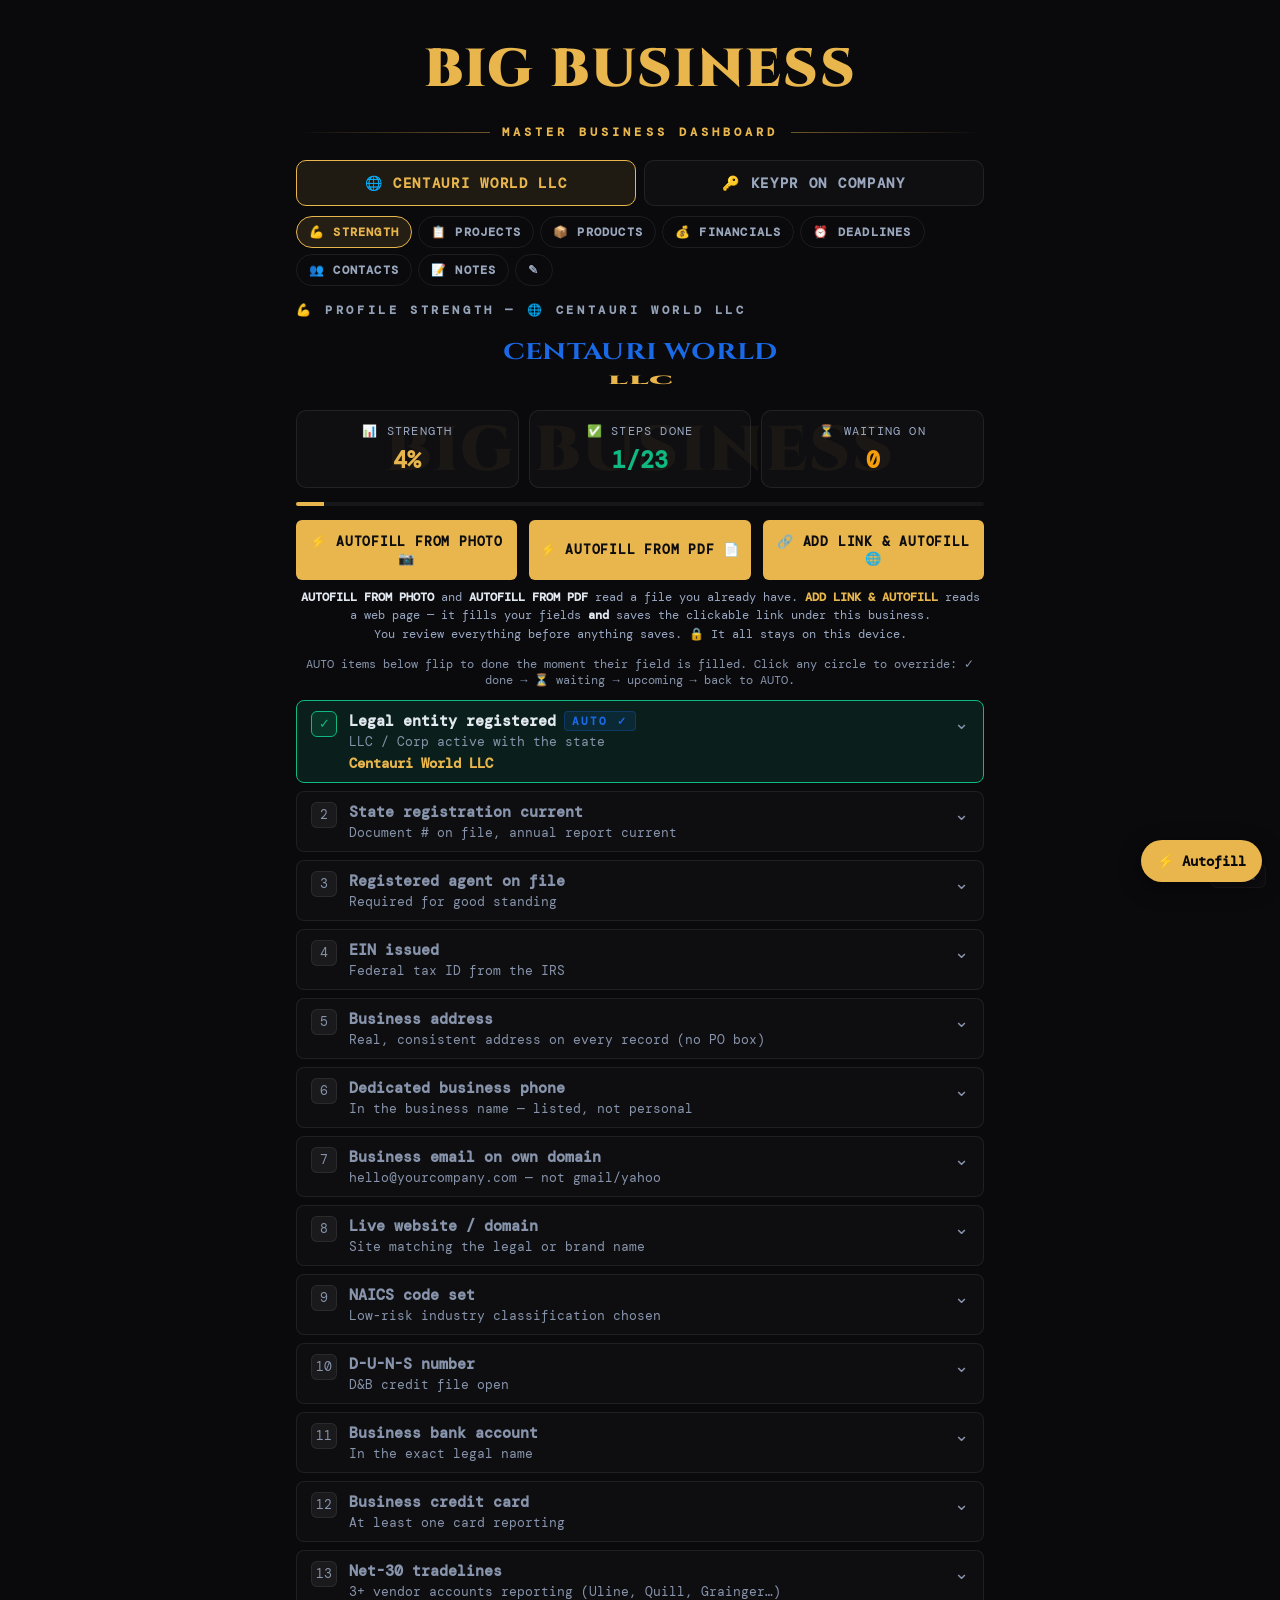
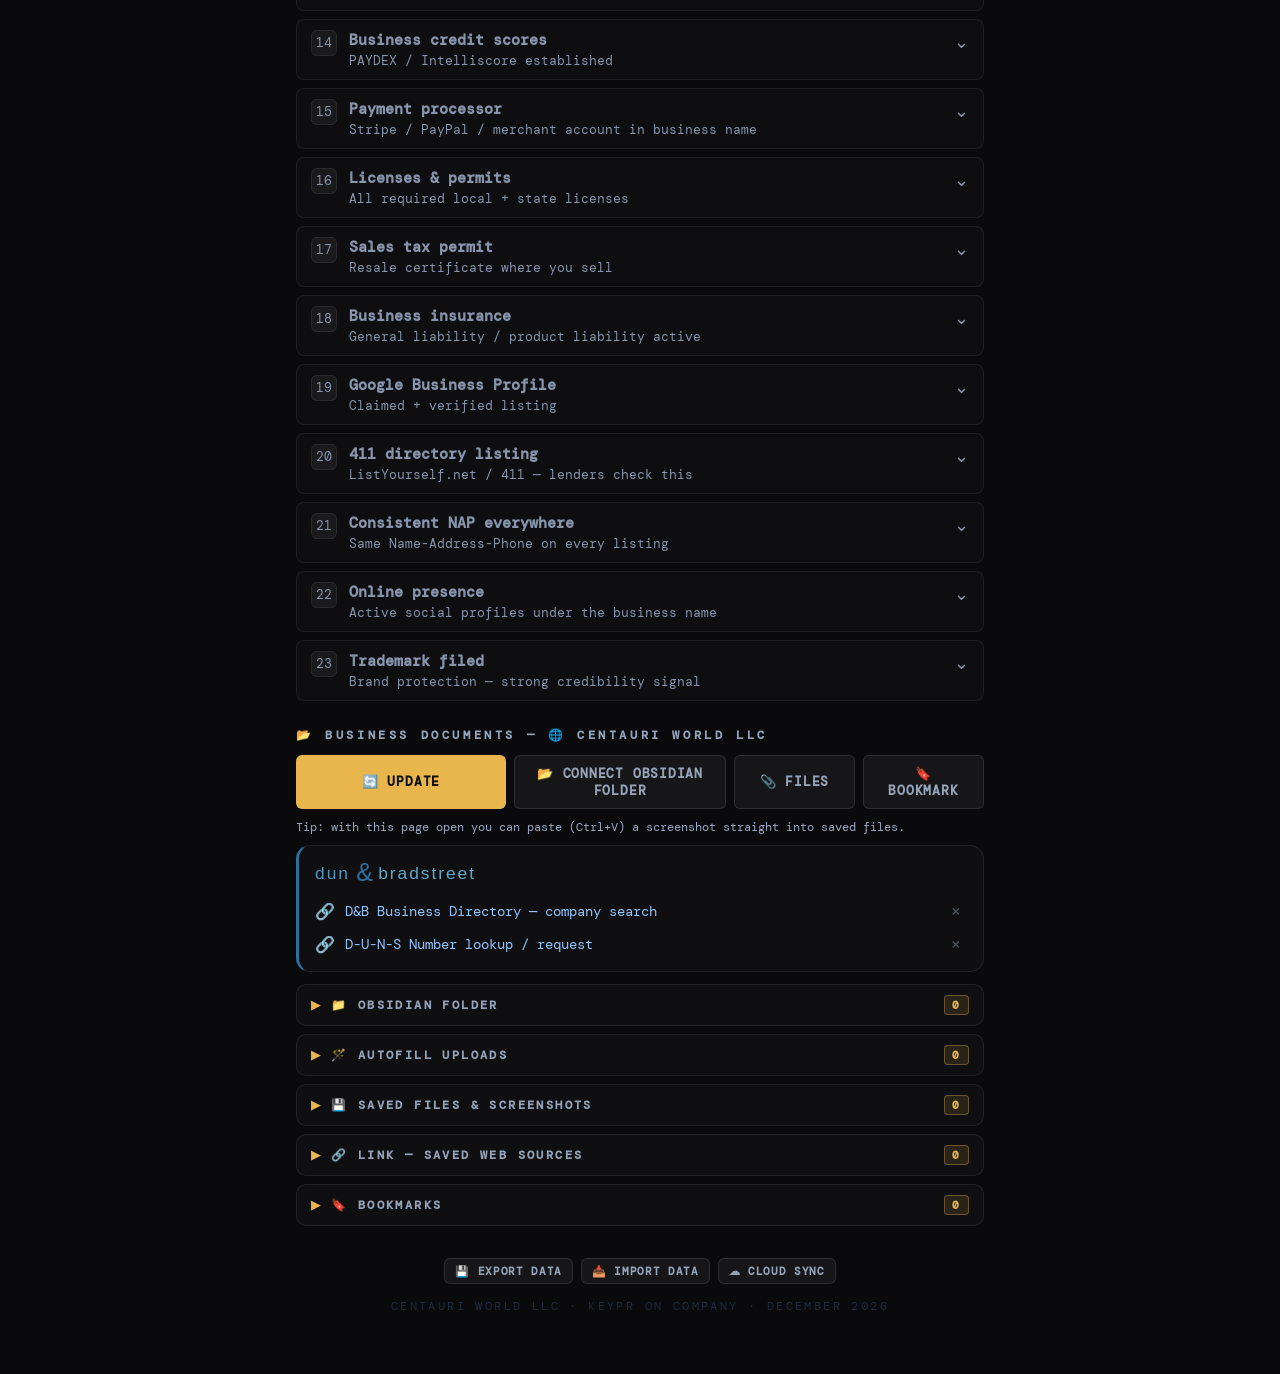
==== index.html @ 8dc06c70 "Add website link autofill and saved sources" ====
<!DOCTYPE html>
<html lang="en">
<head>
<meta charset="UTF-8">
<meta name="viewport" content="width=device-width, initial-scale=1.0">
<title>Big Business · Dashboard</title>
<link rel="manifest" href="manifest.json">
<meta name="theme-color" content="#0a0a0d">
<link rel="apple-touch-icon" href="apple-touch-icon.png">
<meta name="apple-mobile-web-app-capable" content="yes">
<meta name="mobile-web-app-capable" content="yes">
<meta name="apple-mobile-web-app-status-bar-style" content="black-translucent">
<meta name="apple-mobile-web-app-title" content="Big Business">
<style>
@import url('https://fonts.googleapis.com/css2?family=Cinzel:wght@700;900&family=DM+Mono:wght@300;400;500&family=Syne:wght@700;800&display=swap');
* { box-sizing: border-box; margin: 0; padding: 0; }
:root {
  --bg: #0a0a0d;
  --panel: rgba(255,255,255,0.025);
  --border: rgba(255,255,255,0.08);
  --gold: #E8B64C;
  --gold-dim: rgba(232,182,76,0.12);
  --text: #e2e8f0;
  --muted: #9aa7bd;
  --faint: #9aa8c2;
  --green: #10b981;
  --amber: #f59e0b;
  --blue: #3b82f6;
  --purple: #8b5cf6;
  --cyan: #1fd3ee;
  --accent: #E8B64C;          /* switches per business in render() */
  --accent-dim: rgba(232,182,76,0.12);
  --accent-brd: rgba(232,182,76,0.35);
}
body {
  background: var(--bg);
  color: var(--text);
  font-family: 'DM Mono', monospace;
  min-height: 100vh;
}
h1,h2,h3,.syne { font-family: 'Syne', sans-serif; }
button, input, select, textarea { font-family: inherit; }
input, select, textarea {
  width: 100%; background: rgba(255,255,255,0.04);
  border: 1px solid rgba(255,255,255,0.1); border-radius: 6px;
  padding: 9px 12px; color: var(--text); font-size: 15px; outline: none;
}
input:focus, select:focus, textarea:focus { border-color: var(--accent); }
::placeholder { color: #8794ab; }
.btn {
  border: none; border-radius: 6px; padding: 9px 14px; font-size: 13px;
  font-weight: 800; cursor: pointer; letter-spacing: 0.06em;
  font-family: 'DM Mono', monospace;
}
.btn-red { background: var(--accent); color: #0d0d10; }
.btn-ghost { background: rgba(255,255,255,0.05); color: #94a3b8; border: 1px solid rgba(255,255,255,0.1); }
.btn-dashed {
  background: rgba(255,255,255,0.02); border: 1px dashed rgba(255,255,255,0.14);
  color: var(--muted); width: 100%; padding: 10px; border-radius: 8px;
  cursor: pointer; font-size: 13px; letter-spacing: 0.08em;
}
.btn-dashed:hover { border-color: var(--accent); color: var(--accent); }
.autofill-actions {
  display: grid; grid-template-columns: repeat(3, minmax(0, 1fr));
  gap: 12px; margin-bottom: 8px;
}
.autofill-actions .btn { min-height: 60px; padding: 10px 8px; }
@media (max-width: 620px) {
  .autofill-actions { grid-template-columns: 1fr; gap: 8px; }
  .autofill-actions .btn { min-height: 48px; }
}
.card {
  background: var(--panel); border: 1px solid var(--border);
  border-radius: 14px; overflow: hidden;
}
.chip {
  font-size: 11px; letter-spacing: 0.18em; padding: 2px 7px; border-radius: 4px;
  display: inline-block; font-weight: 700;
}
.section-title { font-size: 12px; letter-spacing: 0.3em; color: #94a3b8; font-weight: 700; margin: 4px 0 12px; }
.del-x {
  background: transparent; border: none; color: #8794ab; font-size: 16px;
  cursor: pointer; padding: 2px 6px; opacity: 0.55;
}
.del-x:hover { color: #ef4444; opacity: 1; }
.empty {
  padding: 30px 16px; text-align: center; color: var(--muted); font-size: 14px;
  border: 1px dashed rgba(255,255,255,0.1); border-radius: 12px;
}
@keyframes spin { from{transform:rotate(0)} to{transform:rotate(360deg)} }
@keyframes fadeout { to { opacity: 0; visibility: hidden; } }
@keyframes pulse { 0%,100%{opacity:1} 50%{opacity:.45} }

/* ===== Splash ===== */
#splash {
  position: fixed; inset: 0; background: #050506; z-index: 999;
  display: flex; align-items: center; justify-content: center;
  animation: fadeout 0.7s ease 1.5s forwards;
}
#splash .logo-wrap { width: min(560px, 86vw); }

/* ===== Watermark ===== */
#watermark {
  position: fixed; inset: 0; display: flex; align-items: center; justify-content: center;
  pointer-events: none; z-index: 0; opacity: 0.05;
}
#watermark .logo-wrap { width: min(520px, 85vw); }

/* ===== Layout ===== */
#shell { position: relative; z-index: 1; max-width: 720px; margin: 0 auto; padding: 26px 16px 60px; }
header.app { display: flex; flex-direction: column; gap: 12px; margin-bottom: 20px; }
header.app .logo-wrap { width: min(440px, 86vw); margin: 0 auto; cursor: pointer; }
.biz-tabs { display: grid; grid-template-columns: 1fr 1fr; gap: 8px; margin-bottom: 10px; }
.biz-tab {
  padding: 13px 10px; border-radius: 10px; cursor: pointer; text-align: center;
  border: 1px solid var(--border); background: var(--panel);
  font-size: 14px; letter-spacing: 0.12em; color: var(--muted); font-weight: 800;
  transition: all .2s;
}
.biz-tab.active { color: #fff; }
.sub-tabs { display: flex; gap: 6px; flex-wrap: wrap; margin-bottom: 16px; }
.sub-tab {
  padding: 7px 12px; border-radius: 999px; cursor: pointer; font-size: 12px;
  letter-spacing: 0.1em; border: 1px solid var(--border);
  background: transparent; color: var(--muted); font-weight: 700;
}
.sub-tab.active { border-color: var(--accent); color: var(--accent); background: var(--accent-dim); }
.stats { display: grid; grid-template-columns: repeat(3,1fr); gap: 10px; margin-bottom: 14px; }
.stat {
  background: var(--panel); border: 1px solid var(--border); border-radius: 10px;
  padding: 12px 10px; text-align: center;
}
.stat .lbl { font-size: 12px; color: var(--faint); letter-spacing: 0.1em; margin-bottom: 6px; }
.stat .val { font-family: 'DM Mono', monospace; font-size: 23px; font-weight: 800; }
.row { display: flex; gap: 8px; }
.col { display: flex; flex-direction: column; gap: 8px; }
.form-panel {
  background: var(--accent-dim); border: 1px solid var(--accent-brd);
  border-radius: 12px; padding: 16px; display: flex; flex-direction: column; gap: 9px;
  margin-bottom: 12px;
}
.grid2 { display: grid; grid-template-columns: 1fr 1fr; gap: 9px; }
#bgCorner { position: fixed; right: 14px; bottom: 12px; z-index: 50; display: flex; gap: 6px; opacity: 0.4; transition: opacity .2s; }
#bgCorner:hover { opacity: 1; }
</style>
<!-- Precise document autofill engine. Plain classic scripts: no build step,
     no modules, so this works from GitHub Pages and from file:// alike. -->
<script src="js/doc/util.js"></script>
<script src="js/doc/validators.js"></script>
<script src="js/doc/business-matcher.js"></script>
<script src="js/doc/classifier.js"></script>
<script src="js/doc/extractors.js"></script>
<script src="js/doc/mapping.js"></script>
<script src="js/doc/image.js"></script>
<script src="js/doc/pdf.js"></script>
<script src="js/doc/ocr.js"></script>
<script src="js/doc/store.js"></script>
<script src="js/doc/pipeline.js"></script>
<script src="js/doc/transaction.js"></script>
<script src="js/doc/review-ui.js"></script>
<!-- Autofill from Link: website ingestion. Separate from the Apify contact
     scraper at the foot of this file — no shared code, no shared token. -->
<script src="js/doc/link-url.js"></script>
<script src="js/doc/link-html.js"></script>
<script src="js/doc/link-fetch.js"></script>
<script src="js/doc/link-classifier.js"></script>
<script src="js/doc/link-extractors.js"></script>
<script src="js/doc/link-store.js"></script>
<script src="js/doc/link-pipeline.js"></script>
<script src="js/doc/link-review.js"></script>
</head>
<body>

<div id="splash"><div class="logo-wrap"></div></div>
<div id="watermark"><div class="logo-wrap"></div></div>
<div id="shell">
  <header class="app">
    <div class="logo-wrap" id="headerLogo" title="Click to upload your logo PNG"></div>
    <div style="display:flex;align-items:center;gap:12px;">
      <div style="height:1px;flex:1;background:linear-gradient(90deg,transparent,rgba(232,182,76,0.45))"></div>
      <div style="font-size:12px;letter-spacing:0.34em;color:var(--gold);font-weight:800;">MASTER BUSINESS DASHBOARD</div>
      <div style="height:1px;flex:1;background:linear-gradient(90deg,rgba(232,182,76,0.45),transparent)"></div>
    </div>
  </header>
  <input type="file" id="logoFile" accept="image/*" style="display:none">
  <input type="file" id="catFile" accept=".json,application/json" style="display:none">
  <input type="file" id="docFile" multiple style="display:none">
  <input type="file" id="afImg" accept="image/*" style="display:none">
  <input type="file" id="afPdf" accept="application/pdf,.pdf" style="display:none">
  <input type="file" id="skFile" multiple style="display:none">
  <div class="biz-tabs" id="bizTabs"></div>
  <div class="sub-tabs" id="subTabs"></div>
  <div id="content"></div>
  <div style="margin-top:32px;display:flex;justify-content:center;gap:8px">
    <button class="btn btn-ghost" style="font-size:11px;padding:5px 10px" onclick="exportData()">💾 EXPORT DATA</button>
    <button class="btn btn-ghost" style="font-size:11px;padding:5px 10px" onclick="document.getElementById('dataFile').click()">📥 IMPORT DATA</button>
    <button class="btn btn-ghost" style="font-size:11px;padding:5px 10px" onclick="ui.showCloud=!ui.showCloud;render()">☁ CLOUD SYNC</button>
  </div>
  <div id="cloudPanel" style="max-width:600px;margin:10px auto 0"></div>
  <input type="file" id="dataFile" accept=".json,application/json" style="display:none">
  <input type="file" id="bgFile" accept="image/*" style="display:none">
  <div style="margin-top:14px;text-align:center;font-size:12px;letter-spacing:0.2em;color:#1e293b;" id="footer"></div>
</div>
<div id="bgCorner"></div>

<script>
// ==================================================
// BIG BUSINESS — dual business dashboard
// Centauri World LLC + Keypr On Company
// All data lives in localStorage on this machine.
// ==================================================
const LS_KEY = "bigboss_dashboard_v1";
const esc = s => String(s ?? "").replace(/[&<>"']/g, c => ({'&':'&amp;','<':'&lt;','>':'&gt;','"':'&quot;',"'":'&#39;'}[c]));

// ---------- Default logo (SVG recreation of "BIG BUSINESS" gold wordmark) ----------
let _logoN = 0;
function logoSVG() {
  return `
  <svg viewBox="0 0 970 190" xmlns="http://www.w3.org/2000/svg" style="width:100%;display:block">
    <text x="485" y="132" text-anchor="middle"
      font-family="Cinzel, 'Times New Roman', Georgia, serif" font-weight="900"
      font-size="118" letter-spacing="4"
      fill="#E8B64C">BIG BUSINESS</text>
  </svg>`;
}
function logoHTML() {
  const s = state();
  if (s && s.logo) return `<img src="${s.logo}" style="width:100%;display:block" alt="The Big Boss logo">`;
  return logoSVG();
}

// ---------- Businesses ----------
const BIZ = {
  centauri: { name: "🌐 CENTAURI WORLD LLC", short: "Centauri", accent: "#E8B64C" },
  keypr:    { name: "🔑 KEYPR ON COMPANY",  short: "Keypr",    accent: "#1fd3ee" },
};
const TABS = [
  ["strength","💪 STRENGTH"],["projects","📋 PROJECTS"],["catalog","📦 PRODUCTS"],["financials","💰 FINANCIALS"],
  ["deadlines","⏰ DEADLINES"],["contacts","👥 CONTACTS"],["notes","📝 NOTES"],
];

// ---------- Keypr On wordmark (logo colors: neon cyan + red) ----------
function keyprLogoSVG() {
  return `
  <svg viewBox="0 0 460 68" xmlns="http://www.w3.org/2000/svg" style="width:100%;display:block" aria-label="Keypr On co.">
    <text x="230" y="48" text-anchor="middle" font-family="Cinzel, 'Times New Roman', Georgia, serif" font-weight="700" font-size="38"
      textLength="420" lengthAdjust="spacingAndGlyphs"><tspan fill="#25d7f2">KEYPR ON </tspan><tspan fill="#ff8c2e">co.</tspan></text>
  </svg>`;
}

const STATUS_META = {
  "in-progress": { label: "IN PROGRESS", priority: "🔴 HIGH",  accent: "#3b82f6" },
  "issue":       { label: "NEEDS ACTION", priority: "🟡 MEDIUM", accent: "#f59e0b" },
  "nearly-done": { label: "NEARLY DONE", priority: "🟢 LOW",   accent: "#10b981" },
  "new":         { label: "NEW PROJECT", priority: "⚪ TBD",    accent: "#8b5cf6" },
};
const STEP_COLORS = {
  done:    { bg: "rgba(16,185,129,0.12)", border: "#10b981", text: "#10b981" },
  waiting: { bg: "rgba(245,158,11,0.12)", border: "#f59e0b", text: "#f59e0b" },
  upcoming:{ bg: "rgba(255,255,255,0.02)", border: "rgba(255,255,255,0.07)", text: "#8794ab" },
};

// ---------- Default data ----------
function defaultState() {
  return {
    logo: null,
    bg: null, // custom watermark background image (data URI)
    activeBiz: "centauri",
    activeTab: "projects",
    openProject: "amazon",
    projects: [
      { id:"amazon", biz:"keypr", brand:"KEYPRONYX", title:"Amazon Compliance",
        subtitle:"CR2032 Coin Cell Battery · Reese's Law", status:"in-progress",
        steps:[
          {id:1,status:"done",label:"Lab Identified",detail:"Intertek — Hillside, IL",sub:"Reese's Law accredited · 1-800-967-5352"},
          {id:2,status:"done",label:"Contact Made",detail:"Info left with receptionist",sub:"Friday, April 24, 2026"},
          {id:3,status:"waiting",label:"Awaiting Callback",detail:"Intertek engineer to call back",sub:"Expected by end of day Tuesday, April 29"},
          {id:4,status:"upcoming",label:"Consultation Call",detail:"Get sample count, quote & schedule",sub:"Ask: How many samples for 16 CFR 1700?"},
          {id:5,status:"upcoming",label:"Order Packaging Samples",detail:"Order exact qty confirmed by lab",sub:"Don't order until lab confirms count"},
          {id:6,status:"upcoming",label:"Drop Off Samples",detail:"Drive to Hillside, IL",sub:"Mon–Fri 8AM–5PM"},
          {id:7,status:"upcoming",label:"Receive Test Report",detail:"16 CFR 1700 certification issued",sub:"2–4 weeks after drop-off"},
          {id:8,status:"upcoming",label:"Submit GCC to Amazon",detail:"GCC + lab report → Amazon",sub:"Listing reinstated after review"},
        ]},
      { id:"walmart-uni2", biz:"centauri", brand:"WALMART", title:"SKU UNI2 · POSCA Monotone",
        subtitle:"Uni POSCA PC-5M 8-Count Monotone · ID: 3406107934", status:"issue",
        steps:[
          {id:1,status:"done",label:"Product Listed",detail:"Listed at $18.88",sub:"Net profit $11.53/unit · 61.1% margin"},
          {id:2,status:"done",label:"Buy Box Tracked",detail:"Competitor: uni-ball Corp (1P) at $19.97",sub:"~71 units/mo demand"},
          {id:3,status:"waiting",label:"Listing Quality Score",detail:"Current score: 61% — needs improvement",sub:"Improve title, images, content"},
          {id:4,status:"upcoming",label:"Confirm Units On Hand",detail:"Verify inventory count in Seller Center",sub:"Update stock levels"},
          {id:5,status:"upcoming",label:"Resolve Processing Issues",detail:"Check for stuck Processing status",sub:"Add price/inventory or retire & relist"},
          {id:6,status:"upcoming",label:"Optimize Listing",detail:"Push Quality Score above 80%",sub:"Title, bullets, images, attributes"},
        ]},
      { id:"walmart-uni5", biz:"centauri", brand:"WALMART", title:"SKU UNI5 · POSCA Assorted",
        subtitle:"Uni POSCA PC-5M 8-Count Assorted · ID: 591166907", status:"issue",
        steps:[
          {id:1,status:"done",label:"Product Listed",detail:"Listed at $19.88",sub:"~457 units/mo demand · 4.7★ (1,715 reviews)"},
          {id:2,status:"done",label:"Competition Mapped",detail:"Walmart 1P at $19.97 · Lowest 3P: $16.97",sub:"Ocean State Office Supply undercutting"},
          {id:3,status:"waiting",label:"Units On Hand = 0",detail:"Currently OUT OF STOCK",sub:"Restock needed immediately — high demand SKU"},
          {id:4,status:"upcoming",label:"Resolve Processing Status",detail:"Listing may be stuck in Processing",sub:"Add inventory + price to activate"},
          {id:5,status:"upcoming",label:"Reprice Strategically",detail:"Compete vs $16.97 floor",sub:"Stay above cost while undercutting 1P"},
          {id:6,status:"upcoming",label:"Optimize Listing Quality",detail:"Current score: 62%",sub:"Push above 80% for Buy Box advantage"},
        ]},
      { id:"centauri-brand", biz:"centauri", brand:"BRAND", title:"Centauri World Brand Identity",
        subtitle:"Logo · Typography · Color System · Assets", status:"nearly-done",
        steps:[
          {id:1,status:"done",label:"Brand Direction Set",detail:"Custom dot-sphere globe logo chosen",sub:"Rejected: Crux, Meridian, Binary Orbit concepts"},
          {id:2,status:"done",label:"Color Palette Finalized",detail:"Deep Space · Electric Blue · Stellar Silver · Centauri Gold",sub:"#070B16 · #1A6AE8 · #8A9AB5 · #E8B64C"},
          {id:3,status:"done",label:"Typography System",detail:"Outfit Bold (CENTAURI) + Outfit Light (WORLD)",sub:"Body: DM Sans"},
          {id:4,status:"done",label:"14 SVG Files Produced",detail:"Primary, monochrome, icon, stacked, wordmark",sub:"Full production-ready asset suite"},
          {id:5,status:"upcoming",label:"Apply to Walmart Listings",detail:"Use brand assets in product imagery",sub:"Seller Center listing images & storefront"},
          {id:6,status:"upcoming",label:"Apply to Amazon Listings",detail:"Brand registry + A+ content",sub:"Once compliance is resolved"},
        ]},
    ],
    financials: {
      centauri: [
        {id:"f1", label:"UNI2 net profit / unit", value:"$11.53", note:"61.1% margin at $18.88"},
        {id:"f2", label:"UNI5 demand", value:"~457 units/mo", note:"Currently out of stock"},
        {id:"f3", label:"UNI2 demand", value:"~71 units/mo", note:"Buy Box vs uni-ball 1P $19.97"},
      ],
      keypr: [
        {id:"f4", label:"Amazon listing status", value:"Suspended", note:"Pending Reese's Law compliance"},
      ],
    },
    profiles: {
      centauri: {
        legal: "Centauri World LLC", brands: "Centauri World",
        marketplaces: "Walmart Marketplace (Seller Center)",
        ids: "UNI2: 3406107934 · UNI5: 591166907",
        colors: "#070B16 Deep Space · #1A6AE8 Electric Blue · #8A9AB5 Stellar Silver · #E8B64C Centauri Gold",
        notes: "Typography: Outfit Bold/Light + DM Sans. 14 production SVG assets ready.",
      },
      keypr: {
        legal: "Keypr On Company", brands: "KEYPRONYX",
        marketplaces: "Amazon Seller Central",
        ids: "CR2032 coin cell product line",
        colors: "",
        notes: "Compliance path: 16 CFR 1700 via Intertek (Hillside, IL) → GCC → Amazon reinstatement.",
      },
    },
    deadlines: [
      {id:"d1", biz:"keypr", title:"Intertek engineer callback", date:"2026-04-29", note:"Follow up if no call by EOD", done:true},
    ],
    contacts: [
      {id:"c1", biz:"keypr", name:"Intertek — Hillside, IL", role:"Compliance Lab", phone:"1-800-967-5352", email:"", notes:"Reese's Law accredited. Spoke to receptionist 4/24."},
    ],
    links: [],
    notes: [],
    catalog: { centauri: [], keypr: [] },
    catalogMeta: {
      centauri: { lastSync: null, source: "", srcUrl: "" },
      keypr:    { lastSync: null, source: "", srcUrl: "" },
    },
    docs: null, // filled by migrate()
  };
}
function defaultDnb() {
  return [
    { id: uid("dnb"), label: "D&B Business Directory — company search", url: "https://www.dnb.com/business-directory.html" },
    { id: uid("dnb"), label: "D-U-N-S Number lookup / request", url: "https://www.dnb.com/duns-number/lookup.html" },
  ];
}

// ---------- State ----------
let _state = null;
function state() { return _state; }
function load() {
  try {
    const raw = localStorage.getItem(LS_KEY);
    if (raw) { _state = JSON.parse(raw); migrate(); return; }
  } catch(e) {}
  _state = defaultState();
  migrate();
}
function migrate() { // add keys introduced after first release
  _state.catalog ||= { centauri: [], keypr: [] };
  _state.catalogMeta ||= {};
  _state.docs ||= {};
  _state.bp ||= {};
  _state.fin ||= {};
  _state.strength ||= {};
  _state.strengthData ||= {};
  _state.strengthFiles ||= {};
  _state.tabNames ||= {};
  _state.bizNames ||= {};
  for (const b of ["centauri","keypr"]) {
    _state.fin[b] ||= {};
    _state.strength[b] ||= {};
    _state.strengthData[b] ||= {};
    _state.strengthFiles[b] ||= {};
    _state.catalog[b] ||= [];
    _state.catalogMeta[b] ||= { lastSync: null, source: "", srcUrl: "" };
    _state.docs[b] ||= { files: [], links: [], dnb: defaultDnb(), scan: { files: [], lastScan: null, folderName: "" } };
    _state.bp[b] ||= {};
    _state.docs[b].web ||= [];
    _state.docaiHistory ||= {};
    _state.docaiHistory[b] ||= {};
    const old = _state.profiles && _state.profiles[b];
    if (old) { // carry legacy profile values into the structured profile
      const m = _state.bp[b];
      m.legalName ||= old.legal || ""; m.brands ||= old.brands || "";
      m.colors ||= old.colors || ""; m.notes ||= old.notes || "";
      m.marketplaces ||= old.marketplaces || ""; m.keyIds ||= old.ids || "";
    }
  }
}
function save() { try { localStorage.setItem(LS_KEY, JSON.stringify(_state)); } catch(e) { console.error(e); } scheduleCloudWrite(); }

// ===== CLOUD SYNC (Firebase — same pattern as the WFS tracker) =====
const CLOUD_CFG_KEY = "bigboss_cloud_cfg", CLOUD_CODE_KEY = "bigboss_cloud_code";
const CLIENT_ID = (()=>{ let c=localStorage.getItem("bigboss_client_id"); if(!c){ c=Date.now().toString(36)+Math.random().toString(36).slice(2,8); try{localStorage.setItem("bigboss_client_id",c);}catch(e){} } return c; })();
const FB_APP = "https://www.gstatic.com/firebasejs/10.12.0/firebase-app-compat.js";
const FB_AUTH = "https://www.gstatic.com/firebasejs/10.12.0/firebase-auth-compat.js";
const FB_DB = "https://www.gstatic.com/firebasejs/10.12.0/firebase-database-compat.js";
let cloudDoc = null, cloudWriteTimer = null, cloudApplying = false;
async function cloudConnect(cfg, code){
  await loadScript(FB_APP); await loadScript(FB_AUTH); await loadScript(FB_DB);
  if (!firebase.apps || !firebase.apps.length) firebase.initializeApp(cfg);
  try { await firebase.auth().signInAnonymously(); } catch(e) { /* ok if rules are open */ }
  cloudDoc = firebase.database().ref("trackers/bigboss-" + code);
  cloudDoc.on("value", snap => {
    const v = snap.val();
    if (!v || !v.state || v.origin === CLIENT_ID) return;
    try {
      cloudApplying = true;
      const keepBiz = _state.activeBiz, keepTab = _state.activeTab;
      _state = JSON.parse(v.state);
      _state.activeBiz = keepBiz; _state.activeTab = keepTab; // don't yank this device's view around
      migrate();
      try { localStorage.setItem(LS_KEY, JSON.stringify(_state)); } catch(e) {}
      render();
    } catch(e) { console.error(e); }
    finally { cloudApplying = false; }
  }, err => { ui.cloudMsg = "Cloud read error: " + err.message; render(); });
  try { localStorage.setItem(CLOUD_CFG_KEY, JSON.stringify(cfg)); localStorage.setItem(CLOUD_CODE_KEY, code); } catch(e) {}
}
function scheduleCloudWrite(){
  if (!cloudDoc || cloudApplying) return;
  clearTimeout(cloudWriteTimer);
  cloudWriteTimer = setTimeout(()=>{
    cloudDoc.set({ state: JSON.stringify(_state), updatedAt: Date.now(), origin: CLIENT_ID })
      .catch(e=>{ ui.cloudMsg = "Cloud write failed: " + e.message; });
  }, 1200);
}
function parseCfg(txt){
  try { return JSON.parse(txt); } catch(e) {}
  try { return (new Function("return ("+txt+")"))(); } catch(e) { return null; }
}
async function connectCloudClick(){
  const cfg = parseCfg(document.getElementById("cl-cfg").value.trim());
  const code = document.getElementById("cl-code").value.trim();
  if (!cfg || !cfg.projectId){ ui.cloudMsg = "That config doesn't look right — paste the whole firebaseConfig object (must include projectId)."; render(); return; }
  if (!cfg.databaseURL){ ui.cloudMsg = "Config is missing databaseURL — create the Realtime Database first, then re-copy the config."; render(); return; }
  if (!code){ ui.cloudMsg = "Pick a sync code — it's the shared secret every device enters."; render(); return; }
  ui.cloudMsg = "Connecting…"; render();
  try { await cloudConnect(cfg, code); ui.cloudMsg = "✓ Connected — this device now syncs live."; scheduleCloudWrite(); }
  catch(e){ ui.cloudMsg = "Couldn't connect: " + e.message; }
  render();
}
function disconnectCloud(){
  if (cloudDoc) cloudDoc.off();
  cloudDoc = null;
  try { localStorage.removeItem(CLOUD_CFG_KEY); localStorage.removeItem(CLOUD_CODE_KEY); } catch(e) {}
  ui.cloudMsg = "Disconnected — this device is local-only again."; render();
}
function renderCloud(){
  const el = document.getElementById("cloudPanel");
  if (!el) return;
  if (!ui.showCloud){
    el.innerHTML = cloudDoc ? `<div style="text-align:center;font-size:12px;color:var(--green);letter-spacing:0.1em">☁ CLOUD SYNC ON</div>` : "";
    return;
  }
  el.innerHTML = `<div class="form-panel">
    <div style="font-size:12px;letter-spacing:0.2em;color:var(--accent);font-weight:700">☁ CLOUD SYNC — SAME CONFIG + SAME CODE ON EVERY DEVICE</div>
    <div style="font-size:12px;color:#9aa8c2">Uses your own free Firebase project — the exact same setup as your WFS tracker. Paste the firebaseConfig object and pick a private sync code. Enter the same two things on your phone and every rename, file, and field stays in sync.</div>
    <textarea id="cl-cfg" rows="4" placeholder='{ "apiKey": "…", "databaseURL": "…", "projectId": "…" }'>${esc(localStorage.getItem(CLOUD_CFG_KEY)||"")}</textarea>
    <input id="cl-code" placeholder="Sync code (shared secret)" value="${esc(localStorage.getItem(CLOUD_CODE_KEY)||"")}">
    <div class="row">
      <button class="btn btn-red" style="flex:1" onclick="connectCloudClick()">☁ CONNECT</button>
      <button class="btn btn-ghost" onclick="disconnectCloud()">DISCONNECT</button>
      <button class="btn btn-ghost" onclick="ui.showCloud=false;render()">CLOSE</button>
    </div>
    ${ui.cloudMsg?`<div style="font-size:13px;color:var(--accent)">${esc(ui.cloudMsg)}</div>`:""}
  </div>`;
}
function commit() { save(); render(); }
const uid = p => p + "-" + Date.now() + "-" + Math.floor(Math.random()*1000);

// UI-only flags (not persisted)
let ui = { showNewProject:false, addStepFor:null, showForm:{}, contactTab:"list", editProd:null, catStatus:"", docOpen:{}, strengthOpen:{}, renameMode:false };

// ---------- Renderers ----------
function render() {
  // per-business accent: gold for Centauri, neon cyan for Keypr On
  const a = BIZ[_state.activeBiz].accent;
  const rt = document.documentElement.style;
  rt.setProperty("--accent", a);
  rt.setProperty("--accent-dim", a + "1f");
  rt.setProperty("--accent-brd", a + "59");
  renderLogos(); renderBizTabs(); renderSubTabs();
  const s = _state;
  const el = document.getElementById("content");
  const fn = { projects: rProjects, catalog: rCatalog, financials: rFinancials, deadlines: rDeadlines,
               contacts: rContacts, notes: rNotes, strength: rStrength }[s.activeTab] || rStrength;
  el.innerHTML = fn(s.activeBiz);
  renderCloud();
  document.getElementById("footer").textContent =
    "CENTAURI WORLD LLC · KEYPR ON COMPANY · " +
    new Date().toLocaleDateString("en-US",{month:"long",year:"numeric"}).toUpperCase();
}
function renderLogos() {
  document.querySelectorAll("header .logo-wrap, #splash .logo-wrap").forEach(w => w.innerHTML = logoHTML());
  // watermark: custom photo background if set, otherwise the BIG BUSINESS wordmark
  const wm = document.getElementById("watermark");
  if (_state.bg) {
    wm.style.opacity = "0.16";
    wm.innerHTML = `<img src="${_state.bg}" style="width:100%;height:100%;object-fit:cover" alt="">`;
  } else {
    wm.style.opacity = "0.05";
    wm.innerHTML = `<div class="logo-wrap" style="width:min(520px,85vw)">${logoHTML()}</div>`;
  }
  document.getElementById("bgCorner").innerHTML = _state.bg
    ? `<button class="btn btn-ghost" style="font-size:11px;padding:4px 9px" title="Change background image" onclick="document.getElementById('bgFile').click()">⛰</button>
       <button class="btn btn-ghost" style="font-size:11px;padding:4px 9px" title="Remove background image" onclick="clearBg()">✕</button>`
    : `<button class="btn btn-ghost" style="font-size:11px;padding:4px 9px" title="Set background image" onclick="document.getElementById('bgFile').click()">⛰ BG</button>`;
}
function clearBg(){ _state.bg = null; commit(); }
function tabLabel(id, fallback){ return _state.tabNames[id] || fallback; }
function bizLabel(id){ return _state.bizNames[id] || BIZ[id].name; }
function renameTab(id){
  const cur = tabLabel(id, TABS.find(([t])=>t===id)[1]);
  const n = prompt("Rename tab — emoji + name (leave empty to reset):", cur);
  if (n===null) return;
  if (n.trim()) _state.tabNames[id]=n.trim(); else delete _state.tabNames[id];
  commit();
}
function renameBiz(id){
  const n = prompt("Rename business tab — emoji + name (leave empty to reset):", bizLabel(id));
  if (n===null) return;
  if (n.trim()) _state.bizNames[id]=n.trim(); else delete _state.bizNames[id];
  commit();
}
function renderBizTabs() {
  const s = _state;
  document.getElementById("bizTabs").innerHTML = Object.entries(BIZ).map(([id,b]) => {
    const active = s.activeBiz === id;
    const dash = ui.renameMode ? "border-style:dashed;" : "";
    return `<div class="biz-tab ${active?'active':''}" onclick="${ui.renameMode?`renameBiz('${id}')`:`setBiz('${id}')`}"
      style="display:flex;align-items:center;justify-content:center;${dash}${active?`border-color:${b.accent};background:${b.accent}18;color:${b.accent};`:''}"><span>${esc(bizLabel(id))}</span></div>`;
  }).join("");
}
function renderSubTabs() {
  const s = _state;
  document.getElementById("subTabs").innerHTML = TABS.map(([id,label]) => {
    const dash = ui.renameMode ? "border-style:dashed;" : "";
    const gold = id==="strength"
      ? `style="${dash}border-color:var(--gold);color:var(--gold);${s.activeTab===id?'background:var(--gold-dim);font-weight:700;':''}"`
      : (dash?`style="${dash}"`:"");
    return `<button class="sub-tab ${s.activeTab===id?'active':''}" ${gold} onclick="${ui.renameMode?`renameTab('${id}')`:`setTab('${id}')`}">${esc(tabLabel(id,label))}</button>`;
  }).join("") + `<button class="sub-tab" title="${ui.renameMode?'Done renaming':'Rename tabs — then click any tab to rename it'}"
    style="${ui.renameMode?'border-color:var(--green);color:var(--green);background:rgba(16,185,129,0.12);':''}"
    onclick="ui.renameMode=!ui.renameMode;render()">${ui.renameMode?'✅ DONE':'✎'}</button>`;
}
function setBiz(id){ _state.activeBiz = id; _state.activeTab = "strength"; ui.showForm = {}; ui.showNewProject=false; ui.addStepFor=null; ui.editGroup=null; ui.afResults=null; ui.afStatus=null; ui.afReview=false;
  if (window.DOCAI && DOCAI.reviewUI) DOCAI.reviewUI.close();
  commit(); }
function setTab(id){ _state.activeTab = id; ui.showForm = {}; ui.showNewProject=false; ui.addStepFor=null; ui.editGroup=null; ui.afResults=null; ui.afStatus=null; ui.afReview=false;
  if (window.DOCAI && DOCAI.reviewUI) DOCAI.reviewUI.close();
  commit(); }

// ========== PROJECTS ==========
function projStats(biz) {
  const ps = _state.projects.filter(p=>p.biz===biz);
  const steps = ps.flatMap(p=>p.steps);
  const done = steps.filter(x=>x.status==="done").length;
  const waiting = steps.filter(x=>x.status==="waiting").length;
  return { pct: steps.length?Math.round(done/steps.length*100):0, done, total: steps.length, waiting };
}
function ring(pct,color,size=48){
  const r=(size-6)/2, c=2*Math.PI*r, o=c-(pct/100)*c;
  return `<svg width="${size}" height="${size}" style="transform:rotate(-90deg);flex-shrink:0">
    <circle cx="${size/2}" cy="${size/2}" r="${r}" fill="none" stroke="rgba(255,255,255,0.06)" stroke-width="3"/>
    <circle cx="${size/2}" cy="${size/2}" r="${r}" fill="none" stroke="${color}" stroke-width="3"
      stroke-dasharray="${c}" stroke-dashoffset="${o}" style="stroke-linecap:round;transition:stroke-dashoffset 1s ease"/>
    <text x="50%" y="50%" text-anchor="middle" dominant-baseline="central"
      style="transform:rotate(90deg);transform-origin:50% 50%;fill:${color};font-size:13px;font-weight:600">${pct}%</text>
  </svg>`;
}
function rProjects(biz) {
  const s=_state, ps=s.projects.filter(p=>p.biz===biz), st=projStats(biz);
  let html = `
  <div class="stats">
    <div class="stat"><div class="lbl">📊 OVERALL</div><div class="val" style="color:${BIZ[biz].accent}">${st.pct}%</div></div>
    <div class="stat"><div class="lbl">✅ STEPS DONE</div><div class="val" style="color:var(--green)">${st.done}/${st.total}</div></div>
    <div class="stat"><div class="lbl">⏳ WAITING ON</div><div class="val" style="color:var(--amber)">${st.waiting}</div></div>
  </div>
  <div style="height:3px;background:rgba(255,255,255,0.05);border-radius:2px;overflow:hidden;margin-bottom:14px;">
    <div style="height:100%;width:${st.pct}%;background:${BIZ[biz].accent};transition:width 1s ease"></div>
  </div>`;
  if (ui.showNewProject) {
    html += `<div class="form-panel">
      <div style="font-size:12px;letter-spacing:0.2em;color:var(--accent);">NEW PROJECT — ${BIZ[biz].name}</div>
      <input id="np-title" placeholder="Project title">
      <input id="np-sub" placeholder="Subtitle / description">
      <div class="grid2">
        <input id="np-brand" placeholder="Brand tag (e.g. WALMART)">
        <select id="np-status">
          <option value="new">New</option><option value="in-progress">In Progress</option>
          <option value="issue">Needs Action</option><option value="nearly-done">Nearly Done</option>
        </select>
      </div>
      <div class="row">
        <button class="btn btn-red" style="flex:1" onclick="addProject('${biz}')">💾 SAVE PROJECT</button>
        <button class="btn btn-ghost" onclick="ui.showNewProject=false;render()">CANCEL</button>
      </div>
    </div>`;
  } else {
    html += `<button class="btn-dashed" style="margin-bottom:12px" onclick="ui.showNewProject=true;render()">➕ NEW PROJECT</button>`;
  }
  if (!ps.length) html += `<div class="empty">No projects for ${BIZ[biz].short} yet.</div>`;
  html += `<div class="col" style="gap:12px">` + ps.map(p=>projCard(p)).join("") + `</div>`;
  return html;
}
function projCard(p) {
  const meta = STATUS_META[p.status]||STATUS_META["new"];
  const open = _state.openProject===p.id;
  const done = p.steps.filter(x=>x.status==="done").length;
  const pct = p.steps.length?Math.round(done/p.steps.length*100):0;
  const waiting = p.steps.find(x=>x.status==="waiting");
  const bc = BIZ[p.biz].accent;
  let html = `<div class="card" style="${open?`border-color:${meta.accent};background:${meta.accent}14;`:''}">
    <div style="padding:16px 18px;display:flex;align-items:center;gap:14px;">
      <div style="cursor:pointer;display:flex;align-items:center;gap:14px;flex:1;min-width:0" onclick="toggleProject('${p.id}')">
        ${ring(pct,meta.accent)}
        <div style="flex:1;min-width:0">
          <div style="display:flex;align-items:center;gap:8px;flex-wrap:wrap;margin-bottom:4px;">
            <span class="chip" style="background:${bc}22;color:${bc};border:1px solid ${bc}44">${esc(p.brand)}</span>
            <span class="chip" style="background:${meta.accent}22;color:${meta.accent};border:1px solid ${meta.accent}44">${meta.label}</span>
            <span style="font-size:12px;color:#8794ab;margin-left:auto">${meta.priority}</span>
          </div>
          <div class="syne" style="font-size:17px;font-weight:700;color:#f1f5f9;margin-bottom:2px">${esc(p.title)}</div>
          <div style="font-size:13px;color:#8794ab">${esc(p.subtitle)}</div>
        </div>
      </div>
      <button class="del-x" title="Delete project" onclick="delProject('${p.id}')">🗑</button>
      <div style="font-size:20px;color:#9aa8c2;cursor:pointer;transform:rotate(${open?180:0}deg);transition:transform .3s" onclick="toggleProject('${p.id}')">⌄</div>
    </div>`;
  if (waiting) html += `
    <div style="margin:0 16px ${open?0:16}px;padding:10px 14px;background:rgba(245,158,11,0.08);border:1px solid rgba(245,158,11,0.25);border-radius:8px;display:flex;gap:10px;align-items:center;">
      <div style="width:7px;height:7px;border-radius:50%;background:var(--amber);flex-shrink:0;animation:pulse 2s infinite"></div>
      <div><div style="font-size:12px;color:var(--amber);letter-spacing:0.12em;margin-bottom:2px">WAITING ON</div>
      <div style="font-size:14px;color:#fde68a">${esc(waiting.detail)}</div>
      <div style="font-size:13px;color:#92400e">${esc(waiting.sub)}</div></div>
    </div>`;
  if (open) {
    html += `<div style="padding:14px 16px 16px"><div class="col">`;
    html += p.steps.map(step=>{
      const sc = STEP_COLORS[step.status];
      return `<div style="background:${sc.bg};border:1px solid ${sc.border};border-radius:8px;padding:10px 14px;display:flex;gap:12px;align-items:flex-start">
        <div onclick="cycleStep('${p.id}',${step.id})" title="Click to cycle status"
          style="width:24px;height:24px;border-radius:6px;background:${step.status==='upcoming'?'rgba(255,255,255,0.05)':sc.text+'22'};border:1px solid ${sc.border};display:flex;align-items:center;justify-content:center;font-size:13px;color:${sc.text};flex-shrink:0;cursor:pointer;user-select:none">
          ${step.status==="done"?"✓":step.id}</div>
        <div style="flex:1;min-width:0">
          <div style="font-size:15px;font-weight:500;color:${step.status==='upcoming'?'#8794ab':'#e2e8f0'};margin-bottom:2px">${esc(step.label)}</div>
          <div style="font-size:14px;color:${step.status==='upcoming'?'#9aa8c2':'#94a3b8'}">${esc(step.detail)}</div>
          ${step.sub?`<div style="font-size:13px;color:${step.status==='done'?'#065f46':step.status==='waiting'?'#92400e':'#1e293b'};margin-top:2px">${esc(step.sub)}</div>`:''}
        </div>
        <button class="del-x" onclick="delStep('${p.id}',${step.id})">×</button>
      </div>`;
    }).join("");
    if (ui.addStepFor===p.id) {
      html += `<div style="background:rgba(59,130,246,0.06);border:1px dashed rgba(59,130,246,0.3);border-radius:8px;padding:12px" class="col">
        <input id="st-label" placeholder="Step label">
        <input id="st-detail" placeholder="Detail">
        <input id="st-sub" placeholder="Sub / timing (optional)">
        <div class="row">
          <select id="st-status" style="flex:1"><option value="upcoming">Upcoming</option><option value="waiting">Waiting</option><option value="done">Done</option></select>
          <button class="btn btn-red" onclick="addStep('${p.id}')">ADD</button>
          <button class="btn btn-ghost" onclick="ui.addStepFor=null;render()">✕</button>
        </div></div>`;
    } else {
      html += `<button class="btn-dashed" onclick="ui.addStepFor='${p.id}';render()">➕ ADD STEP</button>`;
    }
    html += `</div></div>`;
  }
  return html + `</div>`;
}
function toggleProject(id){ _state.openProject = _state.openProject===id?null:id; commit(); }
function delProject(id){ if(!confirm("Delete this project?"))return; _state.projects=_state.projects.filter(p=>p.id!==id); commit(); }
function addProject(biz){
  const t=document.getElementById("np-title").value.trim(); if(!t) return;
  const p={ id:uid("proj"), biz, brand:(document.getElementById("np-brand").value.trim()||"CUSTOM").toUpperCase(),
    title:t, subtitle:document.getElementById("np-sub").value.trim()||"New project",
    status:document.getElementById("np-status").value, steps:[] };
  _state.projects.push(p); _state.openProject=p.id; ui.showNewProject=false; commit();
}
function addStep(pid){
  const l=document.getElementById("st-label").value.trim(); if(!l) return;
  const p=_state.projects.find(x=>x.id===pid);
  const nid=(p.steps.length?Math.max(...p.steps.map(s=>s.id)):0)+1;
  p.steps.push({ id:nid, label:l, detail:document.getElementById("st-detail").value.trim()||"—",
    sub:document.getElementById("st-sub").value.trim(), status:document.getElementById("st-status").value });
  ui.addStepFor=null; commit();
}
function delStep(pid,sid){ const p=_state.projects.find(x=>x.id===pid); p.steps=p.steps.filter(s=>s.id!==sid); commit(); }
function cycleStep(pid,sid){
  const cyc={upcoming:"waiting",waiting:"done",done:"upcoming"};
  const p=_state.projects.find(x=>x.id===pid);
  const st=p.steps.find(s=>s.id===sid); st.status=cyc[st.status]; commit();
}

// ========== PRODUCTS (WFS tracker sync) ==========
// Pulls from the same centauri-wfs-data.json your WFS Profit Tracker
// auto-saves (Connect Folder once), from an exported tracker JSON, or a URL.
const WFS_FILE = "centauri-wfs-data.json";
const money = n => "$" + (Number(n)||0).toLocaleString("en-US",{minimumFractionDigits:2,maximumFractionDigits:2});

// -- tiny IndexedDB store to persist the folder handle across sessions --
function idb() {
  return new Promise((res, rej) => {
    const r = indexedDB.open("bigboss-fs", 1);
    r.onupgradeneeded = () => r.result.createObjectStore("handles");
    r.onsuccess = () => res(r.result); r.onerror = () => rej(r.error);
  });
}
async function idbSet(k, v) { const db = await idb(); return new Promise((res,rej)=>{ const t=db.transaction("handles","readwrite"); t.objectStore("handles").put(v,k); t.oncomplete=res; t.onerror=()=>rej(t.error); }); }
async function idbGet(k) { const db = await idb(); return new Promise((res,rej)=>{ const t=db.transaction("handles","readonly"); const q=t.objectStore("handles").get(k); q.onsuccess=()=>res(q.result); q.onerror=()=>rej(q.error); }); }

async function connectWfsFolder() {
  if (!window.showDirectoryPicker) { ui.catStatus = "Folder connect needs Chrome, Edge, or Brave — use UPDATE to pick an exported JSON instead."; render(); return; }
  try {
    const h = await window.showDirectoryPicker({ mode: "read" });
    await idbSet("wfsdir", h);
    ui.catStatus = "Folder connected — click UPDATE to pull " + WFS_FILE;
  } catch(e) { if (e.name !== "AbortError") ui.catStatus = "Couldn't connect folder: " + e.message; }
  render();
}
async function readWfsFromFolder() {
  const h = await idbGet("wfsdir"); if (!h) return null;
  let perm = await h.queryPermission({ mode: "read" });
  if (perm !== "granted") perm = await h.requestPermission({ mode: "read" });
  if (perm !== "granted") return null;
  const fh = await h.getFileHandle(WFS_FILE);
  return JSON.parse(await (await fh.getFile()).text());
}
async function updateCatalog(biz) {
  ui.catStatus = "Updating…"; render();
  // 1) connected tracker folder (Centauri's WFS data file)
  if (biz === "centauri") {
    try { const data = await readWfsFromFolder(); if (data) return applyCatalog(biz, data, "connected folder"); }
    catch(e) { /* fall through */ }
  }
  // 2) configured URL
  const url = _state.catalogMeta[biz].srcUrl;
  if (url) {
    try { const r = await fetch(url, { cache: "no-store" }); if (r.ok) return applyCatalog(biz, await r.json(), "URL"); }
    catch(e) { /* fall through */ }
  }
  // 3) pick an exported tracker JSON
  ui.catStatus = "Pick your tracker JSON (Export button in the tracker, or " + WFS_FILE + ")";
  render();
  const inp = document.getElementById("catFile"); inp.dataset.biz = biz; inp.click();
}
function applyCatalog(biz, data, source) {
  const list = Array.isArray(data) ? data : (data.products || []);
  _state.catalog[biz] = list.map(p => ({
    id: p.id || uid("prod"), name: p.name || "Unnamed product", brand: p.brand || "",
    sku: p.sku || "", itemid: p.itemid || "", gtin: p.gtin || "", url: p.url || "",
    price: Number(p.price)||0, margin: Number(p.margin)||0, qty: Number(p.qty)||0,
    estsales: Number(p.estsales)||0, listingscore: Number(p.listingscore)||0,
    status: p.status || "Published", notes: p.notes || "",
  }));
  const m = _state.catalogMeta[biz];
  m.lastSync = Date.now(); m.source = source;
  m.shipments = Array.isArray(data.shipments) ? data.shipments.length : 0;
  ui.catStatus = "✓ Pulled " + _state.catalog[biz].length + " product(s) from " + source;
  ui.editProd = null; ui.showForm = {};
  commit();
}
function catStats(biz) {
  const rows = _state.catalog[biz];
  const units = rows.reduce((a,p)=>a+p.qty, 0);
  const profit = rows.reduce((a,p)=>a+p.price*p.qty*p.margin/100, 0);
  return { skus: rows.length, units, profit };
}
function lqsColor(v){ return v>=80 ? "var(--green)" : v>=60 ? "var(--amber)" : "#ef4444"; }
function prodForm(biz, p) {
  const v = k => esc(p ? p[k] : "");
  return `<div class="form-panel">
    <div style="font-size:12px;letter-spacing:0.2em;color:var(--accent)">${p?"EDIT":"NEW"} PRODUCT — ${BIZ[biz].name}</div>
    <input id="pr-name" placeholder="Product name" value="${v("name")}">
    <div class="grid2"><input id="pr-brand" placeholder="Brand" value="${v("brand")}"><input id="pr-sku" placeholder="SKU" value="${v("sku")}"></div>
    <div class="grid2"><input id="pr-price" type="number" step="0.01" placeholder="Sale price $" value="${p?p.price:""}"><input id="pr-margin" type="number" step="0.1" placeholder="Margin %" value="${p?p.margin:""}"></div>
    <div class="grid2"><input id="pr-qty" type="number" placeholder="Qty on hand" value="${p?p.qty:""}"><input id="pr-lqs" type="number" placeholder="Listing score %" value="${p?p.listingscore:""}"></div>
    <div class="grid2"><input id="pr-estsales" type="number" placeholder="Est. sales /mo" value="${p?p.estsales:""}">
      <select id="pr-status">${["Published","Draft","Processing","Suspended","Retired"].map(s=>`<option ${p&&p.status===s?"selected":""}>${s}</option>`).join("")}</select></div>
    <input id="pr-url" placeholder="Listing URL" value="${v("url")}">
    <input id="pr-notes" placeholder="Notes" value="${v("notes")}">
    <div class="row">
      <button class="btn btn-red" style="flex:1" onclick="saveProd('${biz}',${p?`'${p.id}'`:"null"})">💾 SAVE PRODUCT</button>
      <button class="btn btn-ghost" onclick="ui.editProd=null;ui.showForm.prod=false;render()">CANCEL</button>
    </div></div>`;
}
function rCatalog(biz) {
  const rows = _state.catalog[biz], m = _state.catalogMeta[biz], st = catStats(biz);
  const isK = biz === "keypr";
  let html = `<div style="display:flex;align-items:center;gap:10px;margin-bottom:12px">
    <div class="section-title" style="margin:0">📦 PRODUCT PORTFOLIO — ${BIZ[biz].name}</div>
  </div>
  <div class="stats">
    <div class="stat"><div class="lbl">🏷️ SKUS</div><div class="val" style="color:${BIZ[biz].accent}">${st.skus}</div></div>
    <div class="stat"><div class="lbl">📦 ON-HAND UNITS</div><div class="val" style="color:var(--blue)">${st.units}</div></div>
    <div class="stat"><div class="lbl">💰 AVAIL. EST. PROFIT</div><div class="val" style="color:var(--green)">$${Math.round(st.profit).toLocaleString("en-US")}</div></div>
  </div>
  <div class="row" style="margin-bottom:10px">
    <button class="btn btn-red" style="flex:2" onclick="updateCatalog('${biz}')">🔄 UPDATE</button>
    ${biz==="centauri"?`<button class="btn btn-ghost" style="flex:1" onclick="connectWfsFolder()">📂 CONNECT FOLDER</button>`:""}
    <button class="btn btn-ghost" style="flex:1" onclick="ui.showForm.url=!ui.showForm.url;render()">⚙ URL</button>
  </div>`;
  if (ui.showForm.url) {
    html += `<div class="form-panel">
      <div style="font-size:12px;letter-spacing:0.15em;color:var(--accent)">DATA URL (optional — a published ${WFS_FILE} or exported JSON)</div>
      <input id="cat-url" placeholder="https://…/${WFS_FILE}" value="${esc(m.srcUrl)}">
      <div class="row"><button class="btn btn-red" style="flex:1" onclick="saveCatUrl('${biz}')">💾 SAVE URL</button>
      <button class="btn btn-ghost" onclick="ui.showForm.url=false;render()">CANCEL</button></div></div>`;
  }
  if (ui.catStatus) html += `<div style="font-size:13px;color:var(--accent);margin-bottom:10px;padding:8px 12px;background:var(--accent-dim);border:1px solid var(--accent-brd);border-radius:8px">${esc(ui.catStatus)}</div>`;
  if (m.lastSync) html += `<div style="font-size:12px;color:#8794ab;letter-spacing:0.08em;margin-bottom:12px">LAST UPDATE: ${new Date(m.lastSync).toLocaleString("en-US",{month:"short",day:"numeric",hour:"numeric",minute:"2-digit"}).toUpperCase()} · SOURCE: ${esc((m.source||"").toUpperCase())}${m.shipments?` · ${m.shipments} SHIPMENT(S) IN FILE`:""}</div>`;
  if (ui.showForm.prod && !ui.editProd) html += prodForm(biz, null);
  else html += `<button class="btn-dashed" style="margin-bottom:12px" onclick="ui.showForm.prod=true;ui.editProd=null;render()">➕ ADD PRODUCT MANUALLY</button>`;
  if (!rows.length) html += `<div class="empty">No products yet.<br><br>${biz==="centauri"
    ? "Click <b>🔄 UPDATE</b> to pull from your WFS Profit Tracker — connect the folder it auto-saves to (your Obsidian publish folder), or pick an exported JSON."
    : "Click <b>🔄 UPDATE</b> to import a tracker/JSON export, or add products manually."}</div>`;
  html += `<div class="col" style="gap:10px">` + rows.map(p => {
    if (ui.editProd === p.id) return prodForm(biz, p);
    const unitProfit = p.price * p.margin / 100;
    const stColor = p.status==="Published" ? "var(--green)" : p.status==="Suspended" ? "#ef4444" : "var(--amber)";
    return `<div class="card" style="padding:14px 16px">
      <div style="display:flex;gap:8px;align-items:center;flex-wrap:wrap;margin-bottom:6px">
        ${p.brand?`<span class="chip" style="background:${BIZ[biz].accent}22;color:${BIZ[biz].accent};border:1px solid ${BIZ[biz].accent}44">${esc(p.brand.toUpperCase())}</span>`:""}
        <span class="chip" style="background:${stColor}22;color:${stColor};border:1px solid ${stColor}44">${esc(p.status.toUpperCase())}</span>
        ${p.qty===0?`<span class="chip" style="background:rgba(239,68,68,0.15);color:#ef4444;border:1px solid rgba(239,68,68,0.4)">OUT OF STOCK</span>`:""}
        <span style="margin-left:auto;display:flex;gap:2px">
          <button class="del-x" title="Edit" onclick="ui.editProd='${p.id}';ui.showForm.prod=false;render()">✎</button>
          <button class="del-x" title="Delete" onclick="delProd('${biz}','${p.id}')">×</button>
        </span>
      </div>
      <div class="syne" style="font-size:16px;font-weight:700;color:#f1f5f9;margin-bottom:3px">${
        p.url?`<a href="${esc(p.url)}" target="_blank" rel="noopener" style="color:inherit;text-decoration:none">${esc(p.name)} ↗</a>`:esc(p.name)}</div>
      <div style="font-size:13px;color:#8794ab;margin-bottom:8px">${[p.sku&&"SKU "+p.sku, p.itemid&&"ID "+p.itemid, p.gtin&&"GTIN "+p.gtin].filter(Boolean).map(esc).join(" · ")||"—"}</div>
      <div style="display:grid;grid-template-columns:repeat(4,1fr);gap:6px;margin-bottom:${p.notes?8:0}px">
        <div><div style="font-size:11px;color:#9aa8c2;letter-spacing:0.1em">PRICE</div><div style="font-size:15px;color:#e2e8f0">${money(p.price)}</div></div>
        <div><div style="font-size:11px;color:#9aa8c2;letter-spacing:0.1em">QTY</div><div style="font-size:15px;color:${p.qty===0?"#ef4444":"#e2e8f0"}">${p.qty}</div></div>
        <div><div style="font-size:11px;color:#9aa8c2;letter-spacing:0.1em">PROFIT/UNIT</div><div style="font-size:15px;color:var(--green)">${money(unitProfit)} <span style="color:#8794ab;font-size:12px">(${p.margin}%)</span></div></div>
        <div><div style="font-size:11px;color:#9aa8c2;letter-spacing:0.1em">LQS</div><div style="font-size:15px;color:${lqsColor(p.listingscore)}">${p.listingscore||"—"}${p.listingscore?"%":""}</div></div>
      </div>
      ${p.estsales?`<div style="font-size:12px;color:#8794ab;margin-bottom:${p.notes?4:0}px">Est. ${p.estsales} sales/mo · potential ${money(unitProfit*p.estsales)}/mo at full velocity</div>`:""}
      ${p.notes?`<div style="font-size:13px;color:#9aa7bd;border-top:1px solid rgba(255,255,255,0.05);padding-top:7px">${esc(p.notes)}</div>`:""}
    </div>`;
  }).join("") + `</div>`;
  return html;
}
function saveCatUrl(biz){ _state.catalogMeta[biz].srcUrl = document.getElementById("cat-url").value.trim(); ui.showForm.url=false; ui.catStatus=_state.catalogMeta[biz].srcUrl?"URL saved — UPDATE will try it after the connected folder.":"URL cleared."; commit(); }
function saveProd(biz, id){
  const g = k => document.getElementById("pr-"+k).value.trim();
  const num = k => Number(document.getElementById("pr-"+k).value)||0;
  const name = g("name"); if (!name) return;
  const obj = { name, brand:g("brand"), sku:g("sku"), price:num("price"), margin:num("margin"),
    qty:num("qty"), listingscore:num("lqs"), estsales:num("estsales"),
    status:document.getElementById("pr-status").value, url:g("url"), notes:g("notes") };
  if (id) { const p=_state.catalog[biz].find(x=>x.id===id); Object.assign(p, obj); }
  else _state.catalog[biz].push({ id:uid("prod"), itemid:"", gtin:"", ...obj });
  ui.editProd=null; ui.showForm.prod=false; commit();
}
function delProd(biz,id){ if(!confirm("Delete this product?"))return; _state.catalog[biz]=_state.catalog[biz].filter(p=>p.id!==id); commit(); }

// ========== FINANCIALS ==========
function rFinancials(biz) {
  const fin = _state.fin[biz];
  let html = `<div class="section-title">🏦 BANKING &amp; CREDIT — ${BIZ[biz].name}</div>
  <div class="autofill-actions">
    <button class="btn btn-red" onclick="pickAutofill('${biz}','afImg','fin')">⚡ AUTOFILL FROM PHOTO 📷</button>
    <button class="btn btn-red" onclick="pickAutofill('${biz}','afPdf','fin')">⚡ AUTOFILL FROM PDF 📄</button>
    <button class="btn btn-red" onclick="docaiPickLink('${biz}')">🔗 ADD LINK &amp; AUTOFILL 🌐</button>
  </div>
  ${autofillHintHTML()}
  <div style="font-size:12px;color:#8794ab;margin-bottom:12px;text-align:center">Feed it a bank statement, card statement, or credit report — or a link to a banking or processor page.</div>`;
  if (ui.afStatus && _state.activeTab==="financials") html += `<div style="font-size:13px;color:var(--accent);margin-bottom:10px;padding:8px 12px;background:var(--accent-dim);border:1px solid var(--accent-brd);border-radius:8px">${esc(ui.afStatus)}</div>`;
  html += docaiUndoBarHTML();
  html += webLinkPanelHTML(biz);
  html += afPanelHTML(biz, "fin");
  for (const [gid, title, fields] of FIN_GROUPS) {
    const filled = fields.filter(([k])=>fin[k]).length;
    const editing = ui.editGroup === "fin-"+gid;
    html += `<div class="card" style="padding:14px 16px;margin-bottom:10px;${filled?`border-left:3px solid ${BIZ[biz].accent};`:""}">
      <div style="display:flex;align-items:center;gap:8px;${editing||filled?"margin-bottom:10px;":""}">
        <div style="font-size:12px;letter-spacing:0.22em;font-weight:800;color:${biz==="centauri"?"#1A6AE8":"var(--accent)"}">${title}</div>
        <span class="chip" style="background:rgba(255,255,255,0.05);color:${filled===fields.length?"var(--green)":"var(--muted)"};border:1px solid rgba(255,255,255,0.1)">${filled}/${fields.length}</span>
        <button class="btn btn-ghost" style="margin-left:auto;font-size:11px;padding:4px 9px" onclick="ui.editGroup=${editing?"null":`'fin-${gid}'`};render()">${editing?"✕ CLOSE":"✎ EDIT"}</button>
      </div>`;
    if (editing) {
      html += `<div class="col">` + fields.map(([k,label])=>`
        <div><div style="font-size:12px;color:var(--gold);font-weight:800;letter-spacing:0.1em;margin-bottom:3px">${label.toUpperCase()}</div>
        <input id="fin-${k}" value="${esc(fin[k]||"")}"></div>`).join("") + `
        <button class="btn btn-red" onclick="saveFinGroup('${biz}','${gid}')">💾 SAVE ${title}</button>
      </div>`;
    } else if (filled) {
      html += fields.filter(([k])=>fin[k]).map(([k,label])=>`
        <div style="margin-bottom:9px">
          <div style="font-size:12px;color:var(--gold);font-weight:800;letter-spacing:0.12em;margin-bottom:2px">${label.toUpperCase()}</div>
          <div style="font-size:15px;color:#e2e8f0;white-space:pre-wrap;word-break:break-word">${esc(fin[k])}</div>
        </div>`).join("");
    }
    html += `</div>`;
  }
  // legacy metrics (from the old Financial Snapshot) — kept until you delete them
  const rows = _state.financials[biz]||[];
  if (rows.length){
    html += docSecHdr("oldfin", "🗃 OLD METRICS (LEGACY)", rows.length, !!ui.docOpen.oldfin);
    if (ui.docOpen.oldfin) html += `<div class="col">` + rows.map(r=>`
      <div class="card" style="padding:14px 16px;display:flex;align-items:center;gap:14px;">
        <div style="flex:1;min-width:0">
          <div style="font-size:13px;color:var(--muted);letter-spacing:0.08em;margin-bottom:3px">${esc(r.label)}</div>
          <div class="syne" style="font-size:24px;font-weight:800;color:${BIZ[biz].accent}">${esc(r.value)}</div>
          ${r.note?`<div style="font-size:13px;color:#8794ab;margin-top:3px">${esc(r.note)}</div>`:''}
        </div>
        <button class="del-x" onclick="delFin('${biz}','${r.id}')">×</button>
      </div>`).join("") + `</div>`;
  }
  return html;
}
function saveFinGroup(biz, gid){
  const fields = FIN_GROUPS.find(([g])=>g===gid)[2];
  fields.forEach(([k])=>{ _state.fin[biz][k] = document.getElementById("fin-"+k).value.trim(); });
  ui.editGroup = null; commit();
}
function delFin(biz,id){ _state.financials[biz]=_state.financials[biz].filter(r=>r.id!==id); commit(); }

// ========== DEADLINES ==========
function daysUntil(d){ return Math.ceil((new Date(d+"T23:59:59") - new Date())/86400000); }
function rDeadlines(biz) {
  const rows=_state.deadlines.filter(d=>d.biz===biz).sort((a,b)=>a.date.localeCompare(b.date));
  let html = `<div class="section-title">⏰ DEADLINES &amp; REMINDERS — ${BIZ[biz].name}</div>`;
  if (ui.showForm.dl) {
    html += `<div class="form-panel">
      <input id="dl-title" placeholder="What's due? (e.g. Restock UNI5)">
      <div class="grid2"><input id="dl-date" type="date"><input id="dl-note" placeholder="Note (optional)"></div>
      <div class="row"><button class="btn btn-red" style="flex:1" onclick="addDl('${biz}')">💾 SAVE DEADLINE</button>
      <button class="btn btn-ghost" onclick="ui.showForm.dl=false;render()">CANCEL</button></div></div>`;
  } else {
    html += `<button class="btn-dashed" style="margin-bottom:12px" onclick="ui.showForm.dl=true;render()">➕ ADD DEADLINE</button>`;
  }
  if (!rows.length) html += `<div class="empty">No deadlines tracked for ${BIZ[biz].short}.</div>`;
  html += `<div class="col">` + rows.map(d=>{
    const n=daysUntil(d.date);
    const badge = d.done ? `<span class="chip" style="background:rgba(16,185,129,0.15);color:var(--green);border:1px solid rgba(16,185,129,0.4)">DONE</span>`
      : n<0 ? `<span class="chip" style="background:rgba(239,68,68,0.14);color:#ef4444;border:1px solid rgba(239,68,68,0.4)">${-n}D OVERDUE</span>`
      : n===0 ? `<span class="chip" style="background:rgba(245,158,11,0.15);color:var(--amber);border:1px solid rgba(245,158,11,0.4)">TODAY</span>`
      : `<span class="chip" style="background:rgba(59,130,246,0.15);color:var(--blue);border:1px solid rgba(59,130,246,0.4)">IN ${n}D</span>`;
    return `<div class="card" style="padding:13px 16px;display:flex;align-items:center;gap:12px;${d.done?'opacity:0.55':''}">
      <div onclick="toggleDl('${d.id}')" title="Toggle done" style="width:22px;height:22px;border-radius:6px;border:1px solid ${d.done?'var(--green)':'rgba(255,255,255,0.15)'};display:flex;align-items:center;justify-content:center;color:var(--green);cursor:pointer;flex-shrink:0">${d.done?"✓":""}</div>
      <div style="flex:1;min-width:0">
        <div style="font-size:15px;color:#e2e8f0;margin-bottom:2px;${d.done?'text-decoration:line-through':''}">${esc(d.title)}</div>
        <div style="font-size:13px;color:#8794ab">${new Date(d.date+"T12:00").toLocaleDateString("en-US",{weekday:"short",month:"short",day:"numeric",year:"numeric"})}${d.note?` · ${esc(d.note)}`:''}</div>
      </div>
      ${badge}<button class="del-x" onclick="delDl('${d.id}')">×</button>
    </div>`;
  }).join("") + `</div>`;
  return html;
}
function addDl(biz){
  const t=document.getElementById("dl-title").value.trim(), dt=document.getElementById("dl-date").value;
  if(!t||!dt) return;
  _state.deadlines.push({ id:uid("dl"), biz, title:t, date:dt, note:document.getElementById("dl-note").value.trim(), done:false });
  ui.showForm.dl=false; commit();
}
function toggleDl(id){ const d=_state.deadlines.find(x=>x.id===id); d.done=!d.done; commit(); }
function delDl(id){ _state.deadlines=_state.deadlines.filter(x=>x.id!==id); commit(); }

// ========== CONTACTS ==========
function rContacts(biz) {
  const tab = ui.contactTab;
  let html = `<div class="section-title">👥 CONTACTS — ${BIZ[biz].name}</div>
  <div class="sub-tabs" style="margin-bottom:14px">
    <button class="sub-tab ${tab==='list'?'active':''}" onclick="ui.contactTab='list';render()">📇 CONTACT LIST</button>
    <button class="sub-tab ${tab==='links'?'active':''}" onclick="ui.contactTab='links';render()">🔗 CROSS-BUSINESS LINKS</button>
  </div>`;
  if (tab==="links") return html + rLinks();
  const rows=_state.contacts.filter(c=>c.biz===biz);
  if (ui.showForm.ct) {
    html += `<div class="form-panel">
      <input id="ct-name" placeholder="Name / company">
      <div class="grid2"><input id="ct-role" placeholder="Role (e.g. Supplier, Lab)"><input id="ct-phone" placeholder="Phone"></div>
      <input id="ct-email" placeholder="Email">
      <input id="ct-notes" placeholder="Notes">
      <div class="row"><button class="btn btn-red" style="flex:1" onclick="addContact('${biz}')">💾 SAVE CONTACT</button>
      <button class="btn btn-ghost" onclick="ui.showForm.ct=false;render()">CANCEL</button></div></div>`;
  } else {
    html += `<button class="btn-dashed" style="margin-bottom:12px" onclick="ui.showForm.ct=true;render()">➕ ADD CONTACT</button>`;
  }
  if (!rows.length) html += `<div class="empty">No contacts for ${BIZ[biz].short} yet.</div>`;
  html += `<div class="col">` + rows.map(c=>{
    const linked=_state.links.filter(l=>l.a===c.id||l.b===c.id).length;
    return `<div class="card" style="padding:14px 16px;display:flex;gap:12px;align-items:flex-start">
      <div style="width:36px;height:36px;border-radius:10px;background:${BIZ[biz].accent}18;border:1px solid ${BIZ[biz].accent}44;display:flex;align-items:center;justify-content:center;color:${BIZ[biz].accent};font-weight:600;flex-shrink:0">${esc(c.name.charAt(0).toUpperCase())}</div>
      <div style="flex:1;min-width:0">
        <div style="display:flex;gap:8px;align-items:center;flex-wrap:wrap">
          <span style="font-size:15px;font-weight:500;color:#f1f5f9">${esc(c.name)}</span>
          ${c.role?`<span class="chip" style="background:rgba(139,92,246,0.15);color:var(--purple);border:1px solid rgba(139,92,246,0.35)">${esc(c.role.toUpperCase())}</span>`:''}
          ${linked?`<span class="chip" style="background:var(--accent-dim);color:var(--accent);border:1px solid var(--accent-brd)">🔗 LINKED</span>`:''}
        </div>
        <div style="font-size:13px;color:#9aa7bd;margin-top:3px">${[c.phone,c.email].filter(Boolean).map(esc).join(" · ")||"—"}</div>
        ${c.notes?`<div style="font-size:13px;color:#8794ab;margin-top:3px">${esc(c.notes)}</div>`:''}
      </div>
      <button class="del-x" onclick="delContact('${c.id}')">×</button>
    </div>`;
  }).join("") + `</div>`;
  return html;
}
function rLinks() {
  const cs=id=>_state.contacts.find(c=>c.id===id);
  const cent=_state.contacts.filter(c=>c.biz==="centauri"), key=_state.contacts.filter(c=>c.biz==="keypr");
  let html="";
  if (!cent.length || !key.length) {
    html += `<div class="empty" style="margin-bottom:12px">To link contacts across businesses, add at least one contact to each business first.<br><br>
      Centauri contacts: ${cent.length} · Keypr contacts: ${key.length}</div>`;
  } else if (ui.showForm.lk) {
    html += `<div class="form-panel">
      <div style="font-size:12px;letter-spacing:0.2em;color:var(--accent)">LINK A CONTACT ACROSS BUSINESSES</div>
      <div class="grid2">
        <div><div style="font-size:12px;color:${BIZ.centauri.accent};letter-spacing:0.1em;margin-bottom:5px">CENTAURI WORLD</div>
        <select id="lk-a">${cent.map(c=>`<option value="${c.id}">${esc(c.name)}</option>`).join("")}</select></div>
        <div><div style="font-size:12px;color:${BIZ.keypr.accent};letter-spacing:0.1em;margin-bottom:5px">KEYPR ON</div>
        <select id="lk-b">${key.map(c=>`<option value="${c.id}">${esc(c.name)}</option>`).join("")}</select></div>
      </div>
      <input id="lk-note" placeholder="Relationship note (e.g. same supplier, shared 3PL)">
      <div class="row"><button class="btn btn-red" style="flex:1" onclick="addLink()">🔗 CREATE LINK</button>
      <button class="btn btn-ghost" onclick="ui.showForm.lk=false;render()">CANCEL</button></div></div>`;
  } else {
    html += `<button class="btn-dashed" style="margin-bottom:12px" onclick="ui.showForm.lk=true;render()">🔗 LINK CONTACTS</button>`;
  }
  if (!_state.links.length) html += `<div class="empty">No cross-business links yet. Links connect a Centauri contact with a Keypr contact — useful for shared suppliers, labs, or service providers.</div>`;
  html += `<div class="col">` + _state.links.map(l=>{
    const a=cs(l.a), b=cs(l.b);
    if(!a||!b) return "";
    return `<div class="card" style="padding:14px 16px">
      <div style="display:flex;align-items:center;gap:10px;flex-wrap:wrap">
        <span class="chip" style="background:${BIZ.centauri.accent}18;color:${BIZ.centauri.accent};border:1px solid ${BIZ.centauri.accent}44">${esc(a.name)}</span>
        <span style="color:var(--accent);font-size:16px">⟷</span>
        <span class="chip" style="background:${BIZ.keypr.accent}18;color:${BIZ.keypr.accent};border:1px solid ${BIZ.keypr.accent}44">${esc(b.name)}</span>
        <button class="del-x" style="margin-left:auto" onclick="delLink('${l.id}')">×</button>
      </div>
      ${l.note?`<div style="font-size:13px;color:#9aa7bd;margin-top:8px">${esc(l.note)}</div>`:''}
    </div>`;
  }).join("") + `</div>`;
  return html;
}
function addContact(biz){
  const n=document.getElementById("ct-name").value.trim(); if(!n) return;
  _state.contacts.push({ id:uid("ct"), biz, name:n, role:document.getElementById("ct-role").value.trim(),
    phone:document.getElementById("ct-phone").value.trim(), email:document.getElementById("ct-email").value.trim(),
    notes:document.getElementById("ct-notes").value.trim() });
  ui.showForm.ct=false; commit();
}
function delContact(id){
  if(!confirm("Delete this contact? Any cross-business links to it will also be removed.")) return;
  _state.contacts=_state.contacts.filter(c=>c.id!==id);
  _state.links=_state.links.filter(l=>l.a!==id&&l.b!==id); commit();
}
function addLink(){
  _state.links.push({ id:uid("lk"), a:document.getElementById("lk-a").value,
    b:document.getElementById("lk-b").value, note:document.getElementById("lk-note").value.trim() });
  ui.showForm.lk=false; commit();
}
function delLink(id){ _state.links=_state.links.filter(l=>l.id!==id); commit(); }

// ========== NOTES ==========
function rNotes(biz) {
  const rows=_state.notes.filter(n=>n.biz===biz).sort((a,b)=>b.ts-a.ts);
  let html = `<div class="section-title">📝 NOTES &amp; IDEAS — ${BIZ[biz].name}</div>
  <div class="form-panel" style="background:var(--panel);border-color:var(--border)">
    <textarea id="note-text" rows="3" placeholder="Capture an idea, decision, or reminder for ${BIZ[biz].short}..."></textarea>
    <button class="btn btn-red" onclick="addNote('${biz}')">💾 SAVE NOTE</button>
  </div>`;
  if (!rows.length) html += `<div class="empty">No notes yet.</div>`;
  html += `<div class="col">` + rows.map(n=>`
    <div class="card" style="padding:13px 16px;display:flex;gap:12px;align-items:flex-start">
      <div style="flex:1;min-width:0">
        <div style="font-size:15px;color:#cbd5e1;white-space:pre-wrap;word-break:break-word">${esc(n.text)}</div>
        <div style="font-size:12px;color:#9aa8c2;margin-top:6px;letter-spacing:0.08em">${new Date(n.ts).toLocaleString("en-US",{month:"short",day:"numeric",year:"numeric",hour:"numeric",minute:"2-digit"}).toUpperCase()}</div>
      </div>
      <button class="del-x" onclick="delNote('${n.id}')">×</button>
    </div>`).join("") + `</div>`;
  return html;
}
function addNote(biz){
  const t=document.getElementById("note-text").value.trim(); if(!t) return;
  _state.notes.push({ id:uid("nt"), biz, text:t, ts:Date.now() }); commit();
}
function delNote(id){ _state.notes=_state.notes.filter(n=>n.id!==id); commit(); }

// ========== PROFILE (structured business profile + autofill) ==========
// Every value lives in THIS browser's storage only — nothing is uploaded anywhere.
const BP_GROUPS = [
  ["legal","⚖️ LEGAL IDENTITY",[
    ["legalName","Legal business name",["legal business name","legal name","entity name","name of entity"]],
    ["dba","DBA / trade name",["doing business as","trade name","fictitious name","dba"]],
    ["entityType","Entity type (LLC, Corp…)",["entity type","company type","type of entity"]],
    ["stateFormation","State of formation",["state of formation","state of organization","formed in","jurisdiction"]],
    ["stateRegNum","State registration / document #",["document number","registration number","filing number","file number"]],
    ["formationDate","Formation date",["formation date","date of formation","date filed","effective date"]],
    ["ein","EIN",["employer identification","federal tax id","fein","ein"]],
    ["duns","D-U-N-S number",["d-u-n-s","duns"]],
    ["naics","NAICS / SIC code",["naics","sic code"]],
  ]],
  ["agent","🏛️ REGISTERED AGENT",[
    ["agentName","Agent name",["registered agent name","registered agent"]],
    ["agentAddress","Agent address",["agent address","registered office"]],
  ]],
  ["addr","📍 ADDRESSES",[
    ["principalAddr","Principal business address",["principal place of business","principal address","principal office","business address"]],
    ["mailingAddr","Mailing address",["mailing address"]],
    ["warehouseAddr","Physical / warehouse address",["warehouse address","physical address"]],
  ]],
  ["contact","☎️ CONTACT",[
    ["phone","Business phone",["business phone","phone number","telephone","phone"]],
    ["email","Business email",["business email","email address","e-mail","email"]],
    ["website","Website / domain",["website","web site","domain","url"]],
    ["custService","Customer service email / phone",["customer service","support email","support phone"]],
  ]],
  ["owner","👑 OWNERSHIP &amp; MANAGEMENT",[
    ["owners","Owner(s) / officers & titles",["managing member","authorized member","officer name","owner name","president","member name"]],
    ["ownershipPct","Ownership %",["ownership percentage","ownership %","percent owned"]],
    ["ownerSsn","Owner SSN / ITIN",["social security","itin","ssn"]],
    ["ownerDob","Owner DOB",["date of birth","birth date","dob"]],
    ["ownerHomeAddr","Owner home address",["home address","residential address","residence address"]],
  ]],
  ["bank","🏦 BANKING &amp; FINANCE",[
    ["bankName","Business bank name",["bank name","banking institution"]],
    ["acctRouting","Account & routing numbers",["routing number","account number","aba number"]],
    ["creditCards","Business credit cards",["business credit card","credit card ending"]],
    ["processors","Payment processors",["payment processor","stripe","paypal","square"]],
    ["annualRevenue","Annual revenue estimate",["annual revenue","yearly revenue","gross annual","annual sales"]],
    ["creditBureaus","Business credit bureaus (PAYDEX, Intelliscore…)",["paydex","intelliscore","credit bureau"]],
  ]],
  ["tax","🧾 TAX &amp; COMPLIANCE",[
    ["salesTaxPermit","Sales tax permit / resale certificate #",["sales tax permit","resale certificate","seller's permit","sales and use tax"]],
    ["annualReportDue","Annual report due date",["annual report due","annual report"]],
    ["licenses","Business licenses / permits",["business license","license number","permit number"]],
    ["insurance","Insurance policies (GL, product liability) + #s",["policy number","general liability","insurance policy"]],
  ]],
  ["platform","🛒 PLATFORM / OPERATIONS",[
    ["amazonId","Amazon Seller Central account ID",["seller central account","merchant token","amazon seller id"]],
    ["walmartId","Walmart Seller ID",["walmart seller id","partner id"]],
    ["gs1Prefix","GS1 / UPC prefix",["gs1 company prefix","upc prefix","gs1"]],
    ["trademarks","Trademark registration #s",["trademark registration","registration no","serial no"]],
    ["brandRegistry","Brand registry status",["brand registry"]],
    ["marketplaces","Marketplaces",["marketplace"]],
    ["keyIds","Key IDs / SKUs",[]],
  ]],
  ["digital","💻 DIGITAL ASSETS",[
    ["domainRegistrar","Domain registrar & renewal date",["registrar","godaddy","namecheap","renewal date"]],
    ["hostingProvider","Hosting provider",["hosting provider","hosted by","hosting"]],
    ["loginsLocation","Key logins location (password manager ref)",["password manager","1password","bitwarden","lastpass"]],
  ]],
  ["brand","🎨 BRAND &amp; NOTES",[
    ["brands","Brands",[]],
    ["colors","Brand colors",[]],
    ["notes","Notes",[]],
  ]],
];
// The keyword tables, address regexes and BP_RX patterns that used to live
// here fed the old single-pass parser. Their replacements are field
// specifications in js/doc/extractors.js, which carry evidence and
// validation with every value. BP_GROUPS above is still the profile form.
// ========== DOCUMENT AUTOFILL (precise, evidence-based) ==========
// The whole pipeline lives in js/doc/*.js. This section is only the bridge
// between the dashboard and those modules: it picks files, runs the pipeline,
// and hands the result to the review screen. Nothing here writes to state —
// only DOCAI.transaction does that, and only from an explicit Save.
function loadScript(src){
  return new Promise((res,rej)=>{
    if (document.querySelector(`script[src="${src}"]`)) return res();
    const s = document.createElement("script"); s.src = src;
    s.onload = res; s.onerror = ()=>rej(new Error("couldn't load " + src.split("/").pop() + " (check internet)"));
    document.head.appendChild(s);
  });
}
function pickAutofill(biz, which, mode){ const i=document.getElementById(which||"afImg"); i.dataset.biz=biz; i.dataset.mode=mode||"bp"; i.click(); }

// The context the review screen needs to read existing values, repaint, and
// commit. `activeBiz` is passed for the "this belongs to the other business"
// warning only — it never influences which business is detected.
function docaiCtx(){
  return {
    state: _state,
    activeBiz: _state.activeBiz,
    commit: () => { save(); },
    render: () => render(),
    onSaved: (msg) => { ui.afStatus = msg; render(); },
    onCancelled: (msg) => { ui.afStatus = msg; render(); }
  };
}

// Profile snapshots handed to the business matcher — the values already on
// file are what a document is matched against.
function docaiProfiles(){
  return {
    centauri: { bp: _state.bp.centauri || {}, fin: _state.fin.centauri || {} },
    keypr:    { bp: _state.bp.keypr    || {}, fin: _state.fin.keypr    || {} }
  };
}

async function runAutofill(file, biz, mode){
  if (!window.DOCAI || !DOCAI.pipeline){
    ui.afStatus = "The document engine didn't load — check that the js/doc folder is present.";
    render(); return;
  }
  DOCAI.reviewUI.close();
  ui.afResults = null;
  try {
    const proposal = await DOCAI.pipeline.run(file, {
      state: _state,
      profiles: docaiProfiles(),
      onStatus: (msg) => { ui.afStatus = msg; render(); }
    });
    ui.afStatus = null;
    DOCAI.reviewUI.lastCtx = docaiCtx();
    DOCAI.reviewUI.open(proposal, DOCAI.reviewUI.lastCtx);
    ui.afReview = true;
    // Only Strength and Financials render the review panel. If the import was
    // started from anywhere else, move to Strength — an active review that is
    // invisible is worse than a tab change.
    if (_state.activeTab !== "strength" && _state.activeTab !== "financials") _state.activeTab = "strength";
    render();
  } catch(e){
    ui.afStatus = "Couldn't read that file: " + e.message;
    render();
  }
}

// ---------- Autofill from Link (web sources) ----------
// The bridge to js/doc/link-*.js. Like the document bridge above, nothing
// here writes to state — DOCAI.transaction does that, only from a Save.
// This is a separate pipeline from the Apify "Autofill Contact from Link"
// widget at the bottom of this file; the two share no code and no token.
// The line under the three autofill buttons. LINK is the one that does two
// jobs at once, so it says so here rather than only inside the panel.
function autofillHintHTML(){
  return `<div style="font-size:12px;color:#9aa8c2;margin-bottom:12px;text-align:center;line-height:1.55">
    <b style="color:#e2e8f0">AUTOFILL FROM PHOTO</b> and <b style="color:#e2e8f0">AUTOFILL FROM PDF</b> read a file you already have.
    <b style="color:var(--accent)">ADD LINK &amp; AUTOFILL</b> reads a web page — it fills your fields
    <b style="color:#e2e8f0">and</b> saves the clickable link under this business.<br>
    You review everything before anything saves. 🔒 It all stays on this device.
  </div>`;
}
function docaiPickLink(biz){
  ui.showForm.weblink = !ui.showForm.weblink;
  ui.webLinkBiz = biz;
  ui.webLinkError = null;
  if (_state.activeTab !== "strength" && _state.activeTab !== "financials") _state.activeTab = "strength";
  render();
  const el = document.getElementById("wl-url");
  if (el) el.focus();
}

// The link-entry panel: address, what will actually be requested, the
// browser limitation stated up front, and the sources already saved.
function webLinkPanelHTML(biz){
  if (!ui.showForm.weblink || ui.webLinkBiz !== biz || !window.DOCAI) return "";
  const saved = DOCAI.linkStore.list(_state, biz);
  const typed = ui.webLinkTyped || "";
  const preview = typed.trim() ? DOCAI.linkUrl.normalize(typed) : null;

  let html = `<div class="form-panel">
    <div style="font-size:12px;letter-spacing:0.2em;color:var(--accent)">🔗 LINK — ${esc(BIZ[biz].name)}</div>
    <div style="font-size:12px;color:#9aa8c2;line-height:1.5">This does two things at once: it <b style="color:#e2e8f0">fills your fields</b> from the page,
      and <b style="color:#e2e8f0">saves the link</b> as a web source under this business. You review both before anything saves.</div>
    <input id="wl-url" placeholder="example.com/about  or  https://example.com/about"
      value="${esc(typed)}" oninput="ui.webLinkTyped=this.value;docaiRenderUrlPreview()"
      onkeydown="if(event.key==='Enter'){event.preventDefault();docaiAnalyzeLink('${biz}');}">
    <div id="wl-preview" style="font-size:12px;min-height:18px">${urlPreviewHTML(preview)}</div>`;

  if (ui.webLinkError){
    html += `<div style="font-size:13px;color:#ef4444;background:rgba(239,68,68,0.1);border:1px solid rgba(239,68,68,0.35);border-radius:8px;padding:8px 10px">${esc(ui.webLinkError)}</div>`;
  }

  html += `<div class="row">
      <button class="btn btn-red" style="flex:2" onclick="docaiAnalyzeLink('${biz}')">🔎 ANALYZE LINK</button>
      <button class="btn btn-ghost" style="flex:1" onclick="ui.showForm.weblink=false;ui.webLinkError=null;render()">CANCEL</button>
    </div>
    <div style="font-size:12px;color:#9aa8c2;line-height:1.5">
      🔒 The page is read in this browser and nothing is uploaded. No AI or scraping service is involved.<br>
      ⚠ Browsers only let a page read another site when that site allows it. Many pages — anything behind a
      login, bot protection, or without CORS headers — cannot be read this way. When that happens you will be
      told plainly, and offered the alternatives: open it, paste its text, or save it as a PDF.
    </div>`;

  if (saved.length){
    html += `<div style="font-size:12px;letter-spacing:0.15em;color:#94a3b8;font-weight:700;margin-top:4px">
      ALREADY SAVED FOR THIS BUSINESS (${saved.length})</div>
      <div class="col" style="gap:5px">` +
      saved.slice(0,6).map(r=>`
        <div style="display:flex;gap:8px;align-items:center;background:rgba(255,255,255,0.03);border-radius:8px;padding:6px 9px">
          <span style="flex:1;min-width:0;font-size:12px;color:#e2e8f0;overflow:hidden;text-overflow:ellipsis;white-space:nowrap">
            ${esc(r.title || r.url)}</span>
          <button class="btn btn-ghost" style="font-size:11px;padding:3px 8px"
            onclick="DOCAI.linkReview.openUrl(${DOCAI.linkReview.jsArg(r.finalUrl||r.url)})">↗ OPEN</button>
          <button class="btn btn-ghost" style="font-size:11px;padding:3px 8px"
            onclick="ui.webLinkTyped=${DOCAI.linkReview.jsArg(r.finalUrl||r.url)};render()">USE</button>
        </div>`).join("") +
      (saved.length>6?`<div style="font-size:11px;color:#6b7a90">…and ${saved.length-6} more in Saved Web Sources below.</div>`:"") +
      `</div>`;
  }
  return html + `</div>`;
}

// Show the exact address that will be requested, before anything is requested.
function urlPreviewHTML(preview){
  if (!preview) return `<span style="color:#6b7a90">Enter a website address.</span>`;
  if (!preview.ok) return `<span style="color:var(--amber)">⚠ ${esc(preview.reason)}${preview.detail?" — "+esc(preview.detail):""}</span>`;
  let s = `<span style="color:#8794ab">Will request:</span> <span style="color:#93c5fd;word-break:break-all">${esc(preview.url)}</span>`;
  if (preview.changes && preview.changes.length){
    s += `<div style="color:#6b7a90;font-size:11px;margin-top:2px">${preview.changes.map(c=>"· "+esc(c)).join("<br>")}</div>`;
  }
  return s;
}
function docaiRenderUrlPreview(){
  const el = document.getElementById("wl-preview");
  if (!el || !window.DOCAI) return;
  const t = (ui.webLinkTyped||"").trim();
  el.innerHTML = urlPreviewHTML(t ? DOCAI.linkUrl.normalize(t) : null);
}

async function docaiAnalyzeLink(biz, pastedText){
  if (!window.DOCAI || !DOCAI.linkPipeline){
    ui.webLinkError = "The link engine didn't load — check that js/doc is present."; render(); return;
  }
  const input = document.getElementById("wl-url");
  const raw = pastedText ? (ui.webLinkLastUrl || "") : ((input ? input.value : ui.webLinkTyped) || "");
  const check = DOCAI.linkUrl.normalize(raw);
  if (!check.ok){
    ui.webLinkError = check.reason + (check.detail ? " " + check.detail : "");
    render(); return;
  }
  ui.webLinkError = null;
  ui.webLinkLastUrl = check.url;
  ui.showForm.weblink = false;
  DOCAI.reviewUI.close();

  try {
    const proposal = await DOCAI.linkPipeline.run(check.url, {
      state: _state,
      profiles: docaiProfiles(),
      pastedText: pastedText || null,
      onStatus: (msg) => { ui.afStatus = msg; render(); }
    });
    ui.afStatus = null;
    const ctx = docaiCtx();
    // Re-running with pasted text keeps the user inside the same review.
    ctx.onPasted = (url, text) => { ui.webLinkLastUrl = url; docaiAnalyzeLink(biz, text); };
    DOCAI.reviewUI.lastCtx = ctx;
    DOCAI.reviewUI.open(proposal, ctx);
    ui.afReview = true;
    if (_state.activeTab !== "strength" && _state.activeTab !== "financials") _state.activeTab = "strength";
    render();
  } catch(e){
    ui.afStatus = null;
    ui.webLinkError = "Couldn't analyze that link: " + e.message;
    ui.showForm.weblink = true;
    render();
  }
}

// ---------- saved web sources: recheck, edit, remove ----------
async function docaiRecheckLink(biz, id){
  const rec = DOCAI.linkStore.list(_state, biz).find(r=>r.id===id);
  if (!rec) return;
  ui.docStatus = "Rechecking " + DOCAI.linkUrl.display(rec.finalUrl||rec.url, 50) + "…"; render();
  try {
    const out = await DOCAI.linkPipeline.recheck(rec, { onStatus:(m)=>{ ui.docStatus=m; render(); } });
    DOCAI.linkStore.recordCheck(rec, {
      at: out.at, status: out.status, note: out.note, httpStatus: out.httpStatus,
      finalUrl: out.finalUrl, changed: out.changed,
      // Only adopt a new hash when the page was actually read.
      contentHash: out.ok ? out.contentHash : ""
    });
    if (out.ok && out.changed){
      ui.docStatus = "⚠ “" + (rec.title||rec.url) + "” has changed since it was saved. " +
        "Nothing was altered — run Autofill from Link again to review the new values.";
    } else if (out.ok){
      ui.docStatus = "✓ " + out.note;
    } else {
      ui.docStatus = (out.gone ? "⚠ That page is gone (" + out.httpStatus + "). " : "⚠ ") + out.note +
        " The saved record and its evidence were kept.";
    }
    save(); render();
  } catch(e){
    ui.docStatus = "Recheck failed: " + e.message; render();
  }
}

function docaiEditLink(biz, id){
  const rec = DOCAI.linkStore.list(_state, biz).find(r=>r.id===id);
  if (!rec) return;
  const title = prompt("Page title:", rec.title || "");
  if (title === null) return;
  const notes = prompt("Notes about this source (optional):", rec.notes || "");
  if (notes === null) return;
  rec.title = String(title).slice(0,200);
  rec.notes = String(notes).slice(0,1000);
  commit();
}

function docaiRemoveLink(biz, id){
  const list = DOCAI.linkStore.list(_state, biz);
  const rec = list.find(r=>r.id===id);
  if (!rec) return;
  const fields = DOCAI.linkStore.dependentFields(rec);
  let msg = "Remove this saved web source?\n\n" + (rec.title || rec.url);
  if (fields.length){
    // Removing the source does not remove what it supported — say so, so the
    // choice is made knowing the values stay behind without their evidence.
    msg += "\n\nIt is the recorded source for " + fields.length + " saved field(s):\n" +
      fields.map(d=>"  · " + DOCAI.mapping.label(d)).join("\n") +
      "\n\nThose values and any other supporting documents will be KEPT. Only this link record is removed.";
  }
  if (!confirm(msg)) return;
  _state.docs[biz].web = list.filter(r=>r.id!==id);
  // Detach it from any strength checkpoint it was attached to.
  Object.keys(_state.strengthFiles[biz]||{}).forEach(cp=>{
    const left = (_state.strengthFiles[biz][cp]||[]).filter(f=>f.linkOf!==id);
    if (left.length) _state.strengthFiles[biz][cp] = left; else delete _state.strengthFiles[biz][cp];
  });
  if (rec.textRef) DOCAI.linkStore.deleteText(rec.textRef);
  ui.docStatus = "Removed the web source. The field values it supported were kept.";
  commit();
}
// ===== PROFILE STRENGTH =====
// every category that makes a business profile strong = one step toward 100%
const STRENGTH_ITEMS = [
  ["entity","Legal entity registered","LLC / Corp active with the state",[["bp","legalName"]]],
  ["goodstanding","State registration current","Document # on file, annual report current",[["bp","stateRegNum"]]],
  ["agent","Registered agent on file","Required for good standing",[["bp","agentName"]]],
  ["ein","EIN issued","Federal tax ID from the IRS",[["bp","ein"]]],
  ["addr","Business address","Real, consistent address on every record (no PO box)",[["bp","principalAddr"]]],
  ["phone","Dedicated business phone","In the business name — listed, not personal",[["bp","phone"]]],
  ["email","Business email on own domain","hello@yourcompany.com — not gmail/yahoo",[["bp","email"]]],
  ["website","Live website / domain","Site matching the legal or brand name",[["bp","website"]]],
  ["naics","NAICS code set","Low-risk industry classification chosen",[["bp","naics"]]],
  ["duns","D-U-N-S number","D&B credit file open",[["bp","duns"]]],
  ["bank","Business bank account","In the exact legal name",[["fin","bankName"],["bp","bankName"]]],
  ["card","Business credit card","At least one card reporting",[["fin","card1"],["bp","creditCards"]]],
  ["tradelines","Net-30 tradelines","3+ vendor accounts reporting (Uline, Quill, Grainger…)",[["fin","tradelines"]]],
  ["scores","Business credit scores","PAYDEX / Intelliscore established",[["fin","paydex"],["fin","intelliscore"]]],
  ["processor","Payment processor","Stripe / PayPal / merchant account in business name",[["bp","processors"]]],
  ["license","Licenses & permits","All required local + state licenses",[["bp","licenses"]]],
  ["salestax","Sales tax permit","Resale certificate where you sell",[["bp","salesTaxPermit"]]],
  ["insurance","Business insurance","General liability / product liability active",[["bp","insurance"]]],
  ["gbp","Google Business Profile","Claimed + verified listing",null],
  ["b411","411 directory listing","ListYourself.net / 411 — lenders check this",null],
  ["nap","Consistent NAP everywhere","Same Name-Address-Phone on every listing",null],
  ["social","Online presence","Active social profiles under the business name",null],
  ["trademark","Trademark filed","Brand protection — strong credibility signal",[["bp","trademarks"]]],
];
function strengthStatus(biz, item){
  const ov = _state.strength[biz][item[0]];
  if (ov) return { st: ov, auto: false };
  const srcs = item[3];
  if (srcs){
    for (const [store,key] of srcs){
      const s = store==="fin" ? _state.fin[biz] : _state.bp[biz];
      if (s && s[key]) return { st: "done", auto: true };
    }
  }
  if (_state.strengthData[biz][item[0]]) return { st: "done", auto: true };
  return { st: "upcoming", auto: false };
}
function strengthVal(biz, item){
  const srcs = item[3];
  if (srcs){
    for (const [store,key] of srcs){
      const s = store==="fin" ? _state.fin[biz] : _state.bp[biz];
      if (s && s[key]) return s[key];
    }
  }
  return _state.strengthData[biz][item[0]] || "";
}
function saveStrengthVal(biz, k){
  const item = STRENGTH_ITEMS.find(i=>i[0]===k);
  const v = document.getElementById("st-val-"+k).value.trim();
  if (item[3]){
    const [store,key] = item[3][0];
    (store==="fin" ? _state.fin[biz] : _state.bp[biz])[key] = v;
  } else {
    if (v) _state.strengthData[biz][k] = v; else delete _state.strengthData[biz][k];
  }
  commit();
}
function pickStrengthFile(biz,k){ const i=document.getElementById("skFile"); i.dataset.biz=biz; i.dataset.k=k; i.click(); }
function addStrengthFiles(fileList, biz, k){
  const files=[...fileList]; if(!files.length) return;
  const arr = (_state.strengthFiles[biz][k] ||= []);
  let pending=files.length;
  files.forEach(f=>{
    const entry={ id:uid("skf"), name:f.name||"attachment", type:f.type||"", size:f.size, ts:Date.now(), dataUri:null, ref:false };
    const fin=()=>{ if(--pending===0){ try{save();}catch(e){ ui.docStatus="Storage full — some files kept as reference only."; } render(); } };
    if (f.size > 3*1048576){ entry.ref=true; arr.push(entry); fin(); return; }
    const r=new FileReader();
    r.onload=()=>{ entry.dataUri=r.result; arr.push(entry); fin(); };
    r.readAsDataURL(f);
  });
}
function openStrengthFile(biz,k,id){
  const f=(_state.strengthFiles[biz][k]||[]).find(x=>x.id===id); if(!f) return;
  if (f.blobId && window.DOCAI){
    DOCAI.store.getBlob(f.blobId).then(b=>{ if(b) window.open(DOCAI.util.objectUrl(b),"_blank"); });
    return;
  }
  if(!f.dataUri){ alert('"'+f.name+'" was too big to store — reference only.'); return; }
  fetch(f.dataUri).then(r=>r.blob()).then(b=>window.open(URL.createObjectURL(new Blob([b],{type:f.type||b.type})),"_blank"));
}
function renameStrengthFile(biz,k,id){
  const f=(_state.strengthFiles[biz][k]||[]).find(x=>x.id===id); if(!f) return;
  const n=prompt("Rename file:", f.name);
  if(n && n.trim()){ f.name=n.trim(); commit(); }
}
function delStrengthFile(biz,k,id){
  _state.strengthFiles[biz][k]=(_state.strengthFiles[biz][k]||[]).filter(x=>x.id!==id); commit();
}
function cycleStrength(biz, k){
  const cur = _state.strength[biz][k] || null;
  const next = { null: "done", "done": "waiting", "waiting": "upcoming", "upcoming": null }[cur===null?null:cur];
  if (next===null || next===undefined) delete _state.strength[biz][k];
  else _state.strength[biz][k] = next;
  commit();
}
function rStrength(biz){
  const tcol = biz==="centauri" ? "#1A6AE8" : "var(--accent)";
  const rows = STRENGTH_ITEMS.map(it=>({ it, ...strengthStatus(biz,it) }));
  const done = rows.filter(r=>r.st==="done").length;
  const waiting = rows.filter(r=>r.st==="waiting").length;
  const pct = Math.round(done/STRENGTH_ITEMS.length*100);
  let html = `<div class="section-title">💪 PROFILE STRENGTH — ${BIZ[biz].name}</div>`;
  if (biz==="keypr") html += `<div style="width:290px;margin:0 auto 14px">${keyprLogoSVG()}</div>`;
  if (biz==="centauri") html += `<div style="width:290px;margin:0 auto 14px">${centauriLogoSVG()}</div>`;
  html += `<div class="stats">
    <div class="stat"><div class="lbl">📊 STRENGTH</div><div class="val" style="color:${BIZ[biz].accent}">${pct}%</div></div>
    <div class="stat"><div class="lbl">✅ STEPS DONE</div><div class="val" style="color:var(--green)">${done}/${STRENGTH_ITEMS.length}</div></div>
    <div class="stat"><div class="lbl">⏳ WAITING ON</div><div class="val" style="color:var(--amber)">${waiting}</div></div>
  </div>
  <div style="height:4px;background:rgba(255,255,255,0.05);border-radius:2px;overflow:hidden;margin-bottom:14px;">
    <div style="height:100%;width:${pct}%;background:${BIZ[biz].accent};transition:width 1s ease"></div>
  </div>
  <div class="autofill-actions">
    <button class="btn btn-red" onclick="pickAutofill('${biz}','afImg','bp')">⚡ AUTOFILL FROM PHOTO 📷</button>
    <button class="btn btn-red" onclick="pickAutofill('${biz}','afPdf','bp')">⚡ AUTOFILL FROM PDF 📄</button>
    <button class="btn btn-red" onclick="docaiPickLink('${biz}')">🔗 ADD LINK &amp; AUTOFILL 🌐</button>
  </div>
  ${autofillHintHTML()}
  <div style="font-size:12px;color:#8794ab;margin-bottom:12px;text-align:center">AUTO items below flip to done the moment their field is filled. Click any circle to override: ✓ done → ⏳ waiting → upcoming → back to AUTO.</div>`;
  if (ui.afStatus && _state.activeTab==="strength") html += `<div style="font-size:13px;color:var(--accent);margin-bottom:10px;padding:8px 12px;background:var(--accent-dim);border:1px solid var(--accent-brd);border-radius:8px">${esc(ui.afStatus)}</div>`;
  html += docaiUndoBarHTML();
  html += webLinkPanelHTML(biz);
  html += afPanelHTML(biz, "bp");
  html += `<div class="col" style="gap:8px;margin-bottom:14px">` + rows.map((r,i)=>{
    const sc = STEP_COLORS[r.st] || STEP_COLORS.upcoming;
    const k = r.it[0];
    const val = strengthVal(biz, r.it);
    const files = _state.strengthFiles[biz][k] || [];
    const open = !!ui.strengthOpen[k];
    let row = `<div style="background:${sc.bg};border:1px solid ${sc.border};border-radius:8px;padding:10px 14px">
      <div style="display:flex;gap:12px;align-items:flex-start">
      <div onclick="cycleStrength('${biz}','${k}')" title="Click to cycle status"
        style="width:26px;height:26px;border-radius:6px;background:${r.st==='upcoming'?'rgba(255,255,255,0.05)':sc.text+'22'};border:1px solid ${sc.border};display:flex;align-items:center;justify-content:center;font-size:13px;color:${sc.text};flex-shrink:0;cursor:pointer;user-select:none">
        ${r.st==="done"?"✓":i+1}</div>
      <div style="flex:1;min-width:0;cursor:pointer" onclick="ui.strengthOpen['${k}']=!ui.strengthOpen['${k}'];render()">
        <div style="display:flex;gap:8px;align-items:center;flex-wrap:wrap">
          <span style="font-size:15px;font-weight:700;color:${r.st==='upcoming'?'#8794ab':'#e2e8f0'}">${r.it[1]}</span>
          ${r.auto?`<span class="chip" style="background:${tcol}22;color:${tcol};border:1px solid ${tcol}44">AUTO ✓</span>`:""}
          ${r.st==="waiting"?`<span class="chip" style="background:rgba(245,158,11,0.15);color:var(--amber);border:1px solid rgba(245,158,11,0.4)">WAITING</span>`:""}
          ${files.length?`<span class="chip" style="background:rgba(255,255,255,0.06);color:#9aa8c2;border:1px solid rgba(255,255,255,0.12)">📎 ${files.length}</span>`:""}
        </div>
        <div style="font-size:13px;color:#8794ab;margin-top:2px">${r.it[2]}</div>
        ${val?`<div style="font-size:14px;font-weight:800;color:var(--gold);margin-top:4px;word-break:break-all">${esc(val)}</div>`:""}
      </div>
      <div onclick="ui.strengthOpen['${k}']=!ui.strengthOpen['${k}'];render()" style="cursor:pointer;color:#8794ab;font-size:18px;flex-shrink:0;transform:rotate(${open?180:0}deg);transition:transform .2s">⌄</div>
      </div>`;
    if (open){
      row += `<div style="margin-top:10px;padding-top:10px;border-top:1px solid rgba(255,255,255,0.07)">
        <div class="row">
          <input id="st-val-${k}" value="${esc(val)}" placeholder="Type the value here (e.g. planetxentauri@gmail.com)" style="flex:1">
          <button class="btn btn-red" onclick="saveStrengthVal('${biz}','${k}')">💾 SAVE</button>
          <button class="btn btn-ghost" onclick="pickStrengthFile('${biz}','${k}')">📎 ADD FILE</button>
        </div>`;
      if (files.length) row += `<div class="col" style="margin-top:8px">` + files.map(f=>`
        <div style="display:flex;gap:10px;align-items:center;background:rgba(255,255,255,0.03);border:1px solid rgba(255,255,255,0.07);border-radius:8px;padding:8px 12px">
          ${f.dataUri&&f.type.startsWith("image/")?`<img src="${f.dataUri}" style="width:38px;height:38px;object-fit:cover;border-radius:6px;flex-shrink:0;cursor:pointer" onclick="openStrengthFile('${biz}','${k}','${f.id}')">`:`<span style="cursor:pointer" onclick="openStrengthFile('${biz}','${k}','${f.id}')">${fileIcon(f.name)}</span>`}
          <span style="flex:1;min-width:0;font-size:13px;color:#e2e8f0;overflow:hidden;text-overflow:ellipsis;white-space:nowrap;cursor:pointer" onclick="openStrengthFile('${biz}','${k}','${f.id}')">${esc(f.name)}${f.ref?` <span style="color:#8794ab;font-size:12px">(reference only)</span>`:""}</span>
          <span style="font-size:12px;color:#8794ab;flex-shrink:0">${fmtSize(f.size)}</span>
          <button class="del-x" title="Rename" onclick="renameStrengthFile('${biz}','${k}','${f.id}')">✎</button>
          <button class="del-x" onclick="delStrengthFile('${biz}','${k}','${f.id}')">×</button>
        </div>`).join("") + `</div>`;
      row += `</div>`;
    }
    return row + `</div>`;
  }).join("") + `</div>`;
  html += rDocs(biz);
  return html;
}
function docaiUndoBarHTML(){
  if (!window.DOCAI || !DOCAI.transaction.canUndo()) return "";
  return `<div class="row" style="margin-bottom:10px">
    <button class="btn btn-ghost" style="flex:1;font-size:11px" onclick="docaiUndo()">↩ UNDO LAST IMPORT — ${esc(DOCAI.transaction.describeLast())}</button>
  </div>`;
}
function docaiUndo(){
  DOCAI.transaction.undo(_state, { commit: ()=>save() }).then(r=>{ ui.afStatus = r.message; render(); });
}
function afPanelHTML(biz, mode){
  // The review screen is business-agnostic: the pipeline decides which
  // business a document belongs to, so the panel shows wherever it was
  // started from rather than only under the business that happens to match.
  if (!ui.afReview || !window.DOCAI || !DOCAI.reviewUI.session) return "";
  return DOCAI.reviewUI.html();
}
// ===== BANKING & CREDIT (Financials tab) =====
const FIN_GROUPS = [
  ["bankacct","🏦 BANKING",[
    ["bankName","Bank name"],
    ["acctType","Account type (checking / savings)"],
    ["acctNumber","Account number"],
    ["routingNumber","Routing number"],
    ["bankContact","Banker / branch contact"],
    ["bankOnline","Online banking URL"],
    ["secondaryBank","Secondary bank & account"],
  ]],
  ["cards","💳 CREDIT CARDS",[
    ["card1","Card 1 (issuer · last 4 · limit)"],
    ["card2","Card 2 (issuer · last 4 · limit)"],
    ["card3","Card 3 (issuer · last 4 · limit)"],
    ["cardDue","Payment due dates"],
    ["cardApr","APR / terms"],
  ]],
  ["bizcredit","📈 BUSINESS CREDIT",[
    ["paydex","D&B PAYDEX score"],
    ["intelliscore","Experian Intelliscore"],
    ["equifax","Equifax Business score"],
    ["fico","FICO SBSS"],
    ["tradelines","Net-30 / tradeline accounts"],
    ["creditLimitTotal","Total credit available"],
    ["creditNotes","Credit building notes"],
  ]],
];
// Field extraction for banking, cards and credit scores now lives in
// js/doc/extractors.js, with validation in js/doc/validators.js.
function rProfile(biz) {
  const bp = _state.bp[biz];
  let html = `<div class="section-title">👤 BUSINESS PROFILE — ${BIZ[biz].name}</div>`;
  if (biz==="keypr") html += `<div style="width:290px;margin:0 auto 14px">${keyprLogoSVG()}</div>`;
  if (biz==="centauri") html += `<div style="width:290px;margin:0 auto 14px">${centauriLogoSVG()}</div>`;
  html += `<div class="autofill-actions">
    <button class="btn btn-red" onclick="pickAutofill('${biz}','afImg')">⚡ AUTOFILL FROM PHOTO 📷</button>
    <button class="btn btn-red" onclick="pickAutofill('${biz}','afPdf')">⚡ AUTOFILL FROM PDF 📄</button>
    <button class="btn btn-red" onclick="docaiPickLink('${biz}')">🔗 ADD LINK &amp; AUTOFILL 🌐</button>
  </div>
  ${autofillHintHTML()}`;
  if (ui.afStatus) html += `<div style="font-size:13px;color:var(--accent);margin-bottom:10px;padding:8px 12px;background:var(--accent-dim);border:1px solid var(--accent-brd);border-radius:8px">${esc(ui.afStatus)}</div>`;
  html += docaiUndoBarHTML();
  html += webLinkPanelHTML(biz);
  html += afPanelHTML(biz, "bp");
  html += rDocs(biz);
  for (const [gid, title, fields] of BP_GROUPS) {
    const filled = fields.filter(([k])=>bp[k]).length;
    const editing = ui.editGroup === gid;
    html += `<div class="card" style="padding:14px 16px;margin-bottom:10px;${filled?`border-left:3px solid ${BIZ[biz].accent};`:""}">
      <div style="display:flex;align-items:center;gap:8px;${editing||filled?"margin-bottom:10px;":""}">
        <div style="font-size:12px;letter-spacing:0.22em;font-weight:800;color:${biz==="centauri"?"#1A6AE8":"var(--accent)"}">${title}</div>
        <span class="chip" style="background:rgba(255,255,255,0.05);color:${filled===fields.length?"var(--green)":"var(--muted)"};border:1px solid rgba(255,255,255,0.1)">${filled}/${fields.length}</span>
        <button class="btn btn-ghost" style="margin-left:auto;font-size:11px;padding:4px 9px" onclick="ui.editGroup=${editing?"null":`'${gid}'`};render()">${editing?"✕ CLOSE":"✎ EDIT"}</button>
      </div>`;
    if (editing) {
      html += `<div class="col">` + fields.map(([k,label])=>`
        <div><div style="font-size:12px;color:var(--gold);font-weight:800;letter-spacing:0.1em;margin-bottom:3px">${label.toUpperCase()}</div>
        <input id="bp-${k}" value="${esc(bp[k]||"")}"></div>`).join("") + `
        <button class="btn btn-red" onclick="saveBpGroup('${biz}','${gid}')">💾 SAVE ${title}</button>
      </div>`;
    } else if (filled) {
      html += fields.filter(([k])=>bp[k]).map(([k,label])=>`
        <div style="margin-bottom:9px">
          <div style="font-size:12px;color:var(--gold);font-weight:800;letter-spacing:0.12em;margin-bottom:2px">${label.toUpperCase()}</div>
          <div style="font-size:15px;color:#e2e8f0;white-space:pre-wrap;word-break:break-word">${esc(bp[k])}</div>
        </div>`).join("");
    }
    html += `</div>`;
  }
  return html;
}
function saveBpGroup(biz, gid){
  const fields = BP_GROUPS.find(([g])=>g===gid)[2];
  fields.forEach(([k])=>{ _state.bp[biz][k] = document.getElementById("bp-"+k).value.trim(); });
  ui.editGroup = null; commit();
}

// ========== BUSINESS DOCUMENTS (per business) ==========
// Obsidian folder connect + Update scan, saved files/screenshots (incl. paste),
// general links, and a dedicated Dun & Bradstreet panel.
const fmtSize = n => n>1048576 ? (n/1048576).toFixed(1)+" MB" : n>1024 ? Math.round(n/1024)+" KB" : (n||0)+" B";
const fmtTs = t => new Date(t).toLocaleDateString("en-US",{month:"short",day:"numeric",year:"numeric"});
const fileIcon = name => {
  const e=(name.split(".").pop()||"").toLowerCase();
  return {pdf:"📕",doc:"📄",docx:"📄",md:"📝",txt:"📝",xls:"📊",xlsx:"📊",csv:"📊",
    png:"🖼",jpg:"🖼",jpeg:"🖼",gif:"🖼",webp:"🖼",svg:"🖼",json:"⚙",zip:"🗜"}[e]||"📎";
};
// D&B wordmark (SVG recreation: thin lowercase blue "dun & bradstreet")
function dnbLogoSVG() {
  return `
  <svg viewBox="0 0 620 84" xmlns="http://www.w3.org/2000/svg" style="width:100%;display:block" aria-label="dun &amp; bradstreet">
    <text x="0" y="60" font-family="'Century Gothic','Futura','Trebuchet MS',sans-serif"
      font-weight="300" font-size="54" letter-spacing="6" fill="#4d94bd">dun</text>
    <text x="128" y="66" font-family="'Century Gothic','Futura','Trebuchet MS',sans-serif"
      font-weight="400" font-size="78" fill="#2e6f9e">&amp;</text>
    <text x="196" y="60" font-family="'Century Gothic','Futura','Trebuchet MS',sans-serif"
      font-weight="300" font-size="54" letter-spacing="6" fill="#5fa8c9">bradstreet</text>
  </svg>`;
}
// Centauri World logo (SVG recreation: blue dot-sphere globe + wordmark)
function centauriGlobeDots() {
  // regular dot lattice clipped to a sphere, with a circular cut-out on the
  // right that carves the crescent "C" — dots swell toward the sphere's center
  let dots = "";
  const cx=60, cy=60, R=47, step=6.9;
  const kx=cx+R*0.62, kr=R*0.78;
  let row=0;
  for (let y=cy-R+4; y<=cy+R-3; y+=step, row++) {
    const off=(row%2)*step/2;
    for (let x=cx-R+2+off; x<=cx+R; x+=step) {
      const r=Math.hypot(x-cx,y-cy);
      if (r>R-2) continue;                      // outside sphere
      if (Math.hypot(x-kx,y-cy)<kr) continue;    // inside cut-out → crescent
      const s=1.0+2.9*Math.sqrt(Math.max(0,1-(r/R)*(r/R)));
      dots += `<circle cx="${x.toFixed(1)}" cy="${y.toFixed(1)}" r="${s.toFixed(2)}" fill="#1A6AE8"/>`;
    }
  }
  return dots;
}
function centauriMarkSVG() {
  return `<svg viewBox="0 0 120 120" xmlns="http://www.w3.org/2000/svg" style="width:100%;display:block">${centauriGlobeDots()}</svg>`;
}
function centauriLogoSVG() {
  return `
  <svg viewBox="0 0 460 104" xmlns="http://www.w3.org/2000/svg" style="width:100%;display:block" aria-label="Centauri World LLC">
    <text x="230" y="46" text-anchor="middle" font-family="Cinzel, 'Times New Roman', Georgia, serif" font-weight="700" font-size="36"
      textLength="436" lengthAdjust="spacingAndGlyphs" fill="#1A6AE8">CENTAURI WORLD</text>
    <text x="230" y="86" text-anchor="middle" font-family="Cinzel, 'Times New Roman', Georgia, serif" font-weight="900" font-size="19"
      textLength="100" lengthAdjust="spacingAndGlyphs" fill="#E8B64C">LLC</text>
  </svg>`;
}
function docSecHdr(id, title, count, open){
  return `<div onclick="ui.docOpen.${id}=!ui.docOpen.${id};render()" style="cursor:pointer;user-select:none;display:flex;align-items:center;gap:10px;margin-bottom:8px;padding:10px 14px;background:var(--panel);border:1px solid var(--border);border-radius:10px">
    <span style="display:inline-block;transform:rotate(${open?90:0}deg);transition:transform .2s;color:var(--accent);font-size:13px">▶</span>
    <span style="font-size:12px;letter-spacing:0.2em;color:#94a3b8;font-weight:700">${title}</span>
    <span class="chip" style="margin-left:auto;background:var(--accent-dim);color:var(--accent);border:1px solid var(--accent-brd)">${count}</span>
  </div>`;
}
function rDocs(biz) {
  const D=_state.docs[biz], scan=D.scan||{files:[]};
  let html = `<div class="section-title" style="margin-top:26px">📂 BUSINESS DOCUMENTS — ${BIZ[biz].name}</div>
  <div class="row" style="margin-bottom:10px;flex-wrap:wrap">
    <button class="btn btn-red" style="flex:2;min-width:110px" onclick="scanDocs('${biz}')">🔄 UPDATE</button>
    <button class="btn btn-ghost" style="flex:2;min-width:150px" onclick="connectDocsFolder('${biz}')">📂 CONNECT OBSIDIAN FOLDER</button>
    <button class="btn btn-ghost" style="flex:1" onclick="pickDocFiles('${biz}')">📎 FILES</button>
    <button class="btn btn-ghost" style="flex:1" onclick="ui.showForm.dlink=!ui.showForm.dlink;render()">🔖 BOOKMARK</button>
  </div>
  <div style="font-size:12px;color:#9aa8c2;margin-bottom:10px">Tip: with this page open you can paste (Ctrl+V) a screenshot straight into saved files.</div>`;
  if (ui.docStatus) html += `<div style="font-size:13px;color:var(--accent);margin-bottom:10px;padding:8px 12px;background:var(--accent-dim);border:1px solid var(--accent-brd);border-radius:8px">${esc(ui.docStatus)}</div>`;
  if (ui.showForm.dlink) {
    html += `<div class="form-panel">
      <div style="font-size:12px;letter-spacing:0.2em;color:var(--accent)">ADD BOOKMARK</div>
      <div style="font-size:12px;color:#8794ab">Just stores the address. To read a page and fill your fields from it, use <b>🔗 LINK</b> at the top instead.</div>
      <input id="dk-label" placeholder="Label (e.g. Walmart Seller Center)">
      <input id="dk-url" placeholder="https://…">
      <label style="display:flex;gap:8px;align-items:center;font-size:13px;color:#94a3b8;cursor:pointer">
        <input type="checkbox" id="dk-dnb" style="width:auto"> Put in the Dun &amp; Bradstreet section</label>
      <div class="row"><button class="btn btn-red" style="flex:1" onclick="addDocLink('${biz}')">💾 SAVE BOOKMARK</button>
      <button class="btn btn-ghost" onclick="ui.showForm.dlink=false;render()">CANCEL</button></div></div>`;
  }
  // --- Dun & Bradstreet panel ---
  html += `<div class="card" style="padding:14px 16px;margin-bottom:12px;border-left:3px solid #2e6f9e">
    <div style="width:200px;margin-bottom:12px" title="Dun &amp; Bradstreet">${dnbLogoSVG()}</div>
    ${D.dnb.length ? `<div class="col">`+D.dnb.map(l=>`
      <div style="display:flex;gap:10px;align-items:center">
        <span style="flex-shrink:0">🔗</span>
        <a href="${esc(l.url)}" target="_blank" rel="noopener" style="flex:1;min-width:0;font-size:14px;color:#93c5fd;text-decoration:none;overflow:hidden;text-overflow:ellipsis;white-space:nowrap">${esc(l.label||l.url)}</a>
        <button class="del-x" onclick="delDocLink('${biz}','dnb','${l.id}')">×</button>
      </div>`).join("")+`</div>` : `<div style="font-size:13px;color:#8794ab">No D&amp;B links yet — use + LINK and check the D&amp;B box.</div>`}
  </div>`;
  // --- Obsidian folder files ---
  html += docSecHdr("obs", `📁 OBSIDIAN FOLDER${scan.folderName?` — ${esc(scan.folderName.toUpperCase())}`:""}`, scan.files.length, !!ui.docOpen.obs);
  if (ui.docOpen.obs && !scan.files.length) html += `<div class="empty" style="margin-bottom:12px;padding:18px">No folder connected yet. Click <b>📂 CONNECT OBSIDIAN FOLDER</b> (Chrome/Edge/Brave), then <b>🔄 UPDATE</b> pulls the file list — and re-pulls it any time. Click a file to open it, or 🪄 to autofill from it.</div>`;
  else if (ui.docOpen.obs) html += `<div class="col" style="margin-bottom:12px">`+scan.files.map((f,i)=>`
    <div class="card" style="padding:10px 14px;display:flex;gap:10px;align-items:center;cursor:pointer" onclick="openScanFile('${biz}',${i})" title="Click to open">
      <span>${fileIcon(f.name)}</span>
      <span style="flex:1;min-width:0;font-size:14px;color:#e2e8f0;overflow:hidden;text-overflow:ellipsis;white-space:nowrap">${esc(f.name)}</span>
      <span style="font-size:12px;color:#8794ab;flex-shrink:0">${fmtSize(f.size)} · ${fmtTs(f.mtime)}</span>
      <button class="del-x" style="opacity:0.85;font-size:16px" title="Sync this file into autofill" onclick="event.stopPropagation();autofillFromScan('${biz}',${i})">🪄</button>
    </div>`).join("")+`</div>`;
  // --- Saved files & screenshots ---
  const afF = D.files.filter(f=>f.af), otherF = D.files.filter(f=>!f.af);
  // --- Imported documents, grouped by the category they were filed under.
  // The same file also stays listed in Autofill Uploads below; this view is
  // how you find a document by what it is rather than when it arrived.
  const imported = D.files.filter(f=>f.docai);
  if (imported.length && window.DOCAI){
    const CATS = DOCAI.classifier.CATEGORIES;
    const byCat = {};
    imported.forEach(f=>{ (byCat[f.category||"unfiled"] ||= []).push(f); });
    html += docSecHdr("cats", "🗂 DOCUMENTS BY CATEGORY", imported.length, !!ui.docOpen.cats);
    if (ui.docOpen.cats){
      html += `<div class="col" style="margin-bottom:12px;gap:10px">`;
      Object.keys(byCat).forEach(cat=>{
        const label = (CATS[cat]||CATS.unfiled).label;
        html += `<div class="card" style="padding:12px 14px;${cat==="unfiled"?"border-left:3px solid var(--amber);":""}">
          <div style="font-size:12px;letter-spacing:0.15em;color:#94a3b8;font-weight:700;margin-bottom:8px">${esc(label)} — ${byCat[cat].length}</div>`
          + byCat[cat].map(f=>`
          <div style="display:flex;gap:10px;align-items:flex-start;padding:7px 0;border-top:1px solid rgba(255,255,255,0.05)">
            <span style="cursor:pointer;flex-shrink:0" onclick="openSavedDoc('${biz}','${f.id}')">${fileIcon(f.name)}</span>
            <div style="flex:1;min-width:0">
              <div style="font-size:13px;color:#e2e8f0;cursor:pointer;word-break:break-word" onclick="openSavedDoc('${biz}','${f.id}')">${esc(f.name)}</div>
              <div style="font-size:11px;color:#8794ab;margin-top:2px">${esc(f.docTypeLabel||"")}${f.issuer?` · ${esc(f.issuer)}`:""}${f.documentDate?` · ${esc(f.documentDate)}`:""}${f.pageCount?` · ${f.pageCount} page(s)`:""}</div>
              ${(f.linkedFields&&f.linkedFields.length)?`<div style="font-size:11px;color:#6b7a90;margin-top:3px">Filled ${f.linkedFields.length} field(s): ${esc(f.linkedFields.map(d=>DOCAI.mapping.label(d)).join(", "))}</div>`:`<div style="font-size:11px;color:#6b7a90;margin-top:3px">Filed on its own — no field values were taken from it.</div>`}
              ${f.hasBlob===false?`<div style="font-size:11px;color:var(--amber);margin-top:3px">The file itself could not be stored — this is a record only.</div>`:""}
            </div>
            <span style="font-size:11px;color:#8794ab;flex-shrink:0">${fmtSize(f.size)}</span>
            <button class="del-x" onclick="delDocFile('${biz}','${f.id}')">×</button>
          </div>`).join("")
          + `</div>`;
      });
      html += `</div>`;
    }
  }
  html += docSecHdr("afu", "🪄 AUTOFILL UPLOADS", afF.length, !!ui.docOpen.afu);
  if (ui.docOpen.afu && !afF.length) html += `<div class="empty" style="margin-bottom:12px;padding:18px">No autofill uploads yet — every photo or PDF you run through autofill lands here automatically.</div>`;
  if (ui.docOpen.afu && afF.length){
    html += `<div class="col" style="margin-bottom:12px">`+afF.map(f=>`
    <div class="card" style="padding:10px 14px;display:flex;gap:10px;align-items:center">
      ${f.dataUri&&f.type.startsWith("image/")?`<img src="${f.dataUri}" style="width:44px;height:44px;object-fit:cover;border-radius:6px;flex-shrink:0;cursor:pointer" onclick="openSavedDoc('${biz}','${f.id}')">`:`<span style="cursor:pointer" onclick="openSavedDoc('${biz}','${f.id}')">${fileIcon(f.name)}</span>`}
      <span style="flex:1;min-width:0;font-size:14px;color:#e2e8f0;overflow:hidden;text-overflow:ellipsis;white-space:nowrap;cursor:pointer" onclick="openSavedDoc('${biz}','${f.id}')">${esc(f.name)}${f.ref?` <span style="color:#8794ab;font-size:12px">(reference only — too big to store)</span>`:""}</span>
      <span style="font-size:12px;color:#8794ab;flex-shrink:0">${fmtSize(f.size)} · ${fmtTs(f.ts)}</span>
      <button class="del-x" title="Rename" onclick="renameDocFile('${biz}','${f.id}')">✎</button>
      <button class="del-x" onclick="delDocFile('${biz}','${f.id}')">×</button>
    </div>`).join("")+`</div>`;
  }
  html += docSecHdr("sav", "💾 SAVED FILES &amp; SCREENSHOTS", otherF.length, !!ui.docOpen.sav);
  if (ui.docOpen.sav && !otherF.length) html += `<div class="empty" style="margin-bottom:12px;padding:18px">Nothing saved yet — use <b>📎 FILES</b> or paste a screenshot.</div>`;
  else if (ui.docOpen.sav) html += `<div class="col" style="margin-bottom:12px">`+otherF.map(f=>`
    <div class="card" style="padding:10px 14px;display:flex;gap:10px;align-items:center">
      ${f.dataUri&&f.type.startsWith("image/")?`<img src="${f.dataUri}" style="width:38px;height:38px;object-fit:cover;border-radius:6px;flex-shrink:0;cursor:pointer" onclick="openSavedDoc('${biz}','${f.id}')">`:`<span style="cursor:pointer" onclick="openSavedDoc('${biz}','${f.id}')">${fileIcon(f.name)}</span>`}
      <span style="flex:1;min-width:0;font-size:14px;color:#e2e8f0;overflow:hidden;text-overflow:ellipsis;white-space:nowrap;cursor:pointer" onclick="openSavedDoc('${biz}','${f.id}')">${esc(f.name)}${f.ref?` <span style="color:#8794ab;font-size:12px">(reference only — too big to store)</span>`:""}</span>
      <span style="font-size:12px;color:#8794ab;flex-shrink:0">${fmtSize(f.size)} · ${fmtTs(f.ts)}</span>
      <button class="del-x" title="Rename" onclick="renameDocFile('${biz}','${f.id}')">✎</button>
      <button class="del-x" onclick="delDocFile('${biz}','${f.id}')">×</button>
    </div>`).join("")+`</div>`;
  // --- Saved web sources (Autofill from Link) ---
  if (window.DOCAI && DOCAI.linkReview) html += DOCAI.linkReview.libraryHtml(_state, biz, ui);
  // --- General links (hand-added bookmarks, unchanged) ---
  // Renamed to Bookmarks so it is not confused with the LINK section above:
  // these are addresses typed in by hand, with no analysis behind them.
  html += docSecHdr("lnk", "🔖 BOOKMARKS", D.links.length, !!ui.docOpen.lnk);
  if (ui.docOpen.lnk) html += `<div style="font-size:11px;color:#6b7a90;margin:-4px 0 8px 14px">Links you typed in by hand — no page was read and no values were taken from them.</div>`;
  if (ui.docOpen.lnk && !D.links.length) html += `<div class="empty" style="padding:18px">No bookmarks yet — use <b>🔖 BOOKMARK</b> in the button row above.</div>`;
  else if (ui.docOpen.lnk) html += `<div class="col">`+D.links.map(l=>`
    <div class="card" style="padding:10px 14px;display:flex;gap:10px;align-items:center">
      <span>🔗</span>
      <a href="${esc(l.url)}" target="_blank" rel="noopener" style="flex:1;min-width:0;font-size:14px;color:#93c5fd;text-decoration:none;overflow:hidden;text-overflow:ellipsis;white-space:nowrap">${esc(l.label||l.url)}</a>
      <button class="del-x" onclick="delDocLink('${biz}','links','${l.id}')">×</button>
    </div>`).join("")+`</div>`;
  return html;
}
async function connectDocsFolder(biz) {
  if (!window.showDirectoryPicker) { ui.docStatus="Folder connect needs Chrome, Edge, or Brave."; render(); return; }
  try {
    const h = await window.showDirectoryPicker({ mode: "read" });
    await idbSet("docs-"+biz, h);
    _state.docs[biz].scan.folderName = h.name;
    ui.docStatus = "Folder \""+h.name+"\" connected — click ⟳ UPDATE to pull the file list.";
    commit(); return;
  } catch(e) { if (e.name!=="AbortError") ui.docStatus="Couldn't connect folder: "+e.message; }
  render();
}
async function scanDocs(biz) {
  ui.docStatus = "Scanning…"; render();
  try {
    const h = await idbGet("docs-"+biz);
    if (!h) { ui.docStatus="No folder connected yet — click ◇ CONNECT OBSIDIAN FOLDER first."; render(); return; }
    let perm = await h.queryPermission({mode:"read"});
    if (perm!=="granted") perm = await h.requestPermission({mode:"read"});
    if (perm!=="granted") { ui.docStatus="Folder permission was denied."; render(); return; }
    const files = [];
    for await (const entry of h.values()) {
      if (entry.kind!=="file") continue;
      const f = await entry.getFile();
      files.push({ name:f.name, size:f.size, mtime:f.lastModified });
      if (files.length>=300) break;
    }
    files.sort((a,b)=>b.mtime-a.mtime);
    _state.docs[biz].scan = { files, lastScan: Date.now(), folderName: h.name };
    ui.docStatus = "✓ Pulled "+files.length+" file(s) from \""+h.name+"\"";
    commit();
  } catch(e) { ui.docStatus="Scan failed: "+e.message; render(); }
}
async function openScanFile(biz, idx) {
  try {
    const h = await idbGet("docs-"+biz);
    const meta = _state.docs[biz].scan.files[idx];
    const fh = await h.getFileHandle(meta.name);
    const f = await fh.getFile();
    window.open(URL.createObjectURL(f), "_blank");
  } catch(e) { ui.docStatus="Couldn't open file: "+e.message; render(); }
}
async function autofillFromScan(biz, idx){
  try {
    const h = await idbGet("docs-"+biz);
    const meta = _state.docs[biz].scan.files[idx];
    const f = await (await h.getFileHandle(meta.name)).getFile();
    _state.activeTab = "strength";   // the review panel renders here
    runAutofill(f, biz);
  } catch(e){ ui.docStatus = "Couldn't read that file: " + e.message; render(); }
}
function pickDocFiles(biz){ const i=document.getElementById("docFile"); i.dataset.biz=biz; i.click(); }
function addDocFiles(fileList, biz) {
  const files=[...fileList]; if(!files.length) return;
  let pending=files.length;
  files.forEach(f=>{
    const entry={ id:uid("doc"), name:f.name||("screenshot-"+new Date().toISOString().slice(0,19).replace(/[:T]/g,"-")+".png"),
      type:f.type||"", size:f.size, ts:Date.now(), dataUri:null, ref:false };
    if (f.size > 3*1048576) { entry.ref=true; _state.docs[biz].files.unshift(entry); if(--pending===0) finishDocAdd(biz,files.length); return; }
    const r=new FileReader();
    r.onload=()=>{ entry.dataUri=r.result; _state.docs[biz].files.unshift(entry); if(--pending===0) finishDocAdd(biz,files.length); };
    r.readAsDataURL(f);
  });
}
function finishDocAdd(biz,n){
  try { save(); ui.docStatus="✓ Saved "+n+" file(s)."; }
  catch(e){ ui.docStatus="Storage is full — file kept as reference only. Delete some saved files to free space."; }
  render();
}
function renameDocFile(biz,id){
  const f=_state.docs[biz].files.find(x=>x.id===id); if(!f) return;
  const n=prompt("Rename file:", f.name);
  if(n && n.trim()){ f.name=n.trim(); commit(); }
}
function delDocFile(biz,id){
  const f=_state.docs[biz].files.find(x=>x.id===id);
  _state.docs[biz].files=_state.docs[biz].files.filter(x=>x.id!==id);
  // Drop the stored blob and its extracted text alongside the record.
  if (f && f.blobId && window.DOCAI){
    DOCAI.store.deleteBlob(f.blobId).catch(()=>{});
    if (f.textRef) DOCAI.store.deleteText(f.textRef).catch(()=>{});
  }
  commit();
}
function openSavedDoc(biz,id){
  const f=_state.docs[biz].files.find(x=>x.id===id);
  if(!f) return;
  // Imported documents keep their blob in IndexedDB; files saved by the older
  // path keep a base64 dataUri in state. Both are opened here.
  if (f.blobId && window.DOCAI){
    DOCAI.store.getBlob(f.blobId).then(b=>{
      if(!b){ ui.docStatus="\""+f.name+"\" is no longer in document storage."; render(); return; }
      window.open(DOCAI.util.objectUrl(b),"_blank");
    }).catch(e=>{ ui.docStatus="Couldn't open that document: "+e.message; render(); });
    return;
  }
  if(!f.dataUri){ ui.docStatus="\""+f.name+"\" was too big to store — it's listed as a reference only."; render(); return; }
  fetch(f.dataUri).then(r=>r.blob()).then(b=>window.open(URL.createObjectURL(new Blob([b],{type:f.type||b.type})),"_blank"));
}
function addDocLink(biz){
  const url=document.getElementById("dk-url").value.trim(); if(!url) return;
  const label=document.getElementById("dk-label").value.trim();
  const bucket=document.getElementById("dk-dnb").checked?"dnb":"links";
  _state.docs[biz][bucket].push({ id:uid("lnk"), label, url: /^https?:\/\//i.test(url)?url:"https://"+url });
  ui.showForm.dlink=false; commit();
}
function delDocLink(biz,bucket,id){ _state.docs[biz][bucket]=_state.docs[biz][bucket].filter(l=>l.id!==id); commit(); }


// ---------- Logo upload ----------
document.getElementById("headerLogo").addEventListener("click", ()=>document.getElementById("logoFile").click());
document.getElementById("logoFile").addEventListener("change", e=>{
  const f=e.target.files[0]; if(!f) return;
  const r=new FileReader();
  r.onload=()=>{ _state.logo=r.result; commit(); };
  r.readAsDataURL(f);
});
document.getElementById("catFile").addEventListener("change", e=>{
  const f=e.target.files[0], biz=e.target.dataset.biz||"centauri";
  e.target.value=""; if(!f) return;
  const r=new FileReader();
  r.onload=()=>{ try { applyCatalog(biz, JSON.parse(r.result), "file import"); }
    catch(err){ ui.catStatus="Couldn't read that file as tracker JSON: "+err.message; render(); } };
  r.readAsText(f);
});
document.getElementById("docFile").addEventListener("change", e=>{
  const biz=e.target.dataset.biz||_state.activeBiz;
  addDocFiles(e.target.files, biz); e.target.value="";
});
// paste a screenshot while on the Profile page → saved files
document.addEventListener("paste", e=>{
  if (_state.activeTab!=="strength") return;
  const imgs=[...(e.clipboardData?.files||[])].filter(f=>f.type.startsWith("image/"));
  if (imgs.length) { e.preventDefault(); addDocFiles(imgs, _state.activeBiz); }
});

/* === drag-and-drop into Saved Files (added) === */
(function(){function onP(){try{return _state.activeTab==="strength";}catch(e){return false;}}function hasF(e){return e.dataTransfer&&Array.prototype.indexOf.call(e.dataTransfer.types||[],"Files")>=0;}function cue(o){document.body.style.outline=o?"3px dashed #f5b301":"";document.body.style.outlineOffset=o?"-10px":"";}window.addEventListener("dragover",function(e){if(onP()&&hasF(e)){e.preventDefault();try{e.dataTransfer.dropEffect="copy";}catch(_){}cue(true);}});window.addEventListener("dragleave",function(e){if(e.relatedTarget===null)cue(false);});window.addEventListener("dragend",function(){cue(false);});window.addEventListener("drop",function(e){if(onP()&&e.dataTransfer&&e.dataTransfer.files&&e.dataTransfer.files.length){e.preventDefault();cue(false);addDocFiles(e.dataTransfer.files,_state.activeBiz);}});})();


// ---------- Autofill file picker ----------
document.getElementById("skFile").addEventListener("change", e=>{
  const biz=e.target.dataset.biz||_state.activeBiz, k=e.target.dataset.k;
  addStrengthFiles(e.target.files, biz, k); e.target.value="";
});
for (const id of ["afImg","afPdf"]) {
  document.getElementById(id).addEventListener("change", e=>{
    const f=e.target.files[0], biz=e.target.dataset.biz||_state.activeBiz, mode=e.target.dataset.mode||"bp";
    e.target.value=""; if(!f) return;
    runAutofill(f, biz, mode);
  });
}

// ---------- Background image (corner control) ----------
document.getElementById("bgFile").addEventListener("change", e=>{
  const f=e.target.files[0]; e.target.value=""; if(!f) return;
  const r=new FileReader();
  r.onload=()=>{ _state.bg=r.result; try{ commit(); }catch(err){ alert("That image is too large to store — try one under ~3 MB."); _state.bg=null; render(); } };
  r.readAsDataURL(f);
});

// ---------- Data backup: move your data between devices ----------
function exportData(){
  const blob = new Blob([JSON.stringify(_state,null,2)], {type:"application/json"});
  const a = document.createElement("a");
  a.href = URL.createObjectURL(blob);
  a.download = "big-business-data-" + new Date().toISOString().slice(0,10) + ".json";
  a.click();
}
document.getElementById("dataFile").addEventListener("change", e=>{
  const f=e.target.files[0]; e.target.value=""; if(!f) return;
  const r=new FileReader();
  r.onload=()=>{
    try {
      const s=JSON.parse(r.result);
      if(!s.projects || !s.profiles) throw new Error("not a Big Business backup");
      if(!confirm("Replace ALL current data with this backup?")) return;
      _state=s; migrate(); commit();
      alert("Data imported.");
    } catch(err){ alert("Couldn't import: "+err.message); }
  };
  r.readAsText(f);
});

// ---------- Boot ----------
load();
// always open on Centauri World LLC → Strength
_state.activeBiz = "centauri";
_state.activeTab = "strength";
render();
setTimeout(()=>{ const sp=document.getElementById("splash"); if(sp) sp.remove(); }, 2400);
// PWA: register service worker when served over https (skipped for local file use)
if ("serviceWorker" in navigator && location.protocol === "https:") {
  navigator.serviceWorker.register("sw.js").catch(()=>{});
}
// cloud sync: auto-reconnect if this device was linked before
(async()=>{
  const cfg = localStorage.getItem(CLOUD_CFG_KEY), code = localStorage.getItem(CLOUD_CODE_KEY);
  if (cfg && code){ try { await cloudConnect(JSON.parse(cfg), code); render(); } catch(e) { console.error(e); } }
})();
// v3 — products sync + keypr theme
</script>

<script>
/* ============================================================
   BIG BUSINESS — "Autofill Contact from Link" (Apify)
   Self-contained. Injects its own styles + UI. No HTML editing
   beyond ONE <script> line. Works with your addContact() + ct-* fields.
   Quick-and-dirty mode: Apify token stored in this browser.
   ============================================================ */
(function(){
  "use strict";

  var TOKEN_KEY  = "bigboss_apify_token";
  var MAPS_ACTOR = "compass~crawler-google-places";
  var SITE_ACTOR = "vdrmota~contact-info-scraper";

  var $ = function(id){ return document.getElementById(id); };
  var getToken = function(){ try{ return localStorage.getItem(TOKEN_KEY) || ""; }catch(e){ return ""; } };
  var setToken = function(t){ try{ localStorage.setItem(TOKEN_KEY, t); }catch(e){} };
  var status = function(msg){ var s=$("bbaf-status"); if(s) s.textContent = msg; };

  /* ---------- inject styles ---------- */
  function injectStyles(){
    if($("bbaf-style")) return;
    var css = ''
      + '#bbaf-fab{position:fixed;right:18px;bottom:18px;z-index:99999;background:#E8B64C;color:#0a0a0d;border:none;border-radius:999px;padding:12px 16px;font-weight:700;font-size:14px;cursor:pointer;box-shadow:0 6px 20px rgba(0,0,0,.5);font-family:inherit}'
      + '#bbaf-panel{position:fixed;right:18px;bottom:70px;z-index:99999;width:320px;background:#141419;color:#eee;border:1px solid #2a2a33;border-radius:14px;padding:14px;display:none;box-shadow:0 10px 30px rgba(0,0,0,.6);font-family:inherit;font-size:13px}'
      + '#bbaf-panel h4{margin:0 0 8px;font-size:14px;color:#E8B64C}'
      + '#bbaf-panel input{width:100%;box-sizing:border-box;margin:4px 0;padding:9px;background:#0a0a0d;border:1px solid #2a2a33;border-radius:8px;color:#eee;font-size:13px}'
      + '#bbaf-panel button{width:100%;margin-top:6px;padding:10px;border:none;border-radius:8px;font-weight:700;cursor:pointer;font-size:13px;font-family:inherit}'
      + '#bbaf-go{background:#1fd3ee;color:#0a0a0d}'
      + '#bbaf-savetok{background:#2a2a33;color:#eee}'
      + '#bbaf-status{margin-top:8px;font-size:12px;color:#9aa;min-height:16px;white-space:pre-wrap}'
      + '#bbaf-tokwrap{border-top:1px solid #2a2a33;margin-top:10px;padding-top:8px}'
      + '#bbaf-tokwrap.hidden{display:none}'
      + '.bbaf-filled{outline:2px solid #E8B64C !important;transition:outline .3s}';
    var st = document.createElement("style");
    st.id = "bbaf-style";
    st.textContent = css;
    document.head.appendChild(st);
  }

  /* ---------- inject UI ---------- */
  function injectUI(){
    if($("bbaf-fab")) return;
    var fab = document.createElement("button");
    fab.id = "bbaf-fab";
    fab.textContent = "⚡ Autofill";
    document.body.appendChild(fab);

    var panel = document.createElement("div");
    panel.id = "bbaf-panel";
    panel.innerHTML =
        '<h4>⚡ Autofill Contact from Link</h4>'
      + '<div style="font-size:12px;color:#9aa;margin-bottom:6px">Open a business → Contacts → start a new contact, then paste a <b>Google&nbsp;Maps</b> link or a company <b>website</b> and hit Autofill.</div>'
      + '<input id="bbaf-url" placeholder="Paste Google Maps link or website URL">'
      + '<button id="bbaf-go">Autofill →</button>'
      + '<div id="bbaf-status"></div>'
      + '<div id="bbaf-tokwrap">'
      + '  <div style="font-size:12px;color:#9aa;margin-bottom:2px">Apify API token (saved on this device):</div>'
      + '  <input id="bbaf-token" placeholder="apify_api_..." autocomplete="off">'
      + '  <button id="bbaf-savetok">Save token</button>'
      + '</div>';
    document.body.appendChild(panel);
  }

  /* ---------- helpers ---------- */
  function isMapsUrl(u){
    return /google\.[a-z.]+\/maps|maps\.app\.goo\.gl|goo\.gl\/maps|maps\.google\./i.test(u);
  }

  async function runActor(actor, input){
    var token = getToken();
    if(!token) throw new Error("No Apify token saved. Add it at the bottom of this panel.");
    var url = "https://api.apify.com/v2/acts/" + actor +
              "/run-sync-get-dataset-items?token=" + encodeURIComponent(token) +
              "&clean=true&format=json";
    var res = await fetch(url, {
      method:"POST",
      headers:{"Content-Type":"application/json"},
      body: JSON.stringify(input)
    });
    if(!res.ok){
      var txt = await res.text().catch(function(){return "";});
      throw new Error("Apify error " + res.status + (txt ? (": " + txt.slice(0,180)) : ""));
    }
    return await res.json();
  }

  function pickSocials(it){
    var s = {};
    var grab = function(arr){ return (arr && arr.length) ? arr[0] : ""; };
    if(it.linkedIns) s.LinkedIn = grab(it.linkedIns);
    if(it.facebooks) s.Facebook = grab(it.facebooks);
    if(it.instagrams) s.Instagram = grab(it.instagrams);
    if(it.twitters) s.X = grab(it.twitters);
    if(it.youtubes) s.YouTube = grab(it.youtubes);
    if(it.tiktoks) s.TikTok = grab(it.tiktoks);
    return s;
  }
  function normMaps(it){
    if(!it) return null;
    var addr = it.address || [it.street, it.city, it.state, it.postalCode].filter(Boolean).join(", ");
    return {
      name: it.title || "",
      role: it.categoryName || "Business",
      phone: it.phone || it.phoneUnformatted || "",
      email: (it.emails && it.emails[0]) || "",
      website: it.website || "",
      address: addr || "",
      socials: pickSocials(it)
    };
  }
  function normSite(it, fallbackUrl){
    if(!it) return null;
    var phones = (it.phones && it.phones.length ? it.phones : it.phonesUncertain) || [];
    return {
      name: "",
      role: "Business",
      phone: phones[0] || "",
      email: (it.emails && it.emails[0]) || "",
      website: it.originalStartUrl || it.domain || fallbackUrl || "",
      address: "",
      socials: pickSocials(it)
    };
  }
  function buildNotes(d){
    var lines = [];
    if(d.website) lines.push("Website: " + d.website);
    if(d.address) lines.push("Address: " + d.address);
    var soc = Object.keys(d.socials || {}).filter(function(k){ return d.socials[k]; });
    soc.forEach(function(k){ lines.push(k + ": " + d.socials[k]); });
    return lines.join("  |  ");
  }

  function ensureContactForm(){
    try{
      if(window.ui && window.ui.showForm){
        window.ui.showForm.ct = true;
        if(typeof window.render === "function") window.render();
      }
    }catch(e){}
  }
  function setField(id, val){
    var el = $(id);
    if(el && val){
      el.value = val;
      el.classList.add("bbaf-filled");
      setTimeout(function(){ el.classList.remove("bbaf-filled"); }, 1500);
      return true;
    }
    return false;
  }
  function fillContact(d){
    ensureContactForm();
    if(!$("ct-name")) return false;
    setField("ct-name",  d.name);
    setField("ct-role",  d.role);
    setField("ct-phone", d.phone);
    setField("ct-email", d.email);
    setField("ct-notes", buildNotes(d));
    return true;
  }

  async function autofill(){
    var raw = ($("bbaf-url").value || "").trim();
    if(!raw){ status("Paste a link first."); return; }
    if(!getToken()){ status("Add your Apify token below first."); return; }

    var isMaps = isMapsUrl(raw);
    status((isMaps ? "Reading Google Maps listing" : "Reading website") + "… (10–40s)");

    try{
      var items, data;
      if(isMaps){
        items = await runActor(MAPS_ACTOR, {
          startUrls: [{ url: raw }],
          maxCrawledPlacesPerSearch: 1,
          scrapeContacts: true,
          language: "en",
          maxReviews: 0, maxImages: 0
        });
        data = normMaps(items && items[0]);
      } else {
        items = await runActor(SITE_ACTOR, {
          startUrls: [{ url: raw }],
          maxDepth: 1,
          maxRequestsPerStartUrl: 10,
          mergeContacts: true,
          proxyConfig: { useApifyProxy: true }
        });
        data = normSite(items && items[0], raw);
      }

      if(!data){ status("Nothing found for that link. Try the other type of link."); return; }

      var ok = fillContact(data);
      if(ok){
        status("✓ Filled: " + (data.name || data.website || "contact") +
               ".\nReview the fields, then click 💾 SAVE CONTACT.");
      } else {
        status("Found it, but no contact form is open.\nOpen a business → Contacts → new contact, then Autofill again.\n\n" +
               [data.name && ("Name: "+data.name),
                data.phone && ("Phone: "+data.phone),
                data.email && ("Email: "+data.email),
                data.website && ("Web: "+data.website),
                data.address && ("Addr: "+data.address)
               ].filter(Boolean).join("\n"));
      }
    }catch(err){
      var m = String(err && err.message || err);
      if(/Failed to fetch|CORS|NetworkError/i.test(m)){
        status("Network/CORS blocked the request.\nTell Claude and we'll switch to the tiny proxy version.");
      } else {
        status("⚠ " + m);
      }
    }
  }

  /* ---------- wire up ---------- */
  function init(){
    injectStyles();
    injectUI();
    $("bbaf-fab").addEventListener("click", function(){
      var p = $("bbaf-panel");
      p.style.display = (p.style.display === "block") ? "none" : "block";
      $("bbaf-tokwrap").classList.toggle("hidden", !!getToken());
      if(getToken()) $("bbaf-token").value = "";
    });
    $("bbaf-go").addEventListener("click", autofill);
    $("bbaf-url").addEventListener("keydown", function(e){ if(e.key === "Enter") autofill(); });
    $("bbaf-savetok").addEventListener("click", function(){
      var t = ($("bbaf-token").value || "").trim();
      if(!t){ status("Paste your token first."); return; }
      setToken(t);
      $("bbaf-tokwrap").classList.add("hidden");
      status("✓ Token saved on this device.");
    });
  }

  if(document.readyState === "loading"){
    document.addEventListener("DOMContentLoaded", init);
  } else { init(); }
})();

</script>
</body>
</html>
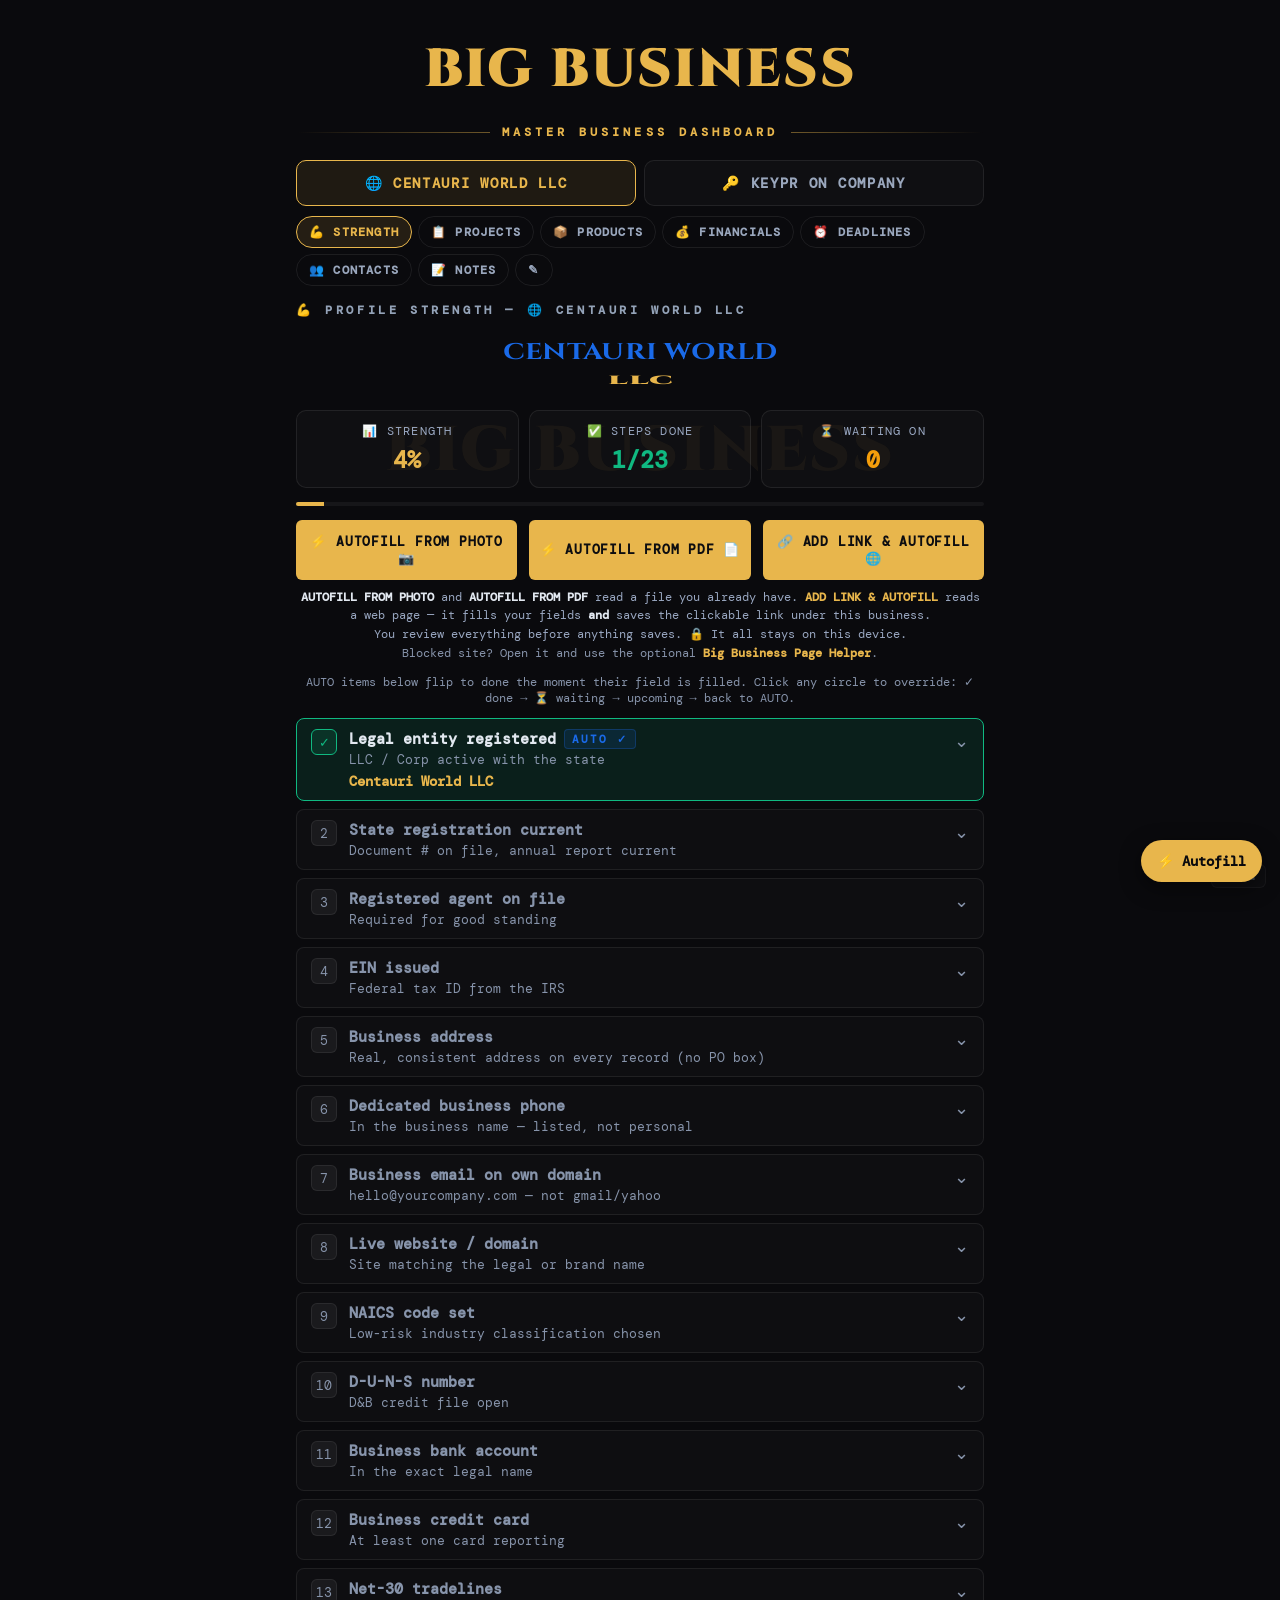
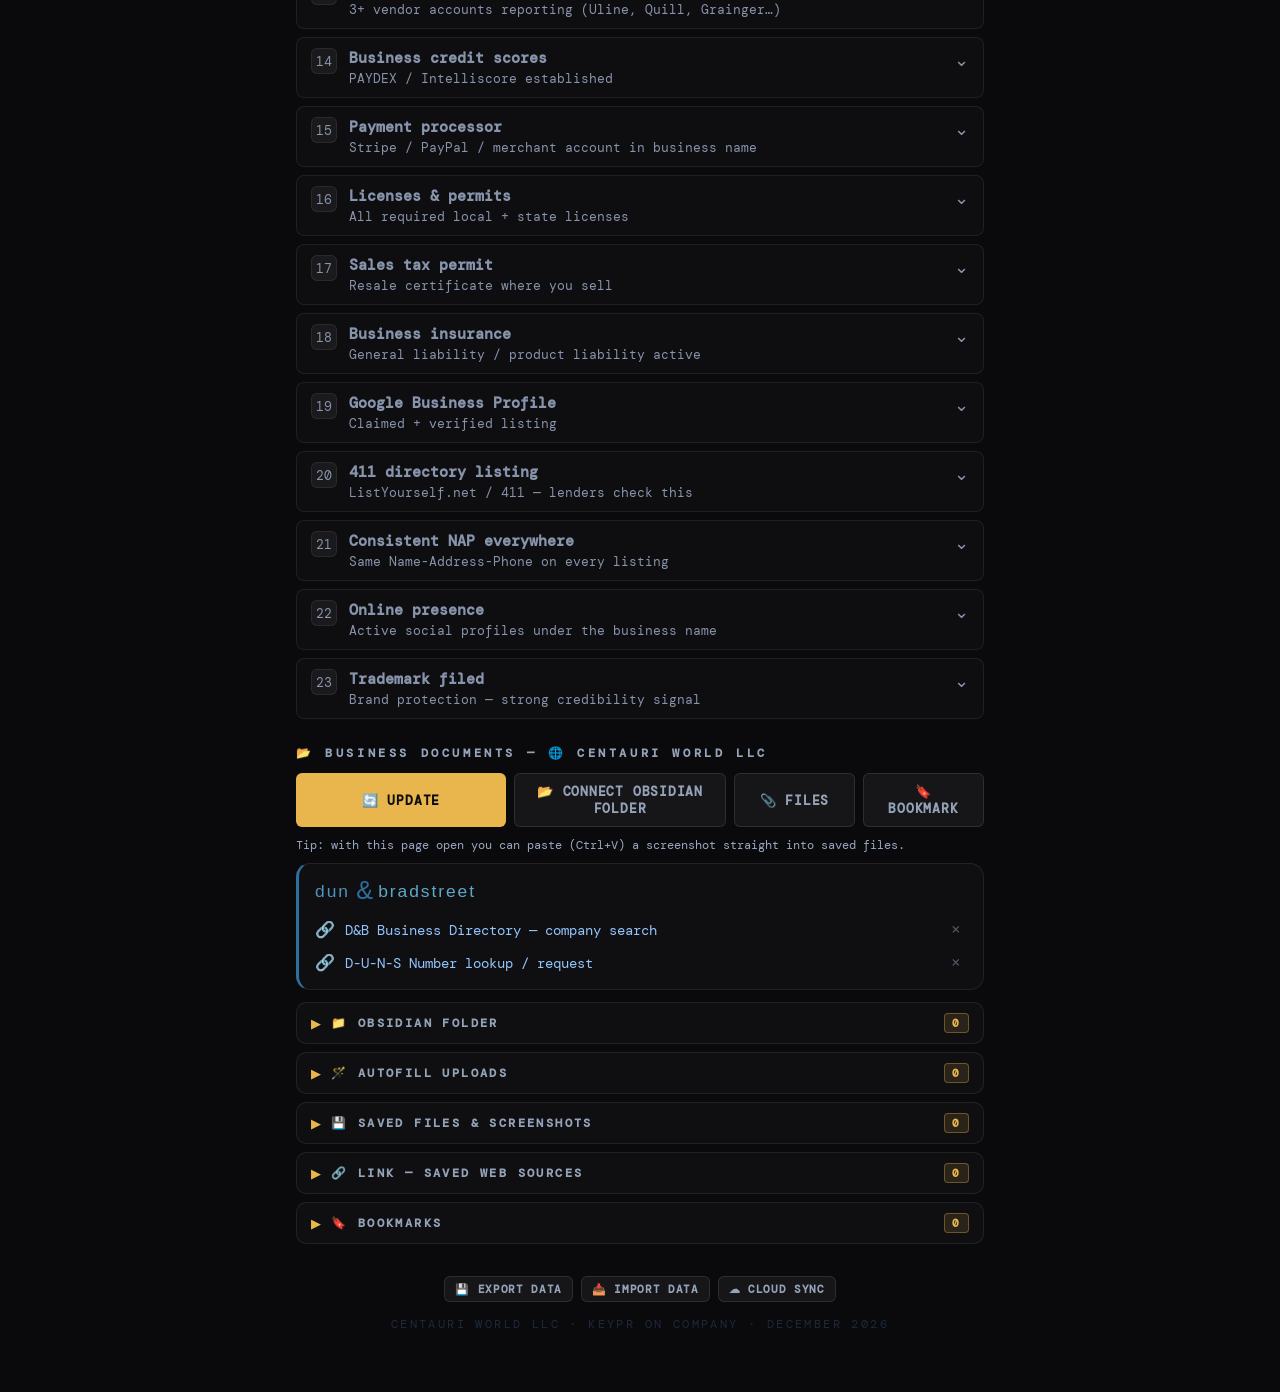
==== commit 08898755: "Add local browser helper for blocked web pages" ====
--- a/index.html
+++ b/index.html
@@ -168,6 +168,7 @@
 <script src="js/doc/link-store.js"></script>
 <script src="js/doc/link-pipeline.js"></script>
 <script src="js/doc/link-review.js"></script>
+<script src="js/doc/browser-helper-bridge.js"></script>
 </head>
 <body>
 
@@ -1251,7 +1252,8 @@
     <b style="color:#e2e8f0">AUTOFILL FROM PHOTO</b> and <b style="color:#e2e8f0">AUTOFILL FROM PDF</b> read a file you already have.
     <b style="color:var(--accent)">ADD LINK &amp; AUTOFILL</b> reads a web page — it fills your fields
     <b style="color:#e2e8f0">and</b> saves the clickable link under this business.<br>
-    You review everything before anything saves. 🔒 It all stays on this device.
+    You review everything before anything saves. 🔒 It all stays on this device.<br>
+    <span style="color:#8794ab">Blocked site? Open it and use the optional <b style="color:var(--accent)">Big Business Page Helper</b>.</span>
   </div>`;
 }
 function docaiPickLink(biz){
@@ -1293,7 +1295,7 @@
       🔒 The page is read in this browser and nothing is uploaded. No AI or scraping service is involved.<br>
       ⚠ Browsers only let a page read another site when that site allows it. Many pages — anything behind a
       login, bot protection, or without CORS headers — cannot be read this way. When that happens you will be
-      told plainly, and offered the alternatives: open it, paste its text, or save it as a PDF.
+      told plainly, and offered the alternatives: use the Big Business Page Helper, paste its text, or save it as a PDF.
     </div>`;
 
   if (saved.length){
@@ -1305,9 +1307,9 @@
           <span style="flex:1;min-width:0;font-size:12px;color:#e2e8f0;overflow:hidden;text-overflow:ellipsis;white-space:nowrap">
             ${esc(r.title || r.url)}</span>
           <button class="btn btn-ghost" style="font-size:11px;padding:3px 8px"
-            onclick="DOCAI.linkReview.openUrl(${DOCAI.linkReview.jsArg(r.finalUrl||r.url)})">↗ OPEN</button>
+            onclick="DOCAI.linkReview.openUrl(${DOCAI.linkReview.jsArg(r.url||r.finalUrl)})">↗ OPEN ORIGINAL</button>
           <button class="btn btn-ghost" style="font-size:11px;padding:3px 8px"
-            onclick="ui.webLinkTyped=${DOCAI.linkReview.jsArg(r.finalUrl||r.url)};render()">USE</button>
+            onclick="ui.webLinkTyped=${DOCAI.linkReview.jsArg(r.url||r.finalUrl)};render()">USE</button>
         </div>`).join("") +
       (saved.length>6?`<div style="font-size:11px;color:#6b7a90">…and ${saved.length-6} more in Saved Web Sources below.</div>`:"") +
       `</div>`;
@@ -1370,6 +1372,26 @@
     ui.showForm.weblink = true;
     render();
   }
+}
+
+// Optional Chrome/Edge/Brave helper. The extension sends only an inert page
+// capture; this bridge validates it and feeds it through the exact same review
+// path as pasted text. It cannot write state or auto-confirm a business.
+async function docaiReceiveBrowserCapture(capture, error){
+  if (error || !capture){
+    ui.afStatus = "Browser helper: " + (error || "No readable page was received.");
+    render();
+    return;
+  }
+  const biz = _state.activeBiz;
+  _state.activeTab = "strength";
+  ui.webLinkBiz = biz;
+  ui.webLinkTyped = capture.url;
+  ui.webLinkLastUrl = capture.url;
+  ui.showForm.weblink = false;
+  ui.afStatus = "Browser helper captured “" + (capture.title || DOCAI.linkUrl.display(capture.url, 55)) + "”. Building the review…";
+  render();
+  await docaiAnalyzeLink(biz, DOCAI.browserHelper.toInertHtml(capture));
 }
 
 // ---------- saved web sources: recheck, edit, remove ----------
@@ -2061,6 +2083,9 @@
 });
 
 // ---------- Boot ----------
+if (window.DOCAI && DOCAI.browserHelper) {
+  DOCAI.browserHelper.install(docaiReceiveBrowserCapture);
+}
 load();
 // always open on Centauri World LLC → Strength
 _state.activeBiz = "centauri";
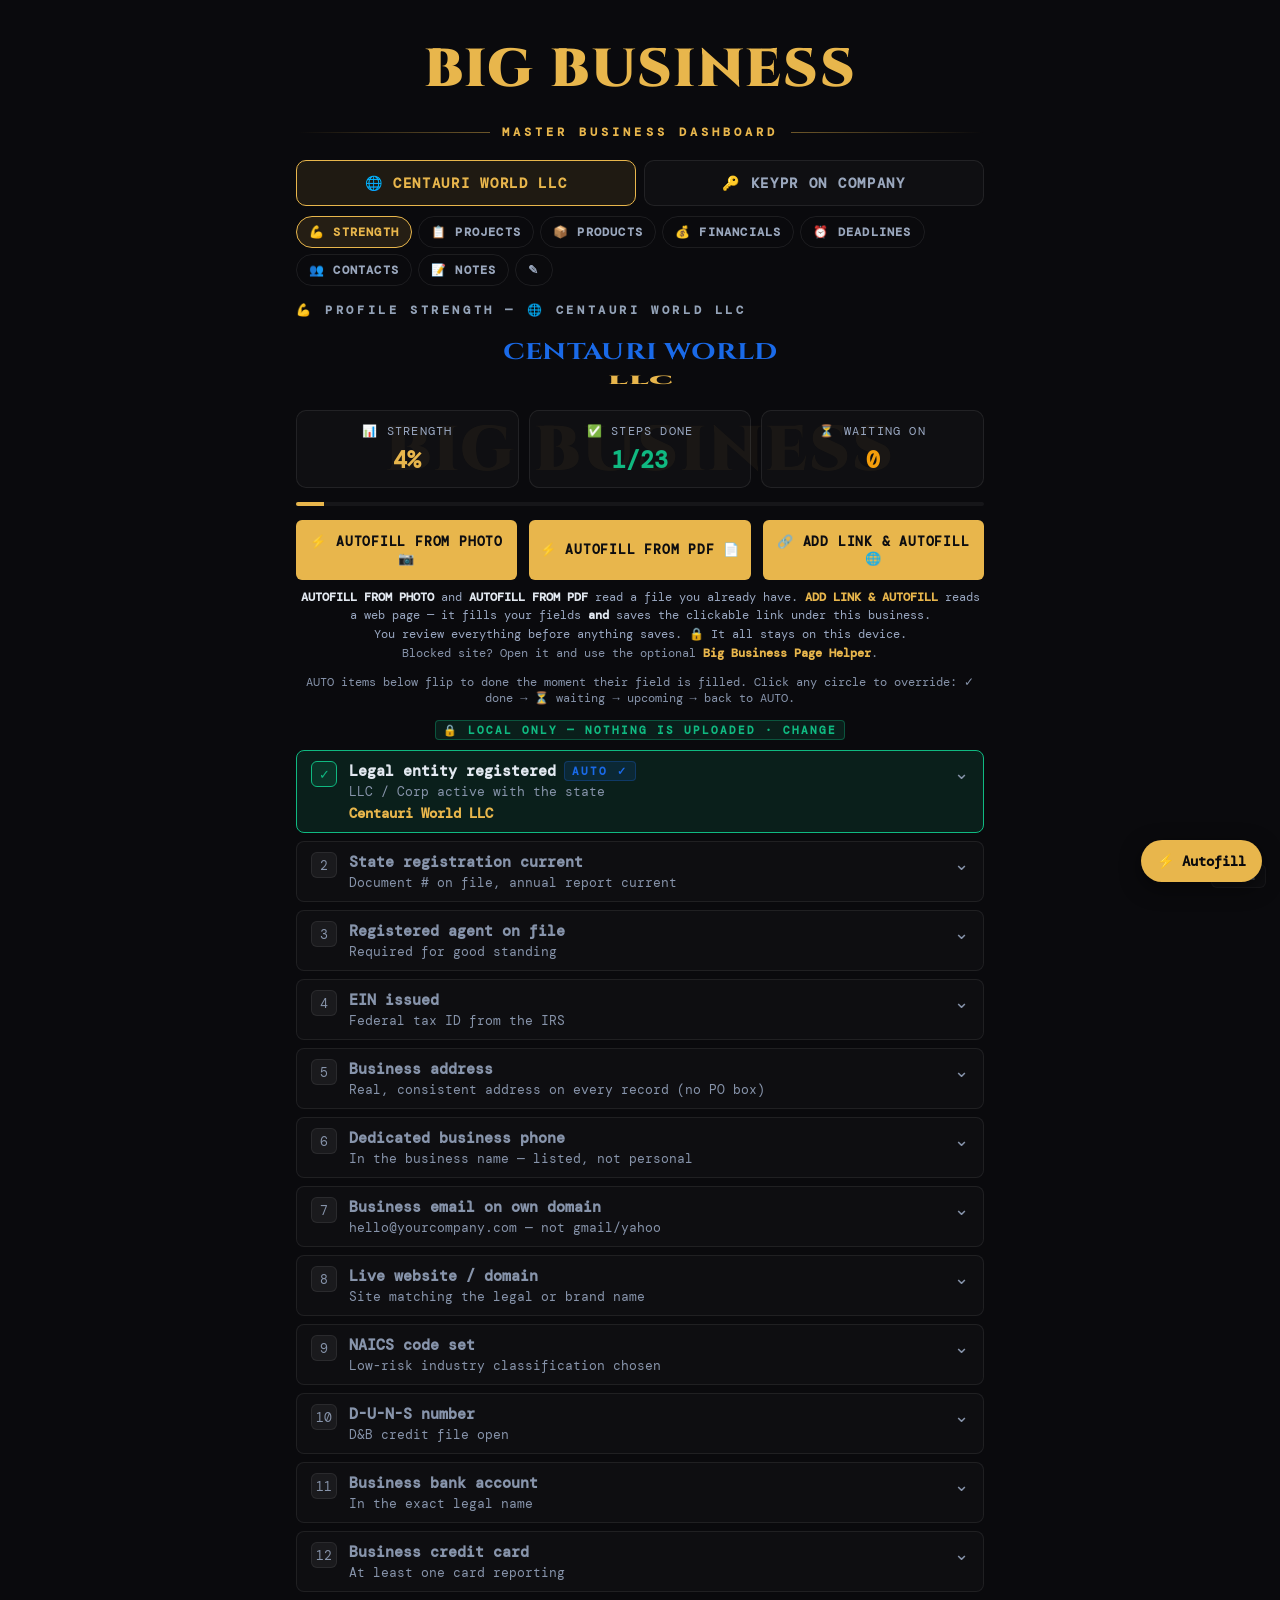
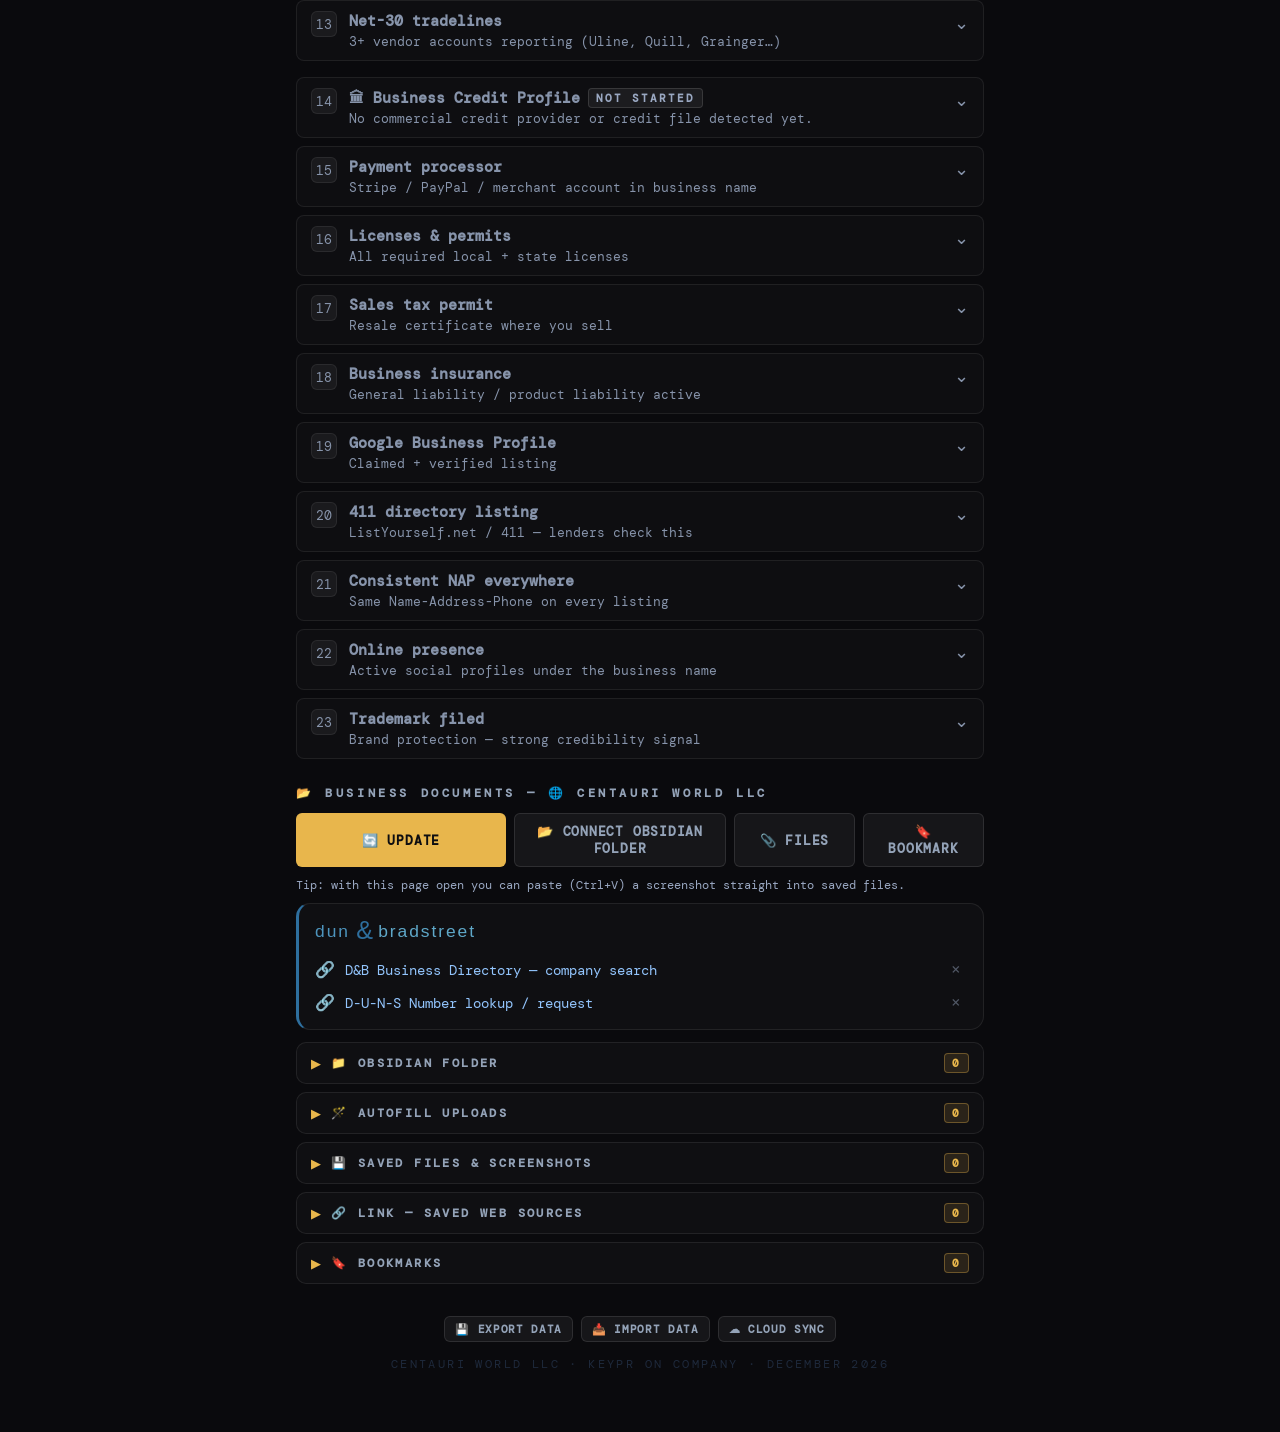
==== commit 806dfa31: "Add the Business Credit Command Center and the opt-in Claude engine Business Credit Profile replaces" ====
--- a/index.html
+++ b/index.html
@@ -142,6 +142,60 @@
 .grid2 { display: grid; grid-template-columns: 1fr 1fr; gap: 9px; }
 #bgCorner { position: fixed; right: 14px; bottom: 12px; z-index: 50; display: flex; gap: 6px; opacity: 0.4; transition: opacity .2s; }
 #bgCorner:hover { opacity: 1; }
+
+/* ===== Business Credit Command Center ===== */
+.cc { display: flex; flex-direction: column; gap: 10px; }
+.cc-head { display: flex; justify-content: space-between; gap: 12px; flex-wrap: wrap; align-items: flex-start;
+  padding: 12px 14px; background: rgba(31,211,238,0.05); border: 1px solid rgba(31,211,238,0.25); border-radius: 12px; }
+.cc-title { font-size: 12px; letter-spacing: 0.26em; color: var(--cyan); font-weight: 800; }
+.cc-sub { font-size: 12px; letter-spacing: 0.12em; color: #94a3b8; margin-top: 6px; display: flex; gap: 8px; align-items: center; flex-wrap: wrap; }
+.cc-bureaus { font-size: 12px; color: #e2e8f0; text-align: right; line-height: 1.6; }
+.cc-stats { display: grid; grid-template-columns: repeat(5, 1fr); gap: 8px; }
+.cc-stats .stat { padding: 10px 6px; }
+.cc-stats .lbl { font-size: 10px; letter-spacing: 0.12em; }
+@media (max-width: 620px) { .cc-stats { grid-template-columns: repeat(2, 1fr); } .cc-bureaus { text-align: left; } }
+.cc-dim { font-size: 12px; color: #8794ab; }
+.cc-note { font-size: 11px; color: #6b7a90; text-align: center; }
+.cc-tabs { margin-bottom: 0; }
+.cc-block { padding: 12px 14px; }
+.cc-block-title { font-size: 11px; letter-spacing: 0.22em; color: var(--cyan); font-weight: 800; margin-bottom: 8px; }
+.cc-snap { display: grid; grid-template-columns: repeat(auto-fit, minmax(140px, 1fr)); gap: 10px; font-size: 13px; color: #cbd5e1; }
+.cc-snap-h { font-size: 10px; letter-spacing: 0.15em; color: #6b7a90; margin-bottom: 3px; }
+.cc-action, .cc-conflict { padding: 8px 0; border-top: 1px solid rgba(255,255,255,0.05); font-size: 13px; color: #e2e8f0; }
+.cc-action:first-of-type, .cc-conflict:first-of-type { border-top: none; }
+.cc-provider { border-left: 3px solid var(--cyan); }
+.cc-prov-head { display: flex; justify-content: space-between; gap: 12px; flex-wrap: wrap; font-size: 13px; }
+.cc-prov-name { font-size: 13px; letter-spacing: 0.22em; color: #e2e8f0; font-weight: 800; }
+.cc-prov-meta { font-size: 12px; color: #94a3b8; text-align: right; line-height: 1.6; }
+.cc-grid { display: grid; grid-template-columns: repeat(auto-fill, minmax(230px, 1fr)); gap: 10px; }
+.cc-grid-3 { grid-template-columns: repeat(auto-fill, minmax(200px, 1fr)); }
+.cc-card { background: var(--panel); border: 1px solid var(--border); border-radius: 12px; padding: 11px 13px; display: flex; flex-direction: column; gap: 6px; }
+.cc-card-top { display: flex; justify-content: space-between; gap: 6px; align-items: flex-start; flex-wrap: wrap; }
+.cc-name { font-size: 11px; letter-spacing: 0.18em; color: #94a3b8; font-weight: 800; }
+.cc-value { line-height: 1; margin: 2px 0; }
+.cc-big { font-family: 'DM Mono', monospace; font-size: 30px; font-weight: 800; color: #e2e8f0; }
+.cc-scale { font-size: 14px; color: #6b7a90; font-weight: 700; }
+.cc-gauge { position: relative; height: 5px; background: rgba(255,255,255,0.06); border-radius: 3px; margin: 4px 0 10px; }
+.cc-gauge-fill { height: 100%; border-radius: 3px; }
+.cc-gauge-ends { position: absolute; top: 7px; left: 0; right: 0; display: flex; justify-content: space-between; font-size: 9px; color: #4b5563; }
+.cc-rows { display: grid; grid-template-columns: 1fr 1fr; gap: 3px 10px; font-size: 12px; }
+.cc-rows div { display: flex; justify-content: space-between; gap: 8px; }
+.cc-rows span { color: #6b7a90; } .cc-rows b { color: #e2e8f0; text-align: right; }
+.cc-src { font-size: 11px; color: #6b7a90; margin-top: 2px; }
+.cc-btns { flex-wrap: wrap; gap: 6px; }
+.cc-mini { font-size: 10px; padding: 5px 8px; letter-spacing: 0.08em; }
+.cc-panel { background: rgba(255,255,255,0.03); border: 1px solid rgba(255,255,255,0.07); border-radius: 8px; padding: 9px 11px; font-size: 12px; color: #cbd5e1; display: flex; flex-direction: column; gap: 4px; }
+.cc-quote { color: #9aa8c2; font-style: italic; }
+.cc-hist { display: flex; flex-direction: column; gap: 3px; }
+.cc-hist-row { display: flex; flex-wrap: wrap; gap: 4px 10px; align-items: center; padding: 5px 6px; border-radius: 6px; font-size: 12px; color: #cbd5e1; }
+.cc-hist-row .cc-full { flex-basis: 100%; }
+.cc-hist-row.cur { background: rgba(16,185,129,0.08); }
+.cc-hist-row b { color: #e2e8f0; }
+.cc-trend { display: flex; gap: 6px; flex-wrap: wrap; margin-bottom: 4px; }
+.cc-trend-col { min-width: 46px; text-align: center; background: rgba(255,255,255,0.03); border-radius: 6px; padding: 5px 4px; font-size: 13px; }
+.cc-mini-row { display: flex; justify-content: space-between; gap: 8px; padding: 4px 0; border-top: 1px solid rgba(255,255,255,0.05); font-size: 12px; color: #cbd5e1; }
+.cc-doc { padding: 10px 0; border-top: 1px solid rgba(255,255,255,0.06); display: flex; flex-direction: column; gap: 6px; }
+.cc-doc-head { display: flex; justify-content: space-between; gap: 10px; align-items: flex-start; font-size: 13px; }
 </style>
 <!-- Precise document autofill engine. Plain classic scripts: no build step,
      no modules, so this works from GitHub Pages and from file:// alike. -->
@@ -151,6 +205,11 @@
 <script src="js/doc/classifier.js"></script>
 <script src="js/doc/extractors.js"></script>
 <script src="js/doc/mapping.js"></script>
+<!-- Business Credit Profile: the provider-neutral credit ledger and the
+     section-aware credit-report parser. Loaded before extractors.js so the
+     credit destinations exist by the time anything is extracted. -->
+<script src="js/doc/credit.js"></script>
+<script src="js/doc/credit-extractors.js"></script>
 <script src="js/doc/image.js"></script>
 <script src="js/doc/pdf.js"></script>
 <script src="js/doc/ocr.js"></script>
@@ -158,6 +217,8 @@
 <script src="js/doc/pipeline.js"></script>
 <script src="js/doc/transaction.js"></script>
 <script src="js/doc/review-ui.js"></script>
+<!-- The Business Credit Command Center panel (dashboard-side renderer). -->
+<script src="js/credit-center.js"></script>
 <!-- Autofill from Link: website ingestion. Separate from the Apify contact
      scraper at the foot of this file — no shared code, no shared token. -->
 <script src="js/doc/link-url.js"></script>
@@ -168,6 +229,9 @@
 <script src="js/doc/link-store.js"></script>
 <script src="js/doc/link-pipeline.js"></script>
 <script src="js/doc/link-review.js"></script>
+<!-- Optional Claude engine. Off by default; see the CLAUDE ENGINE panel. -->
+<script src="js/doc/engine-schema.js"></script>
+<script src="js/doc/claude-engine.js"></script>
 <script src="js/doc/browser-helper-bridge.js"></script>
 </head>
 <body>
@@ -887,18 +951,23 @@
   ${autofillHintHTML()}
   <div style="font-size:12px;color:#8794ab;margin-bottom:12px;text-align:center">Feed it a bank statement, card statement, or credit report — or a link to a banking or processor page.</div>`;
   if (ui.afStatus && _state.activeTab==="financials") html += `<div style="font-size:13px;color:var(--accent);margin-bottom:10px;padding:8px 12px;background:var(--accent-dim);border:1px solid var(--accent-brd);border-radius:8px">${esc(ui.afStatus)}</div>`;
+  html += claudeBadgeHTML();
+  html += claudePanelHTML();
   html += docaiUndoBarHTML();
   html += webLinkPanelHTML(biz);
   html += afPanelHTML(biz, "fin");
   for (const [gid, title, fields] of FIN_GROUPS) {
     const filled = fields.filter(([k])=>fin[k]).length;
     const editing = ui.editGroup === "fin-"+gid;
-    html += `<div class="card" style="padding:14px 16px;margin-bottom:10px;${filled?`border-left:3px solid ${BIZ[biz].accent};`:""}">
-      <div style="display:flex;align-items:center;gap:8px;${editing||filled?"margin-bottom:10px;":""}">
+    const cs = gid==="bizcredit" ? creditSummaryFor(biz) : null;
+    html += `<div class="card" style="padding:14px 16px;margin-bottom:10px;${filled||(cs&&cs.status!=="not_started")?`border-left:3px solid ${BIZ[biz].accent};`:""}">
+      <div style="display:flex;align-items:center;gap:8px;flex-wrap:wrap;${editing||filled||cs?"margin-bottom:10px;":""}">
         <div style="font-size:12px;letter-spacing:0.22em;font-weight:800;color:${biz==="centauri"?"#1A6AE8":"var(--accent)"}">${title}</div>
         <span class="chip" style="background:rgba(255,255,255,0.05);color:${filled===fields.length?"var(--green)":"var(--muted)"};border:1px solid rgba(255,255,255,0.1)">${filled}/${fields.length}</span>
+        ${cs?`<button class="btn btn-ghost" style="font-size:11px;padding:4px 9px;border-color:rgba(31,211,238,0.4);color:var(--cyan)" onclick="openCreditCenter('${biz}')">🏛 COMMAND CENTER · ${cs.statusLabel}</button>`:""}
         <button class="btn btn-ghost" style="margin-left:auto;font-size:11px;padding:4px 9px" onclick="ui.editGroup=${editing?"null":`'fin-${gid}'`};render()">${editing?"✕ CLOSE":"✎ EDIT"}</button>
       </div>`;
+    if (cs) html += `<div style="font-size:12px;color:#8794ab;margin-bottom:${editing||filled?10:0}px">${esc(cs.line)} The fields below are the legacy single-value entries; a score imported from a report is mirrored here automatically, and every metric with its history lives in the Command Center.</div>`;
     if (editing) {
       html += `<div class="col">` + fields.map(([k,label])=>`
         <div><div style="font-size:12px;color:var(--gold);font-weight:800;letter-spacing:0.1em;margin-bottom:3px">${label.toUpperCase()}</div>
@@ -929,6 +998,15 @@
       </div>`).join("") + `</div>`;
   }
   return html;
+}
+function openCreditCenter(biz){
+  _state.activeBiz = biz; _state.activeTab = "strength";
+  ui.strengthOpen.scores = true;
+  if (window.DOCAI && DOCAI.reviewUI) DOCAI.reviewUI.close();
+  ui.afReview = false;
+  commit();
+  const el = document.getElementById("cc-anchor");
+  if (el) el.scrollIntoView({ behavior: "smooth", block: "start" });
 }
 function saveFinGroup(biz, gid){
   const fields = FIN_GROUPS.find(([g])=>g===gid)[2];
@@ -1225,6 +1303,7 @@
       profiles: docaiProfiles(),
       onStatus: (msg) => { ui.afStatus = msg; render(); }
     });
+    await claudeEnrich(proposal, biz);      // no-op unless opted in
     ui.afStatus = null;
     DOCAI.reviewUI.lastCtx = docaiCtx();
     DOCAI.reviewUI.open(proposal, DOCAI.reviewUI.lastCtx);
@@ -1252,7 +1331,7 @@
     <b style="color:#e2e8f0">AUTOFILL FROM PHOTO</b> and <b style="color:#e2e8f0">AUTOFILL FROM PDF</b> read a file you already have.
     <b style="color:var(--accent)">ADD LINK &amp; AUTOFILL</b> reads a web page — it fills your fields
     <b style="color:#e2e8f0">and</b> saves the clickable link under this business.<br>
-    You review everything before anything saves. 🔒 It all stays on this device.<br>
+    You review everything before anything saves. ${claudePrivacyLine()}<br>
     <span style="color:#8794ab">Blocked site? Open it and use the optional <b style="color:var(--accent)">Big Business Page Helper</b>.</span>
   </div>`;
 }
@@ -1292,7 +1371,7 @@
       <button class="btn btn-ghost" style="flex:1" onclick="ui.showForm.weblink=false;ui.webLinkError=null;render()">CANCEL</button>
     </div>
     <div style="font-size:12px;color:#9aa8c2;line-height:1.5">
-      🔒 The page is read in this browser and nothing is uploaded. No AI or scraping service is involved.<br>
+      ${claudePrivacyLine(true)}<br>
       ⚠ Browsers only let a page read another site when that site allows it. Many pages — anything behind a
       login, bot protection, or without CORS headers — cannot be read this way. When that happens you will be
       told plainly, and offered the alternatives: use the Big Business Page Helper, paste its text, or save it as a PDF.
@@ -1357,6 +1436,7 @@
       pastedText: pastedText || null,
       onStatus: (msg) => { ui.afStatus = msg; render(); }
     });
+    await claudeEnrich(proposal, biz);      // no-op unless opted in
     ui.afStatus = null;
     const ctx = docaiCtx();
     // Re-running with pasted text keeps the user inside the same review.
@@ -1392,6 +1472,176 @@
   ui.afStatus = "Browser helper captured “" + (capture.title || DOCAI.linkUrl.display(capture.url, 55)) + "”. Building the review…";
   render();
   await docaiAnalyzeLink(biz, DOCAI.browserHelper.toInertHtml(capture));
+}
+
+// ---------- Claude engine (opt-in second opinion) ----------
+// Off by default. When on, the extracted TEXT of a document or page is sent
+// to Anthropic's API with the user's own key. The local engine always runs
+// first and stays authoritative; this only adds or disagrees, and everything
+// still goes through the same review screen.
+function claudePanelHTML(){
+  if (!ui.showForm.claude || !window.DOCAI || !DOCAI.claudeEngine) return "";
+  const CE = DOCAI.claudeEngine;
+  const on = CE.getMode() === "opt_in";
+  const key = CE.getKey();
+
+  return `<div class="form-panel">
+    <div style="font-size:12px;letter-spacing:0.2em;color:var(--accent)">🤖 CLAUDE ENGINE — OPTIONAL</div>
+
+    <div style="font-size:13px;color:#e2e8f0;line-height:1.55">
+      By default this dashboard reads your documents <b>entirely on this device</b>. Nothing is uploaded.
+    </div>
+    <div style="background:rgba(245,158,11,0.09);border:1px solid rgba(245,158,11,0.35);border-radius:8px;padding:10px 12px">
+      <div style="font-size:12px;letter-spacing:0.15em;color:var(--amber);font-weight:800;margin-bottom:5px">IF YOU TURN THIS ON</div>
+      <div style="font-size:13px;color:#e2e8f0;line-height:1.55">
+        The <b>text</b> read out of each document or web page — and the business names, EIN,
+        D-U-N-S, addresses, phones and emails you have saved — are <b>sent to Anthropic's API</b>
+        over the internet each time you run an autofill. That is a real upload to a third party.<br><br>
+        Not sent: the original file itself, your account number in full, or anything belonging to
+        the business the source did not match.<br><br>
+        Anthropic's handling of that data is governed by their terms, not by this app.
+      </div>
+    </div>
+
+    <div class="row" style="gap:8px">
+      <button class="btn ${on?"btn-ghost":"btn-red"}" style="flex:1" onclick="setClaudeMode('off')">${on?"":"✓ "}🔒 LOCAL ONLY (DEFAULT)</button>
+      <button class="btn ${on?"btn-red":"btn-ghost"}" style="flex:1" onclick="setClaudeMode('opt_in')">${on?"✓ ":""}🤖 ALSO USE CLAUDE</button>
+    </div>
+
+    <div style="font-size:12px;letter-spacing:0.15em;color:#94a3b8;font-weight:700;margin-top:4px">YOUR ANTHROPIC API KEY</div>
+    <div style="font-size:12px;color:#8794ab;line-height:1.5">
+      Get one at console.anthropic.com. Calls are billed to your own account.
+      The key is kept in this browser's local storage <b>in plain text</b> — it is not encrypted,
+      and anyone who can use this browser profile can read it. Don't use this on a shared machine.
+    </div>
+    ${key
+      ? `<div style="display:flex;gap:8px;align-items:center;background:rgba(255,255,255,0.03);border-radius:8px;padding:8px 10px">
+          <span style="flex:1;font-size:13px;color:#e2e8f0">Key saved: <b>${esc(CE.maskKey(key))}</b></span>
+          <button class="btn btn-ghost" style="font-size:11px;padding:5px 10px" onclick="clearClaudeKey()">🗑 REMOVE KEY</button>
+        </div>`
+      : `<input id="cl-key" type="password" autocomplete="off" spellcheck="false" placeholder="sk-ant-…">
+         <div class="row"><button class="btn btn-red" style="flex:1" onclick="saveClaudeKey()">💾 SAVE KEY</button></div>`}
+
+    ${ui.claudeMsg?`<div style="font-size:13px;color:${/^✓/.test(ui.claudeMsg)?"var(--green)":"var(--amber)"}">${esc(ui.claudeMsg)}</div>`:""}
+
+    <div style="font-size:12px;color:#8794ab;line-height:1.5;border-top:1px solid rgba(255,255,255,0.07);padding-top:8px">
+      However this is set, <b>nothing saves without your review</b>. Claude never writes to the
+      dashboard: anything it proposes is re-checked by this app's own validators first, and a value
+      that fails is dropped even if Claude was confident about it.
+    </div>
+    <div class="row"><button class="btn btn-ghost" style="flex:1" onclick="ui.showForm.claude=false;ui.claudeMsg=null;render()">CLOSE</button></div>
+  </div>`;
+}
+
+function setClaudeMode(m){
+  const CE = DOCAI.claudeEngine;
+  CE.setMode(m);
+  if (m === "opt_in" && !CE.getKey()){
+    ui.claudeMsg = "Claude is switched on, but it won't run until you save an API key below.";
+  } else if (m === "opt_in"){
+    ui.claudeMsg = "✓ Claude will now be asked for a second opinion on each autofill. Document text will be uploaded.";
+  } else {
+    ui.claudeMsg = "✓ Local only. Nothing leaves this device.";
+  }
+  render();
+}
+function saveClaudeKey(){
+  const CE = DOCAI.claudeEngine;
+  const el = document.getElementById("cl-key");
+  const k = (el ? el.value : "").trim();
+  if (!k){ ui.claudeMsg = "Paste a key first."; render(); return; }
+  if (!CE.keyLooksValid(k)){
+    ui.claudeMsg = "That doesn't look like an Anthropic key — they start with sk-ant-. Nothing was saved.";
+    render(); return;
+  }
+  if (el) el.value = "";                       // don't leave it sitting in the DOM
+  ui.claudeMsg = CE.setKey(k)
+    ? "✓ Key saved in this browser."
+    : "Couldn't save the key — this browser is blocking local storage.";
+  render();
+}
+function clearClaudeKey(){
+  DOCAI.claudeEngine.setKey("");
+  ui.claudeMsg = "✓ Key removed from this browser.";
+  render();
+}
+
+// A one-line badge next to the autofill buttons so the current mode is never
+// a surprise. This is the thing that makes the privacy state visible.
+// The privacy sentence has to tell the truth in both modes, so it is
+// generated rather than written once. `page` picks the wording for the link
+// panel, which talks about a page rather than a file.
+function claudePrivacyLine(page){
+  const on = window.DOCAI && DOCAI.claudeEngine && DOCAI.claudeEngine.enabled();
+  const what = page ? "The page is read in this browser" : "It all stays on this device";
+  if (!on){
+    return page
+      ? "🔒 The page is read in this browser and nothing is uploaded. No AI or scraping service is involved."
+      : "🔒 " + what + ".";
+  }
+  return page
+    ? "⚠ The page is read in this browser, then its <b>text is sent to Anthropic's API</b> because the " +
+      "Claude engine is switched on. No scraping service is involved."
+    : "⚠ The <b>text is sent to Anthropic's API</b> because the Claude engine is switched on.";
+}
+
+function claudeBadgeHTML(){
+  if (!window.DOCAI || !DOCAI.claudeEngine) return "";
+  const on = DOCAI.claudeEngine.enabled();
+  return `<div style="text-align:center;margin-bottom:10px">
+    <span class="chip" style="cursor:pointer;background:${on?"rgba(245,158,11,0.15)":"rgba(16,185,129,0.12)"};
+      color:${on?"var(--amber)":"var(--green)"};border:1px solid ${on?"rgba(245,158,11,0.4)":"rgba(16,185,129,0.35)"}"
+      onclick="ui.showForm.claude=!ui.showForm.claude;render()"
+      title="Click to change how documents are read">
+      ${on?"🤖 CLAUDE ENGINE ON — DOCUMENT TEXT IS UPLOADED":"🔒 LOCAL ONLY — NOTHING IS UPLOADED"} · CHANGE
+    </span>
+  </div>`;
+}
+
+// Runs after the local pipeline, before review. A failure here never blocks
+// the import — the local results stand on their own.
+async function claudeEnrich(proposal, biz){
+  const CE = window.DOCAI && DOCAI.claudeEngine;
+  if (!CE || !CE.enabled()) return null;
+  try {
+    const res = await CE.analyze(proposal, {
+      state: _state,
+      biz: biz || proposal.business.business || _state.activeBiz,
+      profiles: docaiProfiles(),
+      onStatus: (m) => { ui.afStatus = m; render(); }
+    });
+    if (!res.ok){
+      if (!res.skipped) proposal.warnings.push("Claude engine: " + res.error);
+      return null;
+    }
+    const merged = CE.merge(proposal.candidates, res.candidates);
+    proposal.candidates = merged.candidates;
+    proposal.rejected = (proposal.rejected || []).concat(res.rejected || []);
+    proposal.claude = {
+      businessDecision: res.engine.businessDecision,
+      classification: res.engine.classification,
+      added: merged.added,
+      alternates: merged.alternates,
+      usage: res.usage
+    };
+    proposal.notes.push("Claude engine: added " + merged.added + " field(s) local extraction missed" +
+      (merged.alternates ? ", and disagreed on " + merged.alternates : "") + ".");
+    // A different business verdict is worth surfacing loudly rather than
+    // quietly averaging away.
+    const localBiz = proposal.business.business;
+    const claudeBiz = res.engine.businessDecision.result;
+    if (localBiz && claudeBiz !== "ambiguous" && claudeBiz !== "no_match" && claudeBiz !== localBiz){
+      proposal.business.requiresManualChoice = true;
+      proposal.business.reasons.push("Claude read this as " +
+        (claudeBiz === "centauri" ? "Centauri World LLC" : "Keypr On Company") +
+        ", which disagrees with the local match. Confirm before saving.");
+    }
+    (res.warnings || []).forEach(w => proposal.warnings.push("Claude engine: " + w));
+    return res;
+  } catch(e){
+    proposal.warnings.push("Claude engine failed: " + e.message + ". The local results are unchanged.");
+    return null;
+  }
 }
 
 // ---------- saved web sources: recheck, edit, remove ----------
@@ -1474,7 +1724,11 @@
   ["bank","Business bank account","In the exact legal name",[["fin","bankName"],["bp","bankName"]]],
   ["card","Business credit card","At least one card reporting",[["fin","card1"],["bp","creditCards"]]],
   ["tradelines","Net-30 tradelines","3+ vendor accounts reporting (Uline, Quill, Grainger…)",[["fin","tradelines"]]],
-  ["scores","Business credit scores","PAYDEX / Intelliscore established",[["fin","paydex"],["fin","intelliscore"]]],
+  // The Business Credit Profile is satisfied by credible evidence of a
+  // commercial credit file (any recognised bureau, any usable metric), not
+  // by one particular score. DOCAI.credit.summary() decides; the legacy
+  // single-value fields still count when entered by hand.
+  ["scores","Business Credit Profile","Commercial credit file established with a recognised bureau (D&B, Experian, Equifax…)",[["fin","paydex"],["fin","intelliscore"],["fin","equifax"],["fin","fico"]]],
   ["processor","Payment processor","Stripe / PayPal / merchant account in business name",[["bp","processors"]]],
   ["license","Licenses & permits","All required local + state licenses",[["bp","licenses"]]],
   ["salestax","Sales tax permit","Resale certificate where you sell",[["bp","salesTaxPermit"]]],
@@ -1485,9 +1739,17 @@
   ["social","Online presence","Active social profiles under the business name",null],
   ["trademark","Trademark filed","Brand protection — strong credibility signal",[["bp","trademarks"]]],
 ];
+function creditSummaryFor(biz){
+  try { return (window.DOCAI && DOCAI.credit) ? DOCAI.credit.summary(_state, biz) : null; } catch(e){ console.error(e); return null; }
+}
 function strengthStatus(biz, item){
   const ov = _state.strength[biz][item[0]];
   if (ov) return { st: ov, auto: false };
+  if (item[0]==="scores"){
+    const sum = creditSummaryFor(biz);
+    if (sum && sum.complete) return { st: "done", auto: true, credit: sum };
+    if (sum && sum.status === "partial") return { st: "waiting", auto: true, credit: sum };
+  }
   const srcs = item[3];
   if (srcs){
     for (const [store,key] of srcs){
@@ -1582,15 +1844,28 @@
   ${autofillHintHTML()}
   <div style="font-size:12px;color:#8794ab;margin-bottom:12px;text-align:center">AUTO items below flip to done the moment their field is filled. Click any circle to override: ✓ done → ⏳ waiting → upcoming → back to AUTO.</div>`;
   if (ui.afStatus && _state.activeTab==="strength") html += `<div style="font-size:13px;color:var(--accent);margin-bottom:10px;padding:8px 12px;background:var(--accent-dim);border:1px solid var(--accent-brd);border-radius:8px">${esc(ui.afStatus)}</div>`;
+  html += claudeBadgeHTML();
+  html += claudePanelHTML();
   html += docaiUndoBarHTML();
   html += webLinkPanelHTML(biz);
   html += afPanelHTML(biz, "bp");
   html += `<div class="col" style="gap:8px;margin-bottom:14px">` + rows.map((r,i)=>{
     const sc = STEP_COLORS[r.st] || STEP_COLORS.upcoming;
     const k = r.it[0];
-    const val = strengthVal(biz, r.it);
+    const isCredit = k==="scores";
+    const cs = isCredit ? (r.credit || creditSummaryFor(biz)) : null;
+    const val = isCredit ? "" : strengthVal(biz, r.it);
     const files = _state.strengthFiles[biz][k] || [];
     const open = !!ui.strengthOpen[k];
+    // The Business Credit Profile row states its own condition — NOT
+    // STARTED / PARTIAL / ESTABLISHED / STRONG DATA — and opens into the
+    // full Command Center rather than a single text field.
+    const creditChip = cs ? (()=>{
+      const tone = cs.status==="strong"||cs.status==="established" ? ["rgba(16,185,129,0.14)","var(--green)","rgba(16,185,129,0.45)"]
+        : cs.status==="partial" ? ["rgba(245,158,11,0.15)","var(--amber)","rgba(245,158,11,0.4)"]
+        : ["rgba(255,255,255,0.06)","#9aa8c2","rgba(255,255,255,0.12)"];
+      return `<span class="chip" style="background:${tone[0]};color:${tone[1]};border:1px solid ${tone[2]}">${cs.statusLabel}</span>`;
+    })() : "";
     let row = `<div style="background:${sc.bg};border:1px solid ${sc.border};border-radius:8px;padding:10px 14px">
       <div style="display:flex;gap:12px;align-items:flex-start">
       <div onclick="cycleStrength('${biz}','${k}')" title="Click to cycle status"
@@ -1598,17 +1873,21 @@
         ${r.st==="done"?"✓":i+1}</div>
       <div style="flex:1;min-width:0;cursor:pointer" onclick="ui.strengthOpen['${k}']=!ui.strengthOpen['${k}'];render()">
         <div style="display:flex;gap:8px;align-items:center;flex-wrap:wrap">
-          <span style="font-size:15px;font-weight:700;color:${r.st==='upcoming'?'#8794ab':'#e2e8f0'}">${r.it[1]}</span>
+          <span style="font-size:15px;font-weight:700;color:${r.st==='upcoming'?'#8794ab':'#e2e8f0'}">${isCredit?"🏛 ":""}${r.it[1]}</span>
+          ${creditChip}
           ${r.auto?`<span class="chip" style="background:${tcol}22;color:${tcol};border:1px solid ${tcol}44">AUTO ✓</span>`:""}
           ${r.st==="waiting"?`<span class="chip" style="background:rgba(245,158,11,0.15);color:var(--amber);border:1px solid rgba(245,158,11,0.4)">WAITING</span>`:""}
           ${files.length?`<span class="chip" style="background:rgba(255,255,255,0.06);color:#9aa8c2;border:1px solid rgba(255,255,255,0.12)">📎 ${files.length}</span>`:""}
         </div>
-        <div style="font-size:13px;color:#8794ab;margin-top:2px">${r.it[2]}</div>
+        <div style="font-size:13px;color:#8794ab;margin-top:2px">${cs ? esc(cs.line) : r.it[2]}</div>
+        ${cs && cs.status!=="not_started" ? `<div style="font-size:11px;color:#6b7a90;margin-top:3px">${cs.bureausDetected} of ${cs.bureausTotal} major bureaus · ${cs.activeScores} active score(s)${cs.creditRecommendation?` · recommendation ${esc(cs.creditRecommendation.text)}`:""} · click to open the Command Center</div>` : ""}
         ${val?`<div style="font-size:14px;font-weight:800;color:var(--gold);margin-top:4px;word-break:break-all">${esc(val)}</div>`:""}
       </div>
       <div onclick="ui.strengthOpen['${k}']=!ui.strengthOpen['${k}'];render()" style="cursor:pointer;color:#8794ab;font-size:18px;flex-shrink:0;transform:rotate(${open?180:0}deg);transition:transform .2s">⌄</div>
       </div>`;
-    if (open){
+    if (open && isCredit){
+      row += `<div style="margin-top:10px;padding-top:10px;border-top:1px solid rgba(255,255,255,0.07)">${creditCenterHTML(biz)}</div>`;
+    } else if (open){
       row += `<div style="margin-top:10px;padding-top:10px;border-top:1px solid rgba(255,255,255,0.07)">
         <div class="row">
           <input id="st-val-${k}" value="${esc(val)}" placeholder="Type the value here (e.g. planetxentauri@gmail.com)" style="flex:1">
@@ -1625,7 +1904,7 @@
         </div>`).join("") + `</div>`;
       row += `</div>`;
     }
-    return row + `</div>`;
+    return (k==="scores"?`<div id="cc-anchor"></div>`:"") + row + `</div>`;
   }).join("") + `</div>`;
   html += rDocs(biz);
   return html;
@@ -1688,6 +1967,8 @@
   </div>
   ${autofillHintHTML()}`;
   if (ui.afStatus) html += `<div style="font-size:13px;color:var(--accent);margin-bottom:10px;padding:8px 12px;background:var(--accent-dim);border:1px solid var(--accent-brd);border-radius:8px">${esc(ui.afStatus)}</div>`;
+  html += claudeBadgeHTML();
+  html += claudePanelHTML();
   html += docaiUndoBarHTML();
   html += webLinkPanelHTML(biz);
   html += afPanelHTML(biz, "bp");
@@ -1851,9 +2132,11 @@
               <div style="font-size:13px;color:#e2e8f0;cursor:pointer;word-break:break-word" onclick="openSavedDoc('${biz}','${f.id}')">${esc(f.name)}</div>
               <div style="font-size:11px;color:#8794ab;margin-top:2px">${esc(f.docTypeLabel||"")}${f.issuer?` · ${esc(f.issuer)}`:""}${f.documentDate?` · ${esc(f.documentDate)}`:""}${f.pageCount?` · ${f.pageCount} page(s)`:""}</div>
               ${(f.linkedFields&&f.linkedFields.length)?`<div style="font-size:11px;color:#6b7a90;margin-top:3px">Filled ${f.linkedFields.length} field(s): ${esc(f.linkedFields.map(d=>DOCAI.mapping.label(d)).join(", "))}</div>`:`<div style="font-size:11px;color:#6b7a90;margin-top:3px">Filed on its own — no field values were taken from it.</div>`}
+              ${f.creditExtraction?`<div style="font-size:11px;color:var(--cyan);margin-top:3px">🏛 Credit report · ${f.creditExtraction.metricCount} metric(s) on the Business Credit Profile · parser v${esc(String(f.creditExtraction.version||"?"))}${f.reanalyzedAt?" · re-analysed":""}</div>`:""}
               ${f.hasBlob===false?`<div style="font-size:11px;color:var(--amber);margin-top:3px">The file itself could not be stored — this is a record only.</div>`:""}
             </div>
             <span style="font-size:11px;color:#8794ab;flex-shrink:0">${fmtSize(f.size)}</span>
+            ${(f.hasBlob||f.textRef)?`<button class="del-x" title="Re-analyze with the newest parser (no duplicate is created)" onclick="docaiReanalyze('${biz}','${f.id}')">↻</button>`:""}
             <button class="del-x" onclick="delDocFile('${biz}','${f.id}')">×</button>
           </div>`).join("")
           + `</div>`;
@@ -1974,6 +2257,7 @@
 }
 function delDocFile(biz,id){
   const f=_state.docs[biz].files.find(x=>x.id===id);
+  if (f && f.creditExtraction && !confirm("This is a credit report on the Business Credit Profile. Deleting the file keeps the credit observations it recorded, but their VIEW SOURCE will no longer be able to open the PDF. Delete it?")) return;
   _state.docs[biz].files=_state.docs[biz].files.filter(x=>x.id!==id);
   // Drop the stored blob and its extracted text alongside the record.
   if (f && f.blobId && window.DOCAI){
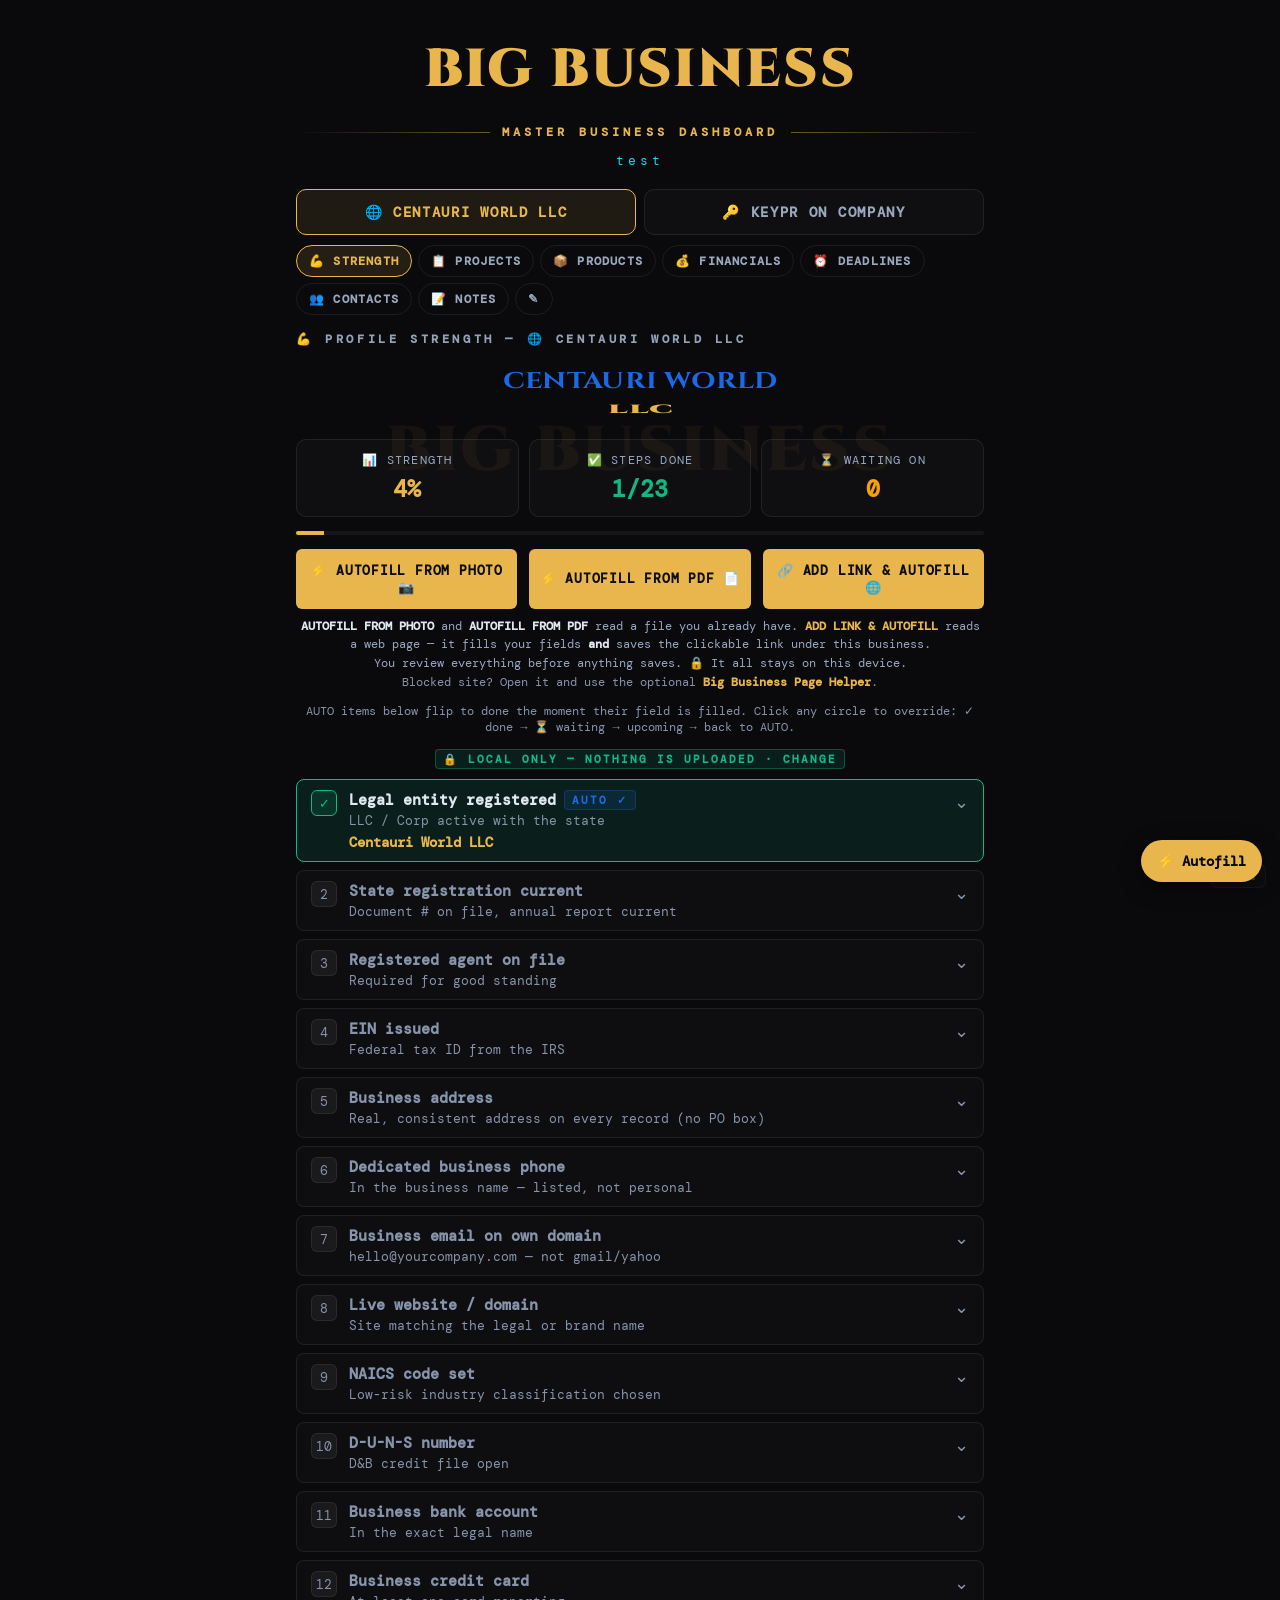
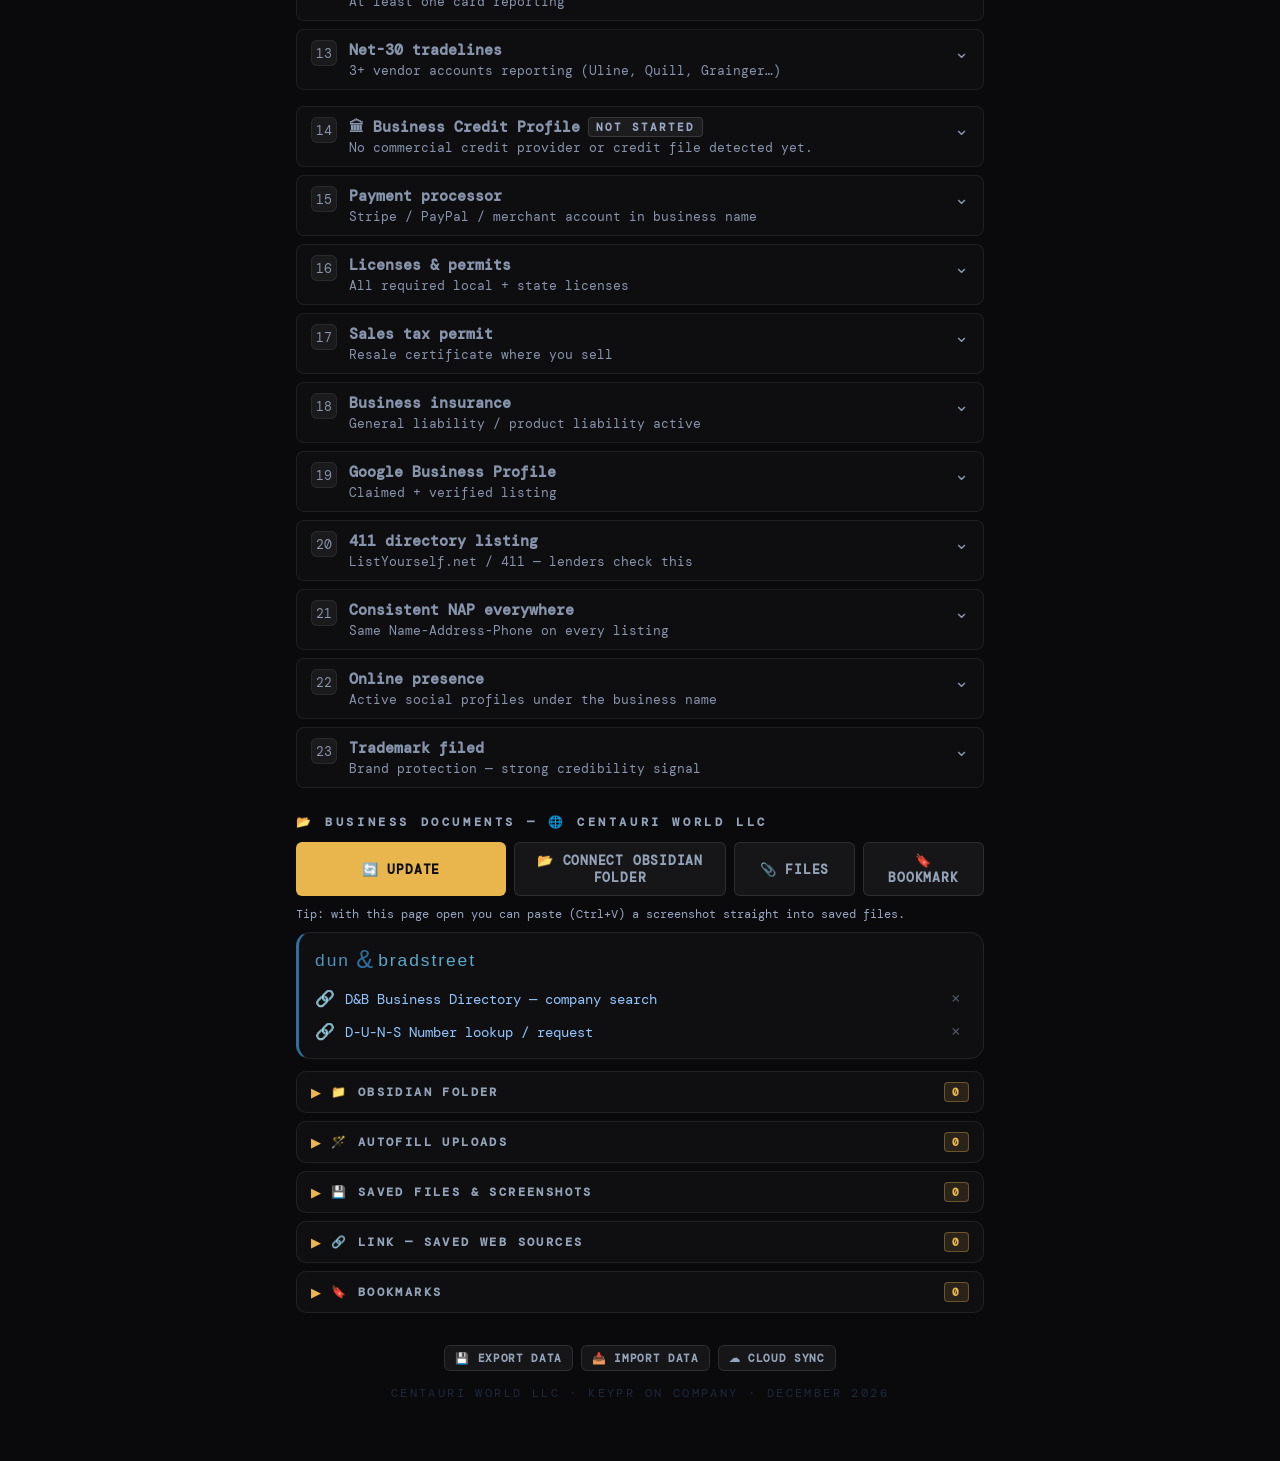
==== commit 5d19f65e: "Bump the service-worker cache and attach duplicate credit imports to the filed document - sw.js: new" ====
--- a/index.html
+++ b/index.html
@@ -246,6 +246,7 @@
       <div style="font-size:12px;letter-spacing:0.34em;color:var(--gold);font-weight:800;">MASTER BUSINESS DASHBOARD</div>
       <div style="height:1px;flex:1;background:linear-gradient(90deg,rgba(232,182,76,0.45),transparent)"></div>
     </div>
+    <div id="buildmark" style="text-align:center;font-size:13px;letter-spacing:0.3em;color:var(--cyan)">test</div>
   </header>
   <input type="file" id="logoFile" accept="image/*" style="display:none">
   <input type="file" id="catFile" accept=".json,application/json" style="display:none">
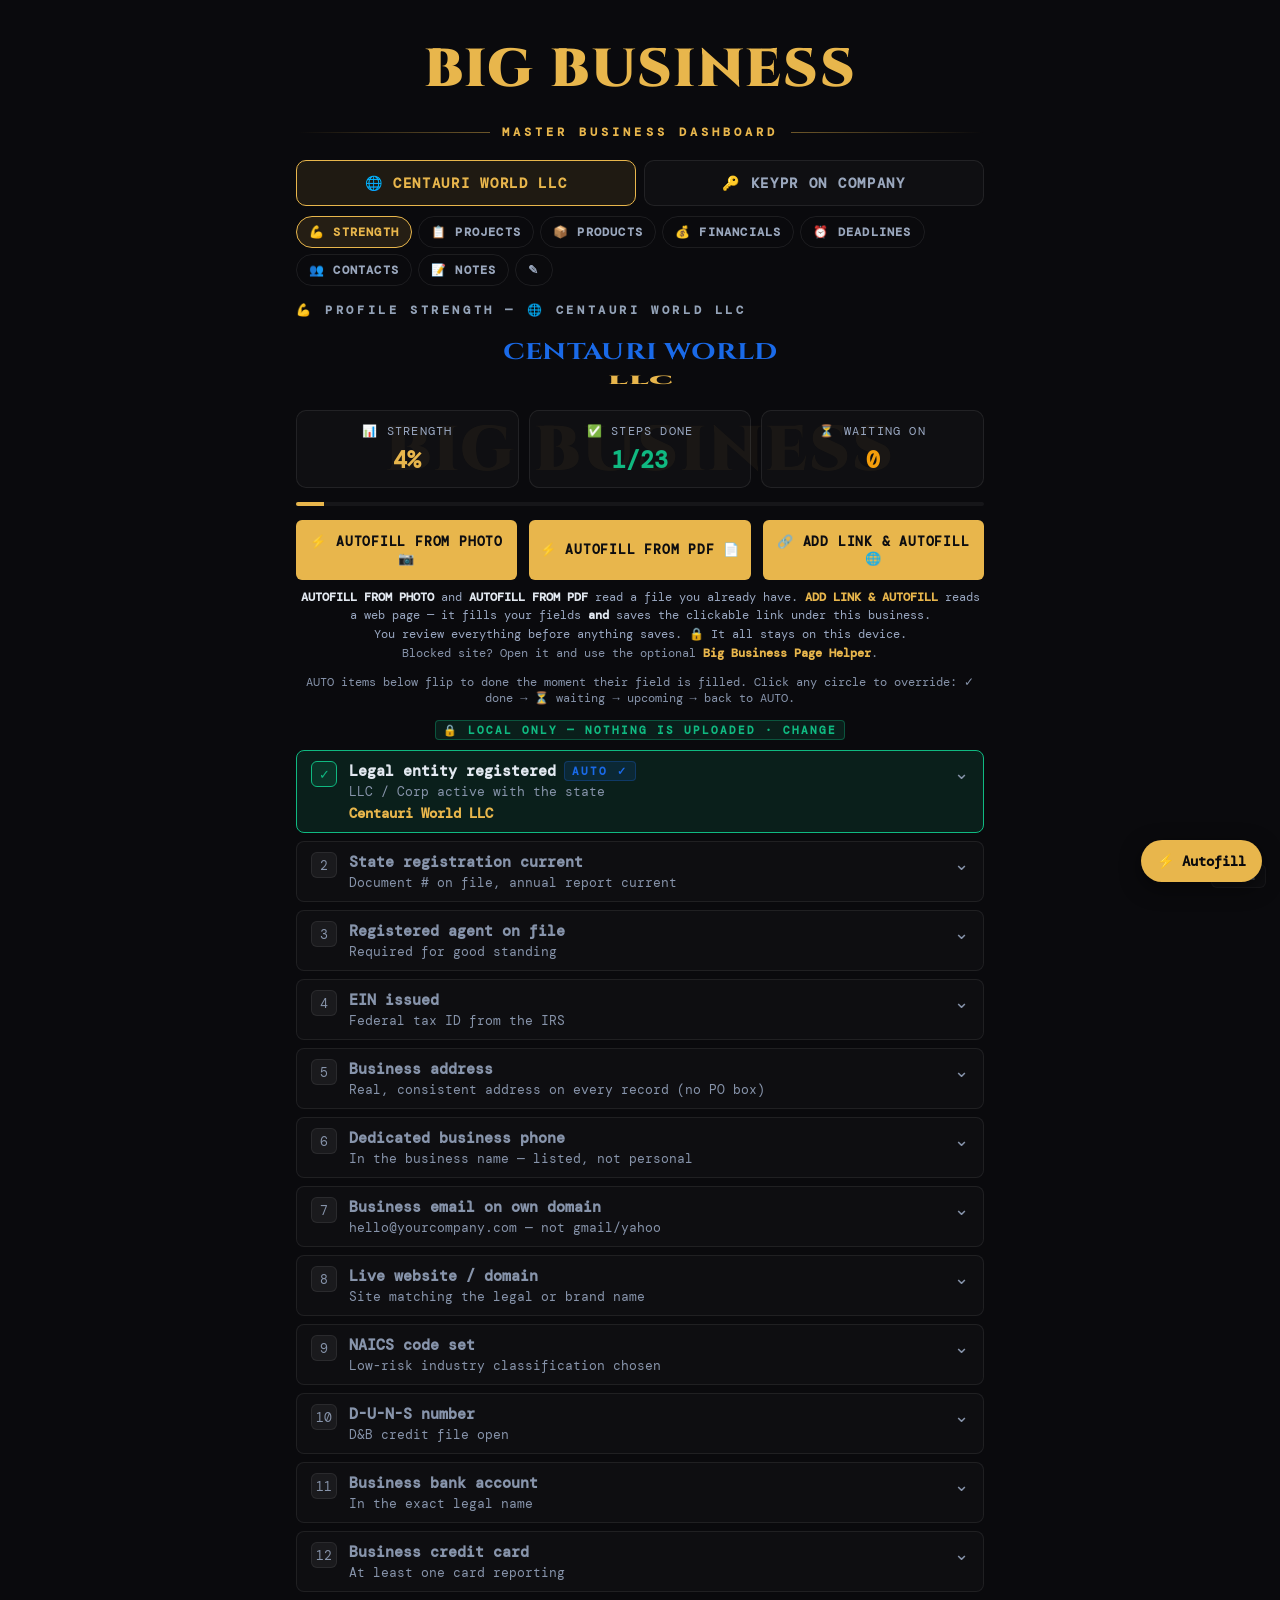
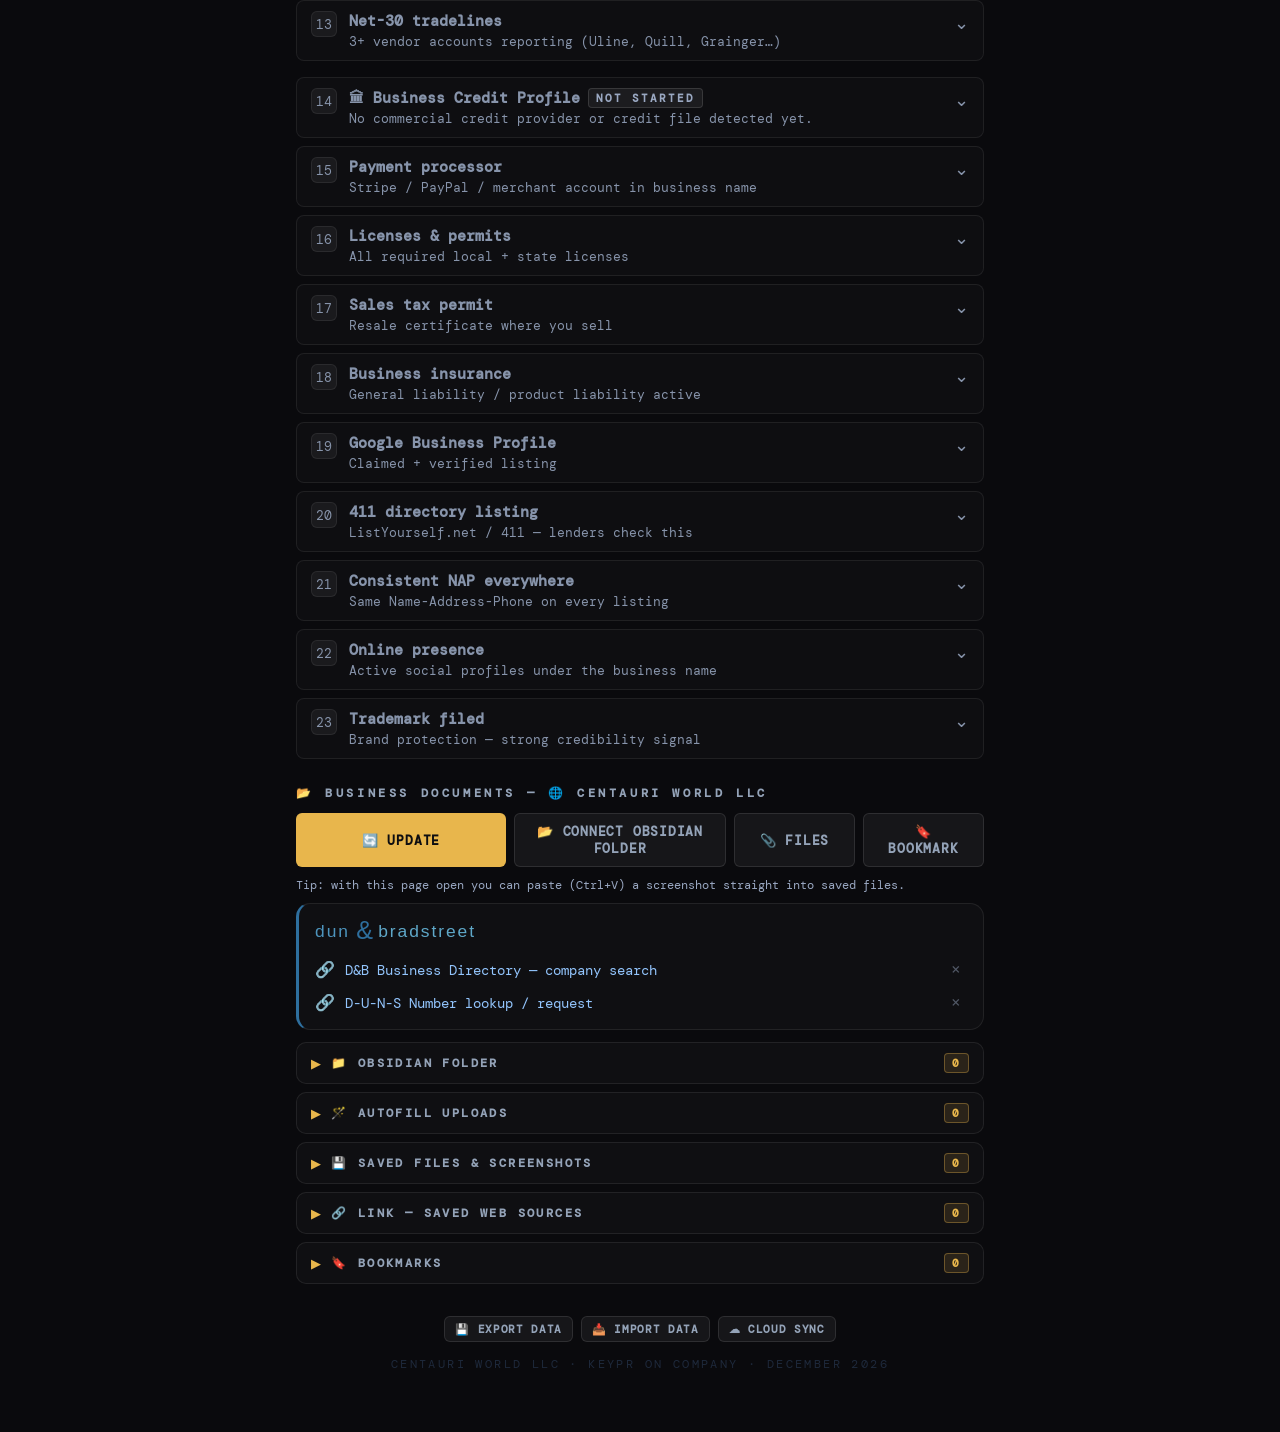
==== commit 3f30e7ff: "Remove the deploy test marker and bump the service-worker cache Co-Authored-By: Claude Fable 5.1 <no" ====
--- a/index.html
+++ b/index.html
@@ -246,7 +246,6 @@
       <div style="font-size:12px;letter-spacing:0.34em;color:var(--gold);font-weight:800;">MASTER BUSINESS DASHBOARD</div>
       <div style="height:1px;flex:1;background:linear-gradient(90deg,rgba(232,182,76,0.45),transparent)"></div>
     </div>
-    <div id="buildmark" style="text-align:center;font-size:13px;letter-spacing:0.3em;color:var(--cyan)">test</div>
   </header>
   <input type="file" id="logoFile" accept="image/*" style="display:none">
   <input type="file" id="catFile" accept=".json,application/json" style="display:none">
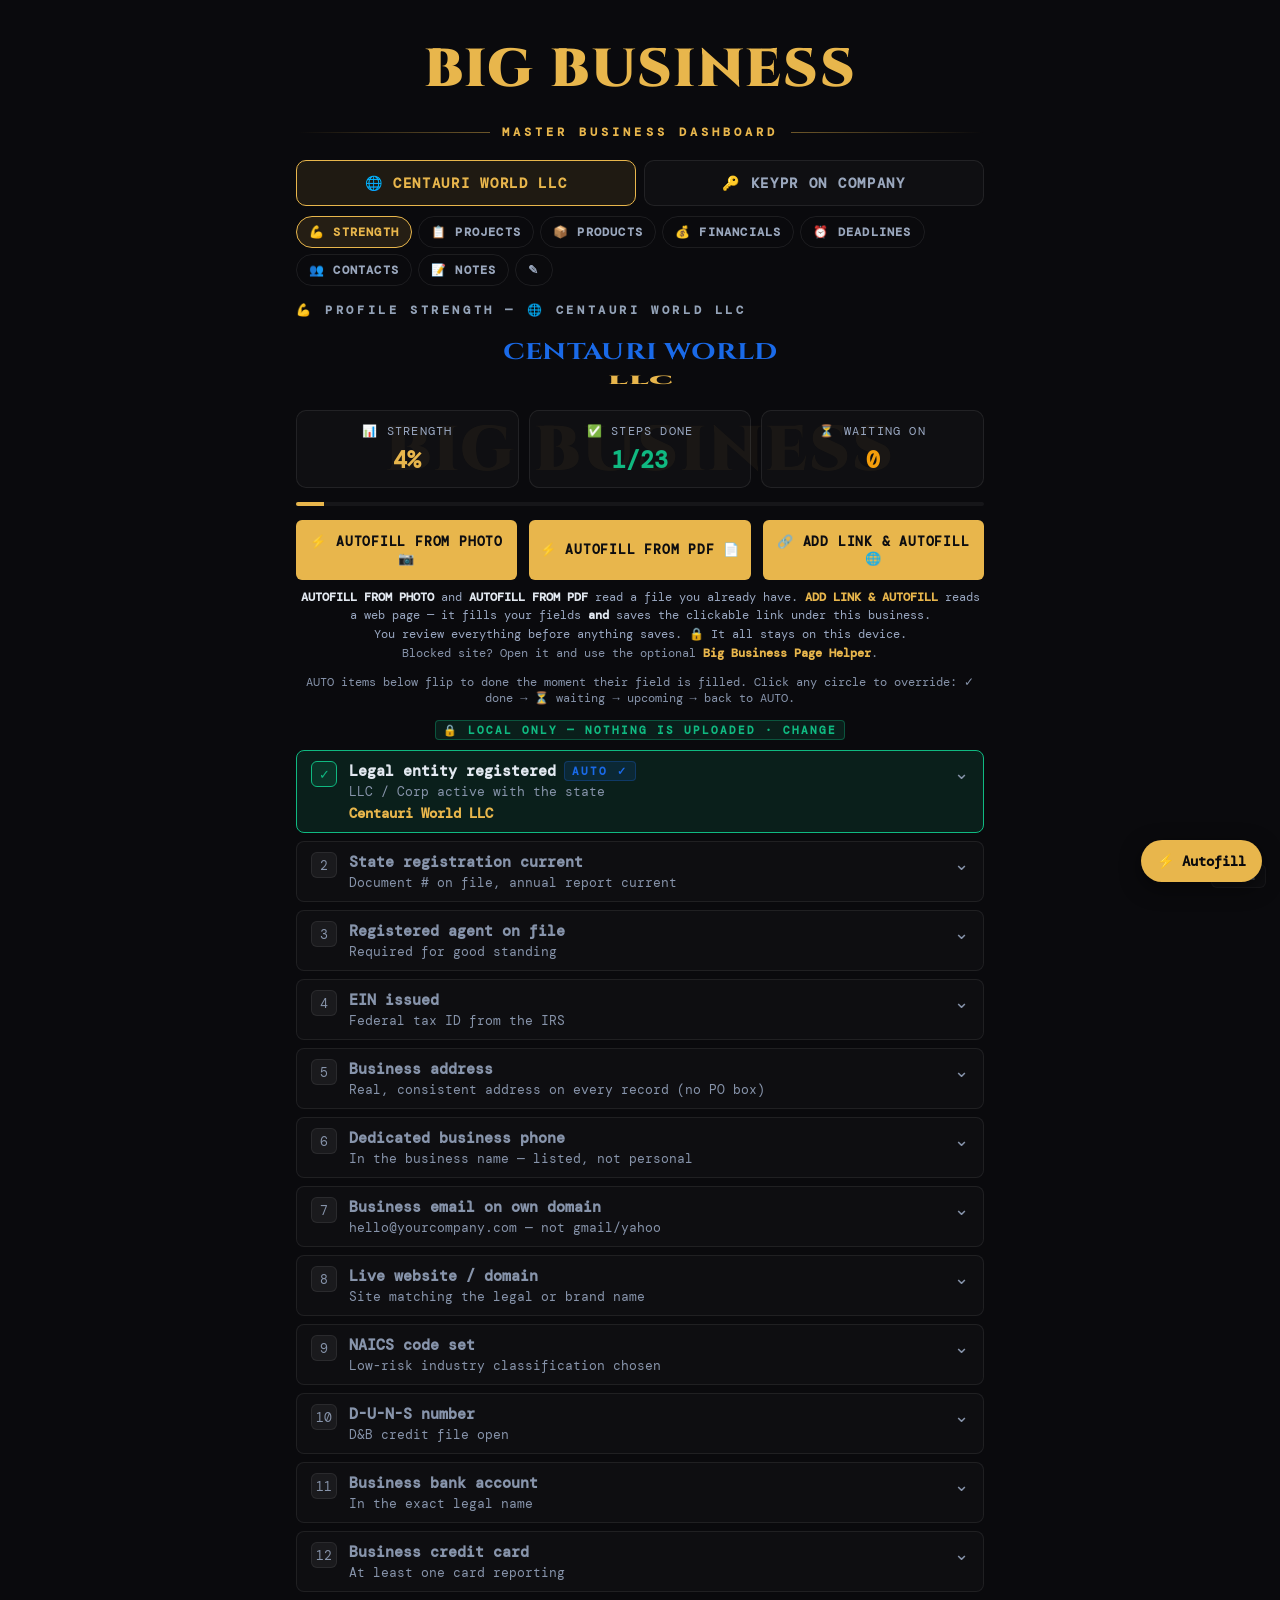
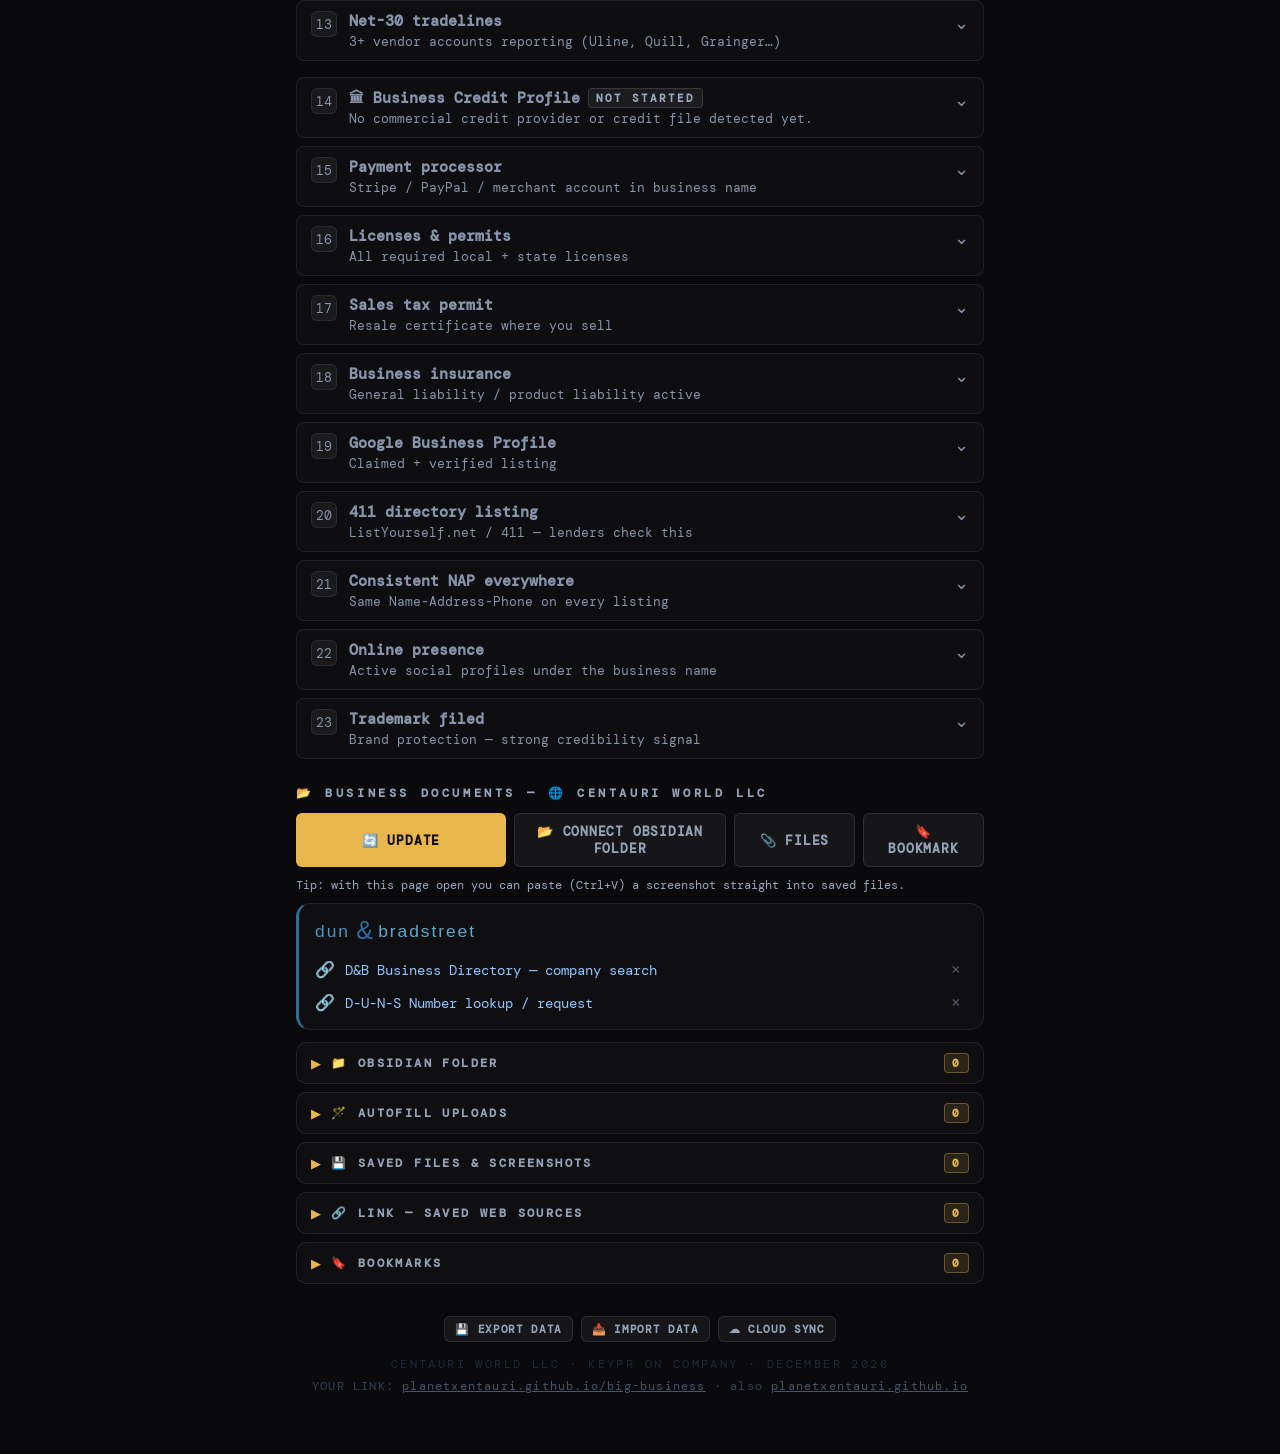
==== commit 7c28c840: "Send unknown paths to the dashboard and show the permanent link in the footer Co-Authored-By: Claude" ====
--- a/index.html
+++ b/index.html
@@ -249,6 +249,7 @@
   </header>
   <input type="file" id="logoFile" accept="image/*" style="display:none">
   <input type="file" id="catFile" accept=".json,application/json" style="display:none">
+  <input type="file" id="prodPhotoFile" accept="image/*" style="display:none">
   <input type="file" id="docFile" multiple style="display:none">
   <input type="file" id="afImg" accept="image/*" style="display:none">
   <input type="file" id="afPdf" accept="application/pdf,.pdf" style="display:none">
@@ -569,9 +570,12 @@
                contacts: rContacts, notes: rNotes, strength: rStrength }[s.activeTab] || rStrength;
   el.innerHTML = fn(s.activeBiz);
   renderCloud();
-  document.getElementById("footer").textContent =
+  document.getElementById("footer").innerHTML =
     "CENTAURI WORLD LLC · KEYPR ON COMPANY · " +
-    new Date().toLocaleDateString("en-US",{month:"long",year:"numeric"}).toUpperCase();
+    new Date().toLocaleDateString("en-US",{month:"long",year:"numeric"}).toUpperCase() +
+    (location.protocol.startsWith("http")
+      ? `<div style="margin-top:6px;letter-spacing:0.1em;color:#334155">YOUR LINK: <a href="https://planetxentauri.github.io/big-business/" style="color:#475569">planetxentauri.github.io/big-business</a> · also <a href="https://planetxentauri.github.io/" style="color:#475569">planetxentauri.github.io</a></div>`
+      : "");
 }
 function renderLogos() {
   document.querySelectorAll("header .logo-wrap, #splash .logo-wrap").forEach(w => w.innerHTML = logoHTML());
@@ -828,12 +832,16 @@
 }
 function applyCatalog(biz, data, source) {
   const list = Array.isArray(data) ? data : (data.products || []);
+  // Photos are added here, not in the tracker, so a re-sync must carry them
+  // over — matched by id, then by SKU.
+  const prev = _state.catalog[biz] || [];
+  const photoFor = p => { const m = prev.find(q => (p.id && q.id===p.id) || (p.sku && q.sku===p.sku)); return (m && m.photo) || p.photo || ""; };
   _state.catalog[biz] = list.map(p => ({
     id: p.id || uid("prod"), name: p.name || "Unnamed product", brand: p.brand || "",
     sku: p.sku || "", itemid: p.itemid || "", gtin: p.gtin || "", url: p.url || "",
     price: Number(p.price)||0, margin: Number(p.margin)||0, qty: Number(p.qty)||0,
     estsales: Number(p.estsales)||0, listingscore: Number(p.listingscore)||0,
-    status: p.status || "Published", notes: p.notes || "",
+    status: p.status || "Published", notes: p.notes || "", photo: photoFor(p),
   }));
   const m = _state.catalogMeta[biz];
   m.lastSync = Date.now(); m.source = source;
@@ -849,23 +857,79 @@
   return { skus: rows.length, units, profit };
 }
 function lqsColor(v){ return v>=80 ? "var(--green)" : v>=60 ? "var(--amber)" : "#ef4444"; }
+// ---- product photos ----
+// Stored as a small JPEG data URI on the product (max 480px), so it stays
+// well under the storage limit and travels with cloud sync like the logo does.
+function pickProdPhoto(){ document.getElementById("prodPhotoFile").click(); }
+function captureProdDraft(){
+  const g = id => { const el=document.getElementById(id); return el ? el.value : ""; };
+  if (!document.getElementById("pr-name")) return;
+  ui.prodDraft = { name:g("pr-name"), brand:g("pr-brand"), sku:g("pr-sku"), price:g("pr-price"), margin:g("pr-margin"),
+    qty:g("pr-qty"), listingscore:g("pr-lqs"), estsales:g("pr-estsales"), status:g("pr-status"), url:g("pr-url"), notes:g("pr-notes") };
+}
+function shrinkImage(file, max){
+  return new Promise((res, rej)=>{
+    const img = new Image();
+    const url = URL.createObjectURL(file);
+    img.onload = ()=>{
+      const s = Math.min(1, max/Math.max(img.width, img.height));
+      const c = document.createElement("canvas");
+      c.width = Math.max(1, Math.round(img.width*s)); c.height = Math.max(1, Math.round(img.height*s));
+      const ctx = c.getContext("2d"); ctx.fillStyle="#fff"; ctx.fillRect(0,0,c.width,c.height); ctx.drawImage(img,0,0,c.width,c.height);
+      URL.revokeObjectURL(url);
+      res(c.toDataURL("image/jpeg", 0.82));
+    };
+    img.onerror = ()=>{ URL.revokeObjectURL(url); rej(new Error("That file could not be read as an image.")); };
+    img.src = url;
+  });
+}
+document.getElementById("prodPhotoFile").addEventListener("change", async e=>{
+  const f=e.target.files[0]; e.target.value=""; if(!f) return;
+  captureProdDraft();
+  try { ui.prodPhoto = await shrinkImage(f, 480); ui.catStatus = "Photo attached — it is saved with the product when you press SAVE PRODUCT."; }
+  catch(err){ ui.catStatus = err.message; }
+  render();
+});
+function removeProdPhoto(){ captureProdDraft(); ui.prodPhoto = ""; render(); }
+function openProdPhoto(biz, id){
+  const p=(_state.catalog[biz]||[]).find(x=>x.id===id); if(!p||!p.photo) return;
+  fetch(p.photo).then(r=>r.blob()).then(b=>window.open(URL.createObjectURL(b),"_blank"));
+}
 function prodForm(biz, p) {
-  const v = k => esc(p ? p[k] : "");
+  const d = ui.prodDraft;
+  const v = k => esc(d ? (d[k] ?? "") : (p ? p[k] : ""));
+  const n = k => d ? (d[k] ?? "") : (p ? p[k] : "");
+  // undefined = untouched (keep what the product has); "" = removed; data URI = new
+  const photo = ui.prodPhoto !== undefined ? ui.prodPhoto : (p ? (p.photo||"") : "");
   return `<div class="form-panel">
     <div style="font-size:12px;letter-spacing:0.2em;color:var(--accent)">${p?"EDIT":"NEW"} PRODUCT — ${BIZ[biz].name}</div>
+    <div style="display:flex;gap:12px;align-items:center">
+      <div onclick="pickProdPhoto()" title="Add or change the product photo" style="width:84px;height:84px;border-radius:10px;flex-shrink:0;cursor:pointer;overflow:hidden;display:flex;align-items:center;justify-content:center;border:1px dashed ${photo?"transparent":"rgba(255,255,255,0.25)"};background:rgba(255,255,255,0.04)">
+        ${photo?`<img src="${photo}" style="width:100%;height:100%;object-fit:cover">`:`<span style="font-size:26px;opacity:0.7">📷</span>`}
+      </div>
+      <div style="flex:1;min-width:0">
+        <div style="font-size:12px;color:var(--gold);font-weight:800;letter-spacing:0.1em;margin-bottom:5px">PRODUCT PHOTO</div>
+        <div class="row" style="flex-wrap:wrap">
+          <button class="btn btn-ghost" style="font-size:11px;padding:5px 10px" onclick="pickProdPhoto()">${photo?"🔄 CHANGE PHOTO":"📷 ADD PHOTO"}</button>
+          ${photo?`<button class="btn btn-ghost" style="font-size:11px;padding:5px 10px" onclick="removeProdPhoto()">✕ REMOVE</button>`:""}
+        </div>
+        <div style="font-size:11px;color:#8794ab;margin-top:5px">Any image file. It is shrunk to a thumbnail and kept with the product${localStorage.getItem(CLOUD_CODE_KEY)?", including on your other synced devices":""}.</div>
+      </div>
+    </div>
     <input id="pr-name" placeholder="Product name" value="${v("name")}">
     <div class="grid2"><input id="pr-brand" placeholder="Brand" value="${v("brand")}"><input id="pr-sku" placeholder="SKU" value="${v("sku")}"></div>
-    <div class="grid2"><input id="pr-price" type="number" step="0.01" placeholder="Sale price $" value="${p?p.price:""}"><input id="pr-margin" type="number" step="0.1" placeholder="Margin %" value="${p?p.margin:""}"></div>
-    <div class="grid2"><input id="pr-qty" type="number" placeholder="Qty on hand" value="${p?p.qty:""}"><input id="pr-lqs" type="number" placeholder="Listing score %" value="${p?p.listingscore:""}"></div>
-    <div class="grid2"><input id="pr-estsales" type="number" placeholder="Est. sales /mo" value="${p?p.estsales:""}">
-      <select id="pr-status">${["Published","Draft","Processing","Suspended","Retired"].map(s=>`<option ${p&&p.status===s?"selected":""}>${s}</option>`).join("")}</select></div>
+    <div class="grid2"><input id="pr-price" type="number" step="0.01" placeholder="Sale price $" value="${esc(n("price"))}"><input id="pr-margin" type="number" step="0.1" placeholder="Margin %" value="${esc(n("margin"))}"></div>
+    <div class="grid2"><input id="pr-qty" type="number" placeholder="Qty on hand" value="${esc(n("qty"))}"><input id="pr-lqs" type="number" placeholder="Listing score %" value="${esc(n("listingscore"))}"></div>
+    <div class="grid2"><input id="pr-estsales" type="number" placeholder="Est. sales /mo" value="${esc(n("estsales"))}">
+      <select id="pr-status">${["Published","Draft","Processing","Suspended","Retired"].map(s=>`<option ${(n("status")||"Published")===s?"selected":""}>${s}</option>`).join("")}</select></div>
     <input id="pr-url" placeholder="Listing URL" value="${v("url")}">
     <input id="pr-notes" placeholder="Notes" value="${v("notes")}">
     <div class="row">
       <button class="btn btn-red" style="flex:1" onclick="saveProd('${biz}',${p?`'${p.id}'`:"null"})">💾 SAVE PRODUCT</button>
-      <button class="btn btn-ghost" onclick="ui.editProd=null;ui.showForm.prod=false;render()">CANCEL</button>
+      <button class="btn btn-ghost" onclick="cancelProdForm()">CANCEL</button>
     </div></div>`;
 }
+function cancelProdForm(){ ui.editProd=null; ui.showForm.prod=false; ui.prodDraft=null; ui.prodPhoto=undefined; render(); }
 function rCatalog(biz) {
   const rows = _state.catalog[biz], m = _state.catalogMeta[biz], st = catStats(biz);
   const isK = biz === "keypr";
@@ -892,7 +956,7 @@
   if (ui.catStatus) html += `<div style="font-size:13px;color:var(--accent);margin-bottom:10px;padding:8px 12px;background:var(--accent-dim);border:1px solid var(--accent-brd);border-radius:8px">${esc(ui.catStatus)}</div>`;
   if (m.lastSync) html += `<div style="font-size:12px;color:#8794ab;letter-spacing:0.08em;margin-bottom:12px">LAST UPDATE: ${new Date(m.lastSync).toLocaleString("en-US",{month:"short",day:"numeric",hour:"numeric",minute:"2-digit"}).toUpperCase()} · SOURCE: ${esc((m.source||"").toUpperCase())}${m.shipments?` · ${m.shipments} SHIPMENT(S) IN FILE`:""}</div>`;
   if (ui.showForm.prod && !ui.editProd) html += prodForm(biz, null);
-  else html += `<button class="btn-dashed" style="margin-bottom:12px" onclick="ui.showForm.prod=true;ui.editProd=null;render()">➕ ADD PRODUCT MANUALLY</button>`;
+  else html += `<button class="btn-dashed" style="margin-bottom:12px" onclick="ui.showForm.prod=true;ui.editProd=null;ui.prodDraft=null;ui.prodPhoto=undefined;render()">➕ ADD PRODUCT MANUALLY</button>`;
   if (!rows.length) html += `<div class="empty">No products yet.<br><br>${biz==="centauri"
     ? "Click <b>🔄 UPDATE</b> to pull from your WFS Profit Tracker — connect the folder it auto-saves to (your Obsidian publish folder), or pick an exported JSON."
     : "Click <b>🔄 UPDATE</b> to import a tracker/JSON export, or add products manually."}</div>`;
@@ -906,13 +970,21 @@
         <span class="chip" style="background:${stColor}22;color:${stColor};border:1px solid ${stColor}44">${esc(p.status.toUpperCase())}</span>
         ${p.qty===0?`<span class="chip" style="background:rgba(239,68,68,0.15);color:#ef4444;border:1px solid rgba(239,68,68,0.4)">OUT OF STOCK</span>`:""}
         <span style="margin-left:auto;display:flex;gap:2px">
-          <button class="del-x" title="Edit" onclick="ui.editProd='${p.id}';ui.showForm.prod=false;render()">✎</button>
+          <button class="del-x" title="Edit" onclick="ui.editProd='${p.id}';ui.showForm.prod=false;ui.prodDraft=null;ui.prodPhoto=undefined;render()">✎</button>
           <button class="del-x" title="Delete" onclick="delProd('${biz}','${p.id}')">×</button>
         </span>
       </div>
+      <div style="display:flex;gap:12px;align-items:flex-start;margin-bottom:3px">
+        ${p.photo
+          ?`<img src="${p.photo}" alt="" title="Open photo" onclick="openProdPhoto('${biz}','${p.id}')" style="width:64px;height:64px;object-fit:cover;border-radius:10px;border:1px solid rgba(255,255,255,0.1);flex-shrink:0;cursor:pointer">`
+          :`<div onclick="ui.editProd='${p.id}';ui.showForm.prod=false;ui.prodDraft=null;ui.prodPhoto=undefined;render()" title="Add a photo" style="width:64px;height:64px;border-radius:10px;border:1px dashed rgba(255,255,255,0.18);flex-shrink:0;cursor:pointer;display:flex;align-items:center;justify-content:center;font-size:20px;opacity:0.5">📷</div>`}
+        <div style="flex:1;min-width:0">
       <div class="syne" style="font-size:16px;font-weight:700;color:#f1f5f9;margin-bottom:3px">${
         p.url?`<a href="${esc(p.url)}" target="_blank" rel="noopener" style="color:inherit;text-decoration:none">${esc(p.name)} ↗</a>`:esc(p.name)}</div>
-      <div style="font-size:13px;color:#8794ab;margin-bottom:8px">${[p.sku&&"SKU "+p.sku, p.itemid&&"ID "+p.itemid, p.gtin&&"GTIN "+p.gtin].filter(Boolean).map(esc).join(" · ")||"—"}</div>
+      <div style="font-size:13px;color:#8794ab">${[p.sku&&"SKU "+p.sku, p.itemid&&"ID "+p.itemid, p.gtin&&"GTIN "+p.gtin].filter(Boolean).map(esc).join(" · ")||"—"}</div>
+        </div>
+      </div>
+      <div style="margin-bottom:8px"></div>
       <div style="display:grid;grid-template-columns:repeat(4,1fr);gap:6px;margin-bottom:${p.notes?8:0}px">
         <div><div style="font-size:11px;color:#9aa8c2;letter-spacing:0.1em">PRICE</div><div style="font-size:15px;color:#e2e8f0">${money(p.price)}</div></div>
         <div><div style="font-size:11px;color:#9aa8c2;letter-spacing:0.1em">QTY</div><div style="font-size:15px;color:${p.qty===0?"#ef4444":"#e2e8f0"}">${p.qty}</div></div>
@@ -933,9 +1005,12 @@
   const obj = { name, brand:g("brand"), sku:g("sku"), price:num("price"), margin:num("margin"),
     qty:num("qty"), listingscore:num("lqs"), estsales:num("estsales"),
     status:document.getElementById("pr-status").value, url:g("url"), notes:g("notes") };
+  if (ui.prodPhoto !== undefined) obj.photo = ui.prodPhoto;   // new photo, or "" when removed
   if (id) { const p=_state.catalog[biz].find(x=>x.id===id); Object.assign(p, obj); }
-  else _state.catalog[biz].push({ id:uid("prod"), itemid:"", gtin:"", ...obj });
-  ui.editProd=null; ui.showForm.prod=false; commit();
+  else _state.catalog[biz].push({ id:uid("prod"), itemid:"", gtin:"", photo:"", ...obj });
+  ui.editProd=null; ui.showForm.prod=false; ui.prodDraft=null; ui.prodPhoto=undefined;
+  try { commit(); }
+  catch(e){ ui.catStatus="Storage is full — the product was kept but its photo could not be saved. Remove some saved files or photos."; render(); }
 }
 function delProd(biz,id){ if(!confirm("Delete this product?"))return; _state.catalog[biz]=_state.catalog[biz].filter(p=>p.id!==id); commit(); }
 
@@ -1276,9 +1351,29 @@
     activeBiz: _state.activeBiz,
     commit: () => { save(); },
     render: () => render(),
-    onSaved: (msg) => { ui.afStatus = msg; render(); },
-    onCancelled: (msg) => { ui.afStatus = msg; render(); }
+    onSaved: (msg) => { ui.afStatus = msg; render(); docaiNextQueued(); },
+    onCancelled: (msg) => { ui.afStatus = msg; render(); docaiNextQueued(); }
   };
+}
+// PDFs dropped in together are read one after another, each with its own review.
+function docaiNextQueued(){
+  const q = ui.afQueue || [];
+  if (!q.length) return;
+  const next = q.shift();
+  setTimeout(()=>runAutofill(next.file, next.biz), 300);
+}
+// Read a file that was stored earlier through 📎 FILES (or pasted) without
+// ever going through the engine — for example a credit report saved as a
+// plain attachment. The stored copy is left alone; the review decides.
+function autofillSavedDoc(biz, id){
+  const f=_state.docs[biz].files.find(x=>x.id===id); if(!f) return;
+  const start = (blob)=>{ _state.activeTab="strength"; runAutofill(new File([blob], f.name, {type: f.type||blob.type||"application/pdf"}), biz); };
+  if (f.blobId && window.DOCAI){
+    DOCAI.store.getBlob(f.blobId).then(b=>{ if(b) start(b); else { ui.docStatus="\""+f.name+"\" is no longer in document storage."; render(); } });
+    return;
+  }
+  if(!f.dataUri){ ui.docStatus="\""+f.name+"\" was stored as a reference only, so there is nothing to read — add the file again."; render(); return; }
+  fetch(f.dataUri).then(r=>r.blob()).then(start);
 }
 
 // Profile snapshots handed to the business matcher — the values already on
@@ -2161,8 +2256,9 @@
   else if (ui.docOpen.sav) html += `<div class="col" style="margin-bottom:12px">`+otherF.map(f=>`
     <div class="card" style="padding:10px 14px;display:flex;gap:10px;align-items:center">
       ${f.dataUri&&f.type.startsWith("image/")?`<img src="${f.dataUri}" style="width:38px;height:38px;object-fit:cover;border-radius:6px;flex-shrink:0;cursor:pointer" onclick="openSavedDoc('${biz}','${f.id}')">`:`<span style="cursor:pointer" onclick="openSavedDoc('${biz}','${f.id}')">${fileIcon(f.name)}</span>`}
-      <span style="flex:1;min-width:0;font-size:14px;color:#e2e8f0;overflow:hidden;text-overflow:ellipsis;white-space:nowrap;cursor:pointer" onclick="openSavedDoc('${biz}','${f.id}')">${esc(f.name)}${f.ref?` <span style="color:#8794ab;font-size:12px">(reference only — too big to store)</span>`:""}</span>
+      <span style="flex:1;min-width:0;font-size:14px;color:#e2e8f0;overflow:hidden;text-overflow:ellipsis;white-space:nowrap;cursor:pointer" onclick="openSavedDoc('${biz}','${f.id}')">${esc(f.name)}${f.ref?` <span style="color:#8794ab;font-size:12px">(reference only — too big to store)</span>`:""}${!f.docai&&/\.pdf$/i.test(f.name||"")?` <span style="color:var(--amber);font-size:12px">· stored only, never read — click 🪄 to read it</span>`:""}</span>
       <span style="font-size:12px;color:#8794ab;flex-shrink:0">${fmtSize(f.size)} · ${fmtTs(f.ts)}</span>
+      ${!f.docai&&(f.dataUri||f.blobId)?`<button class="del-x" style="opacity:0.9;font-size:16px" title="Read this file with autofill (fills fields / credit profile after your review)" onclick="autofillSavedDoc('${biz}','${f.id}')">🪄</button>`:""}
       <button class="del-x" title="Rename" onclick="renameDocFile('${biz}','${f.id}')">✎</button>
       <button class="del-x" onclick="delDocFile('${biz}','${f.id}')">×</button>
     </div>`).join("")+`</div>`;
@@ -2234,7 +2330,22 @@
 }
 function pickDocFiles(biz){ const i=document.getElementById("docFile"); i.dataset.biz=biz; i.click(); }
 function addDocFiles(fileList, biz) {
-  const files=[...fileList]; if(!files.length) return;
+  let files=[...fileList]; if(!files.length) return;
+  // A PDF added here is a document to be READ, not just stored: run it
+  // through the same engine as AUTOFILL FROM PDF. It is filed (and any
+  // credit report lands on the Business Credit Profile) once you save the
+  // review. Other PDFs wait their turn; photos and screenshots are stored as before.
+  if (window.DOCAI && DOCAI.pipeline){
+    const pdfs = files.filter(f=>/pdf$/i.test(f.type) || /\.pdf$/i.test(f.name||""));
+    if (pdfs.length){
+      files = files.filter(f=>pdfs.indexOf(f)<0);
+      ui.afQueue = (ui.afQueue||[]).concat(pdfs.slice(1).map(f=>({file:f,biz})));
+      ui.docStatus = pdfs.length>1 ? `Reading ${pdfs[0].name} — ${pdfs.length-1} more PDF(s) will follow after you finish this review.` : null;
+      _state.activeTab = "strength";
+      runAutofill(pdfs[0], biz);
+      if (!files.length) return;
+    }
+  }
   let pending=files.length;
   files.forEach(f=>{
     const entry={ id:uid("doc"), name:f.name||("screenshot-"+new Date().toISOString().slice(0,19).replace(/[:T]/g,"-")+".png"),
